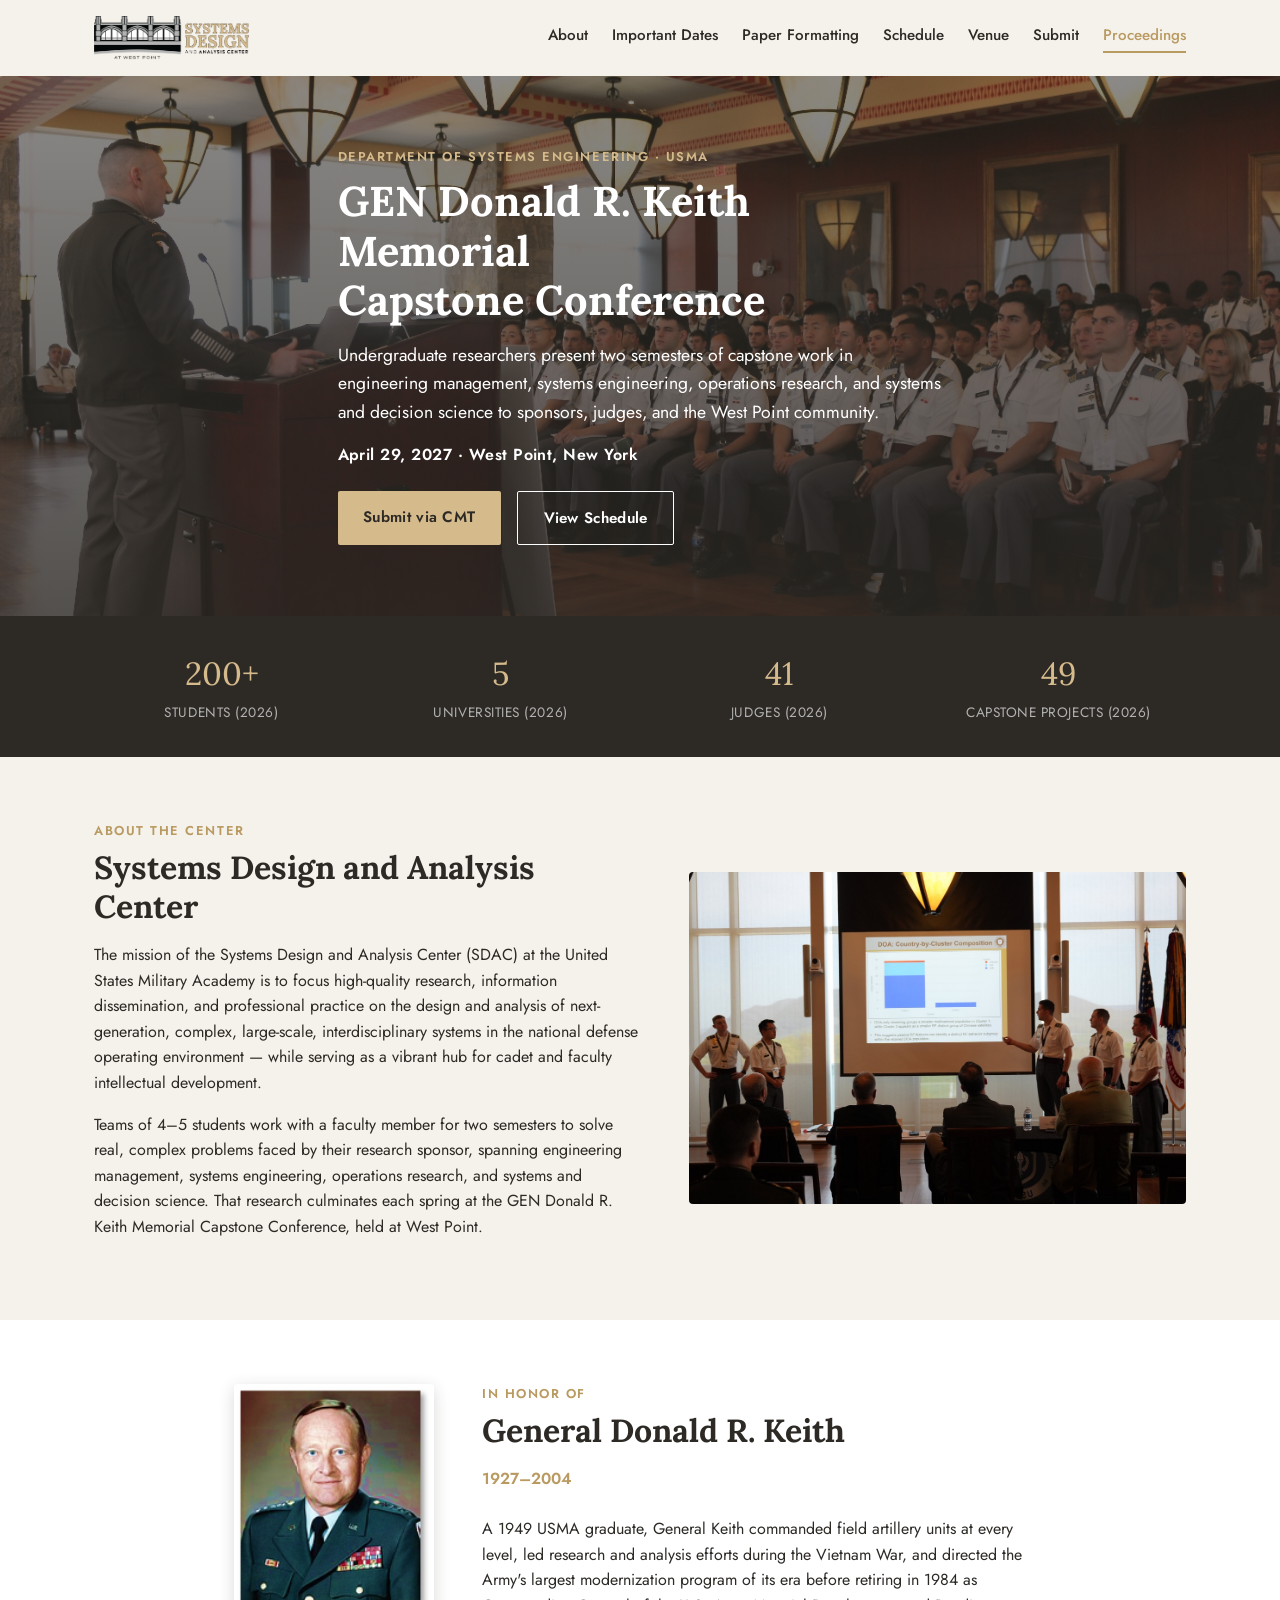
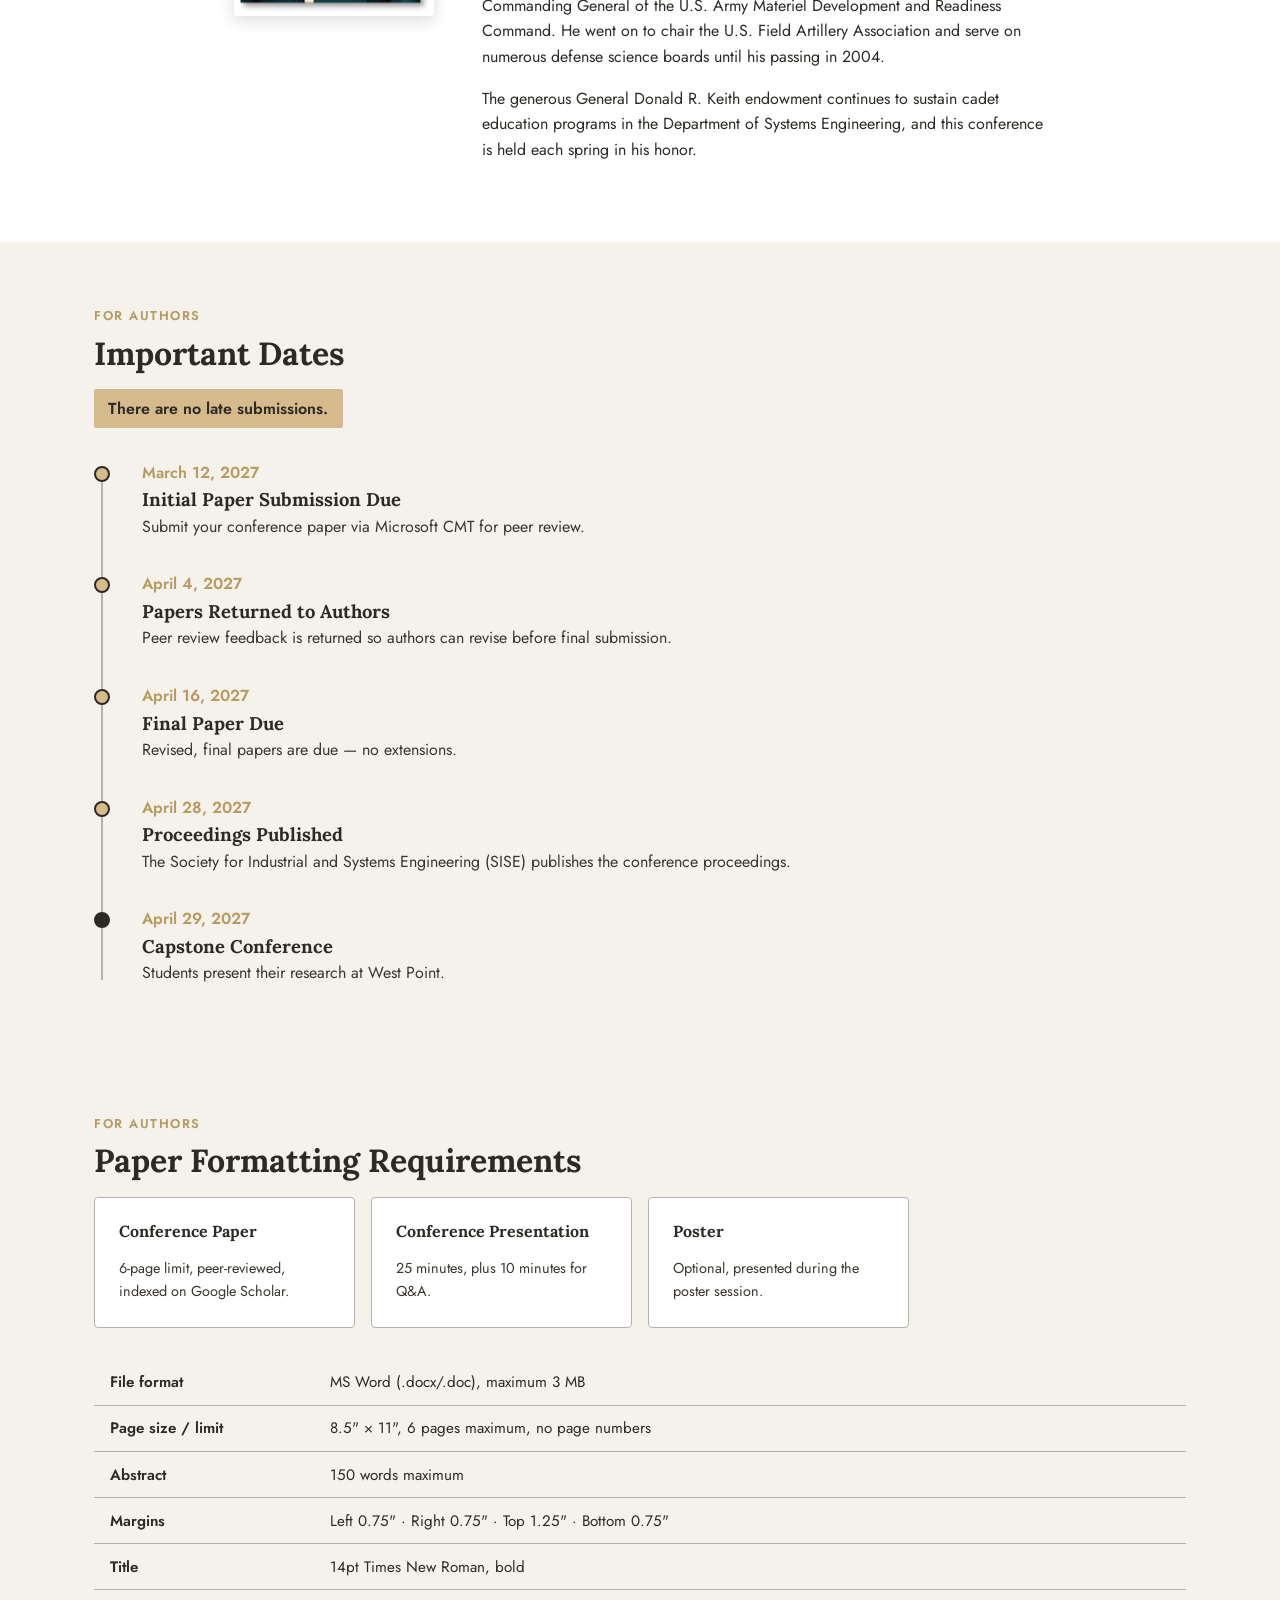
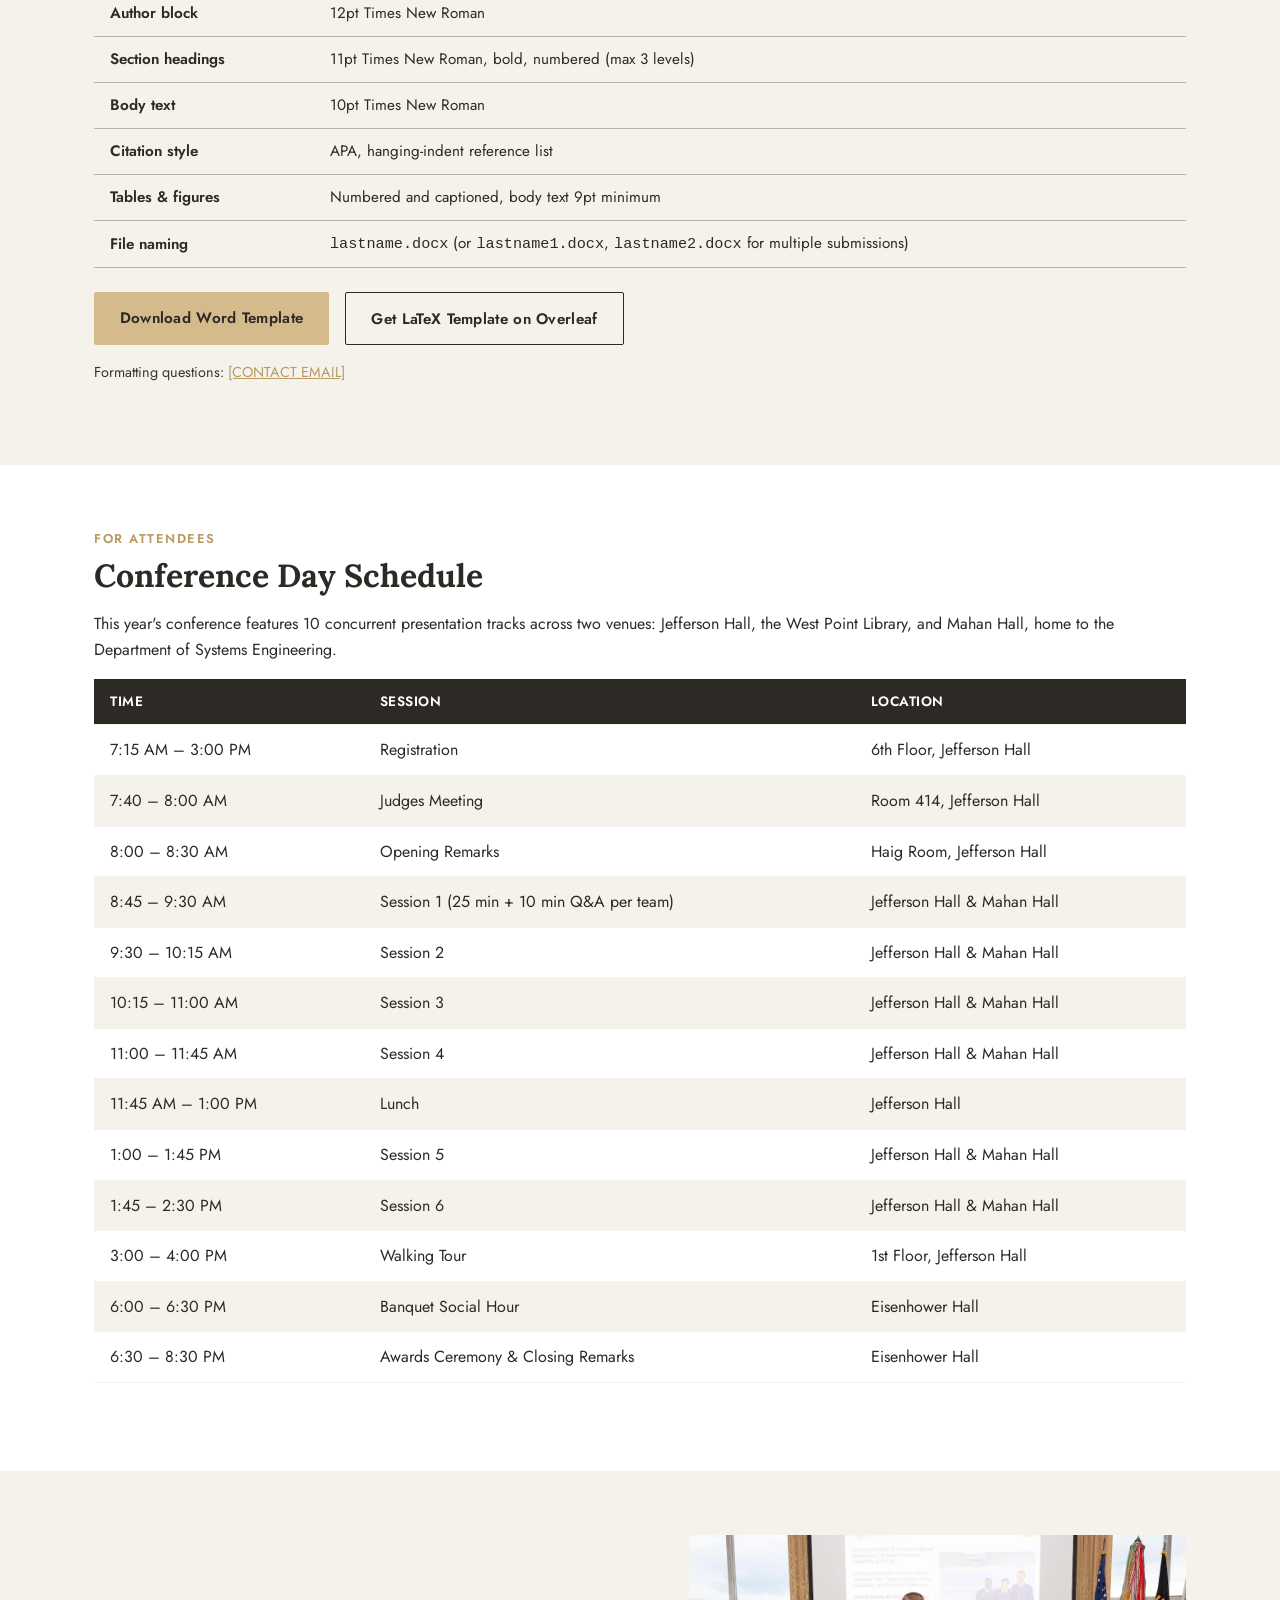
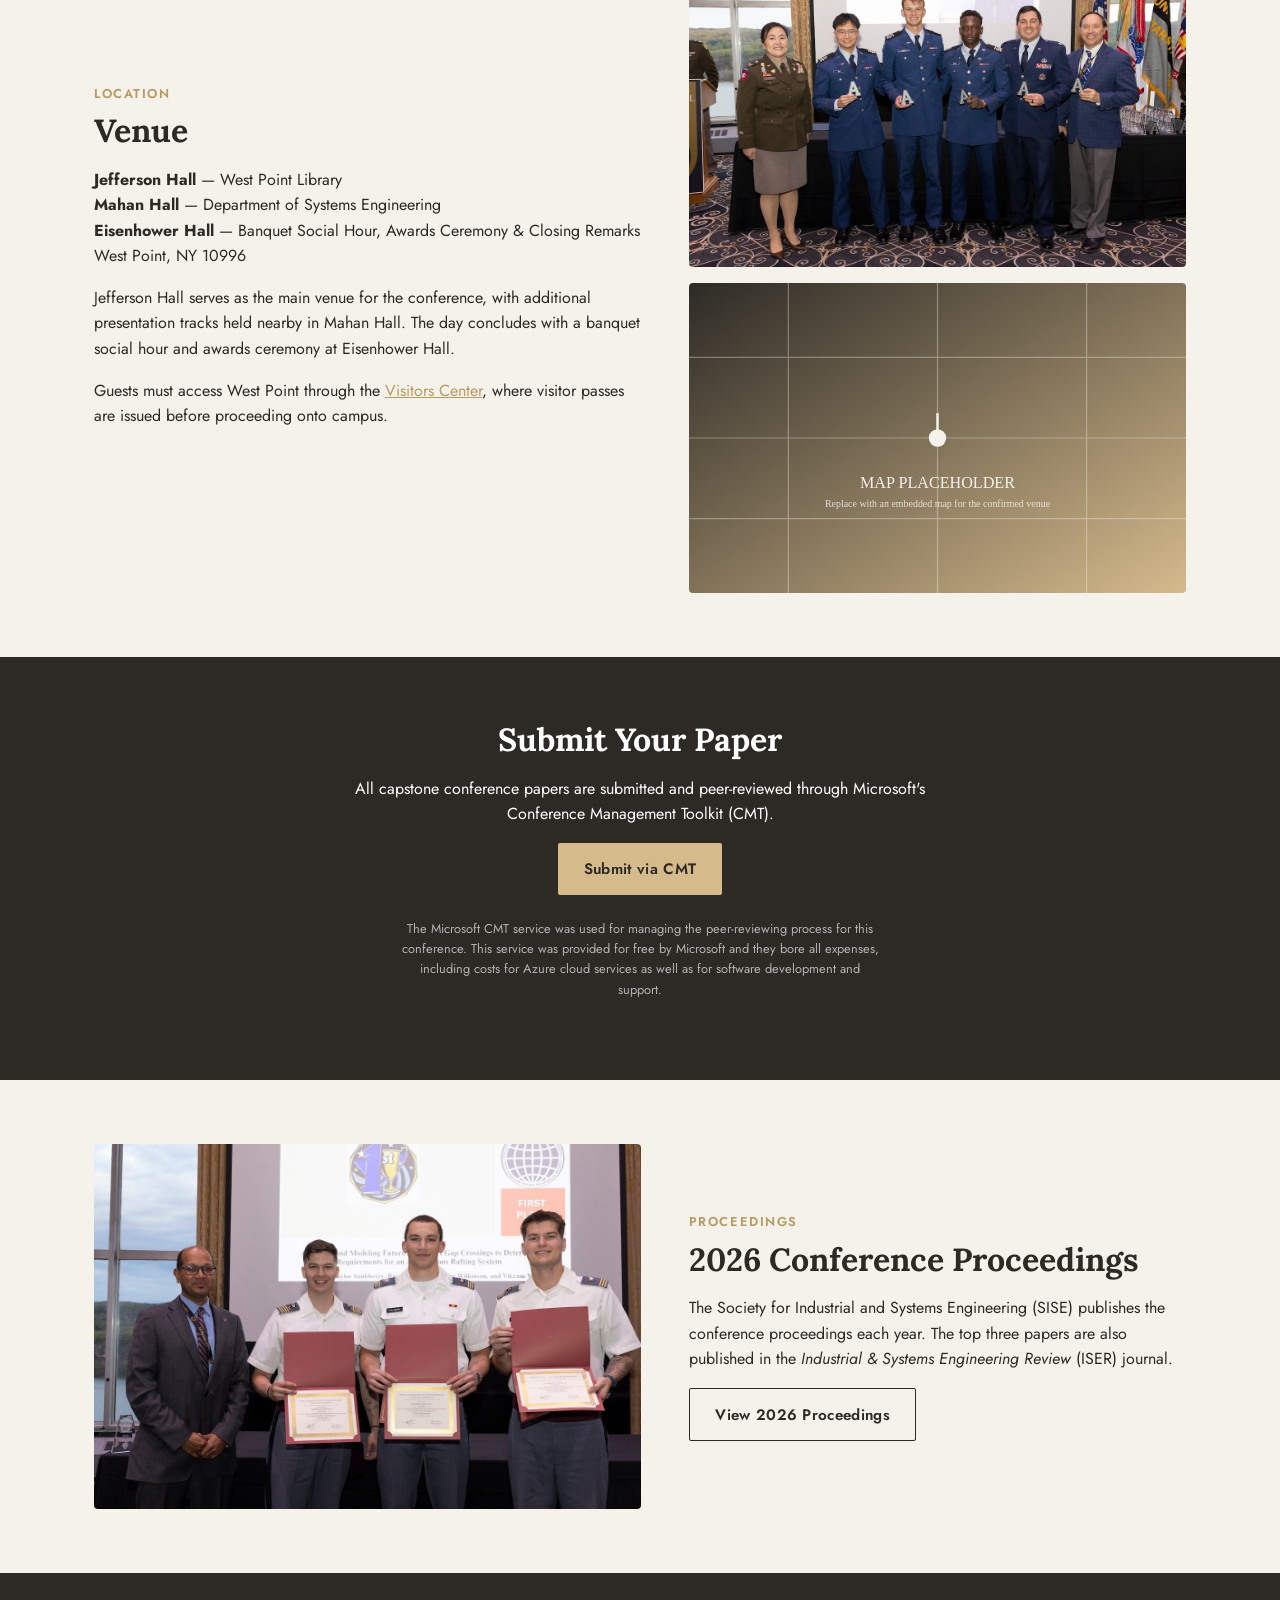
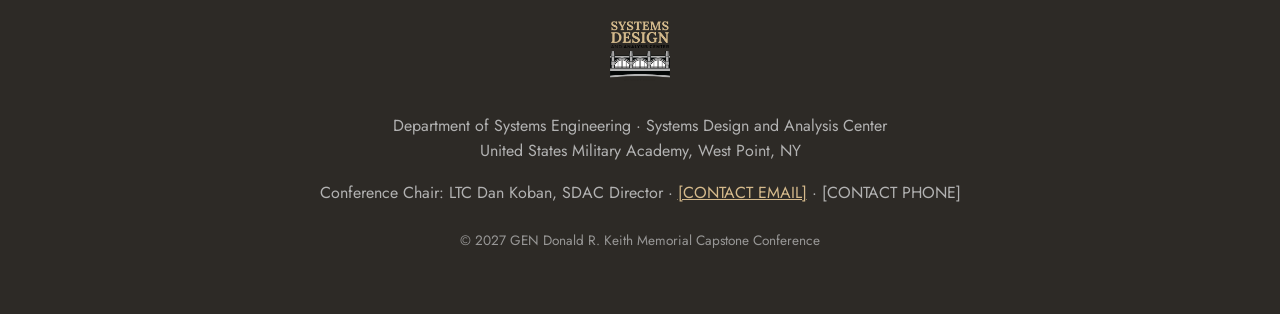
==== index.html @ 6fcf1edf "Add GEN Keith portrait, fix stats, drop technical report, add real Overleaf link and visitor info - " ====
<!DOCTYPE html>
<html lang="en">
<head>
<meta charset="UTF-8">
<meta name="viewport" content="width=device-width, initial-scale=1.0">
<title>GEN Donald R. Keith Memorial Capstone Conference</title>
<meta name="description" content="GEN Donald R. Keith Memorial Capstone Conference — Department of Systems Engineering, United States Military Academy, West Point.">
<link rel="icon" type="image/png" href="images/logo/sdac-icon.png">
<link rel="preconnect" href="https://fonts.googleapis.com">
<link rel="preconnect" href="https://fonts.gstatic.com" crossorigin>
<link href="https://fonts.googleapis.com/css2?family=Lora:wght@500;600;700&family=Jost:wght@400;500;600&display=swap" rel="stylesheet">
<link rel="stylesheet" href="css/styles.css">
</head>
<body>

<header class="site-header" id="top">
  <div class="container header-inner">
    <a class="brand" href="#top">
      <img src="images/logo/sdac-logo-horizontal.png" alt="Systems Design and Analysis Center at West Point">
    </a>
    <button class="nav-toggle" id="navToggle" aria-label="Toggle navigation" aria-expanded="false">
      <span></span><span></span><span></span>
    </button>
    <nav class="site-nav" id="siteNav">
      <a href="#about">About</a>
      <a href="#dates">Important Dates</a>
      <a href="#formatting">Paper Formatting</a>
      <a href="#schedule">Schedule</a>
      <a href="#venue">Venue</a>
      <a href="#submit">Submit</a>
      <a href="#proceedings">Proceedings</a>
    </nav>
  </div>
</header>

<main>

  <section class="hero" id="hero" style="background-image: linear-gradient(180deg, rgba(45,42,38,0.55), rgba(45,42,38,0.82)), url('images/photos/hero.jpg');">
    <!-- PLACEHOLDER-FREE: hero image is a real conference photo (keynote address), no stock/placeholder photo needed -->
    <div class="container hero-inner">
      <p class="eyebrow">Department of Systems Engineering &middot; USMA</p>
      <h1>GEN Donald R. Keith Memorial<br>Capstone Conference</h1>
      <p class="hero-tagline">Undergraduate researchers present two semesters of capstone work in engineering management, systems engineering, operations research, and systems and decision science to sponsors, judges, and the West Point community.</p>
      <p class="hero-date">April 29, 2027 &middot; West Point, New York</p>
      <div class="hero-ctas">
        <!-- Using last year's (AY26) CMT track link for now; update once the AY27 CMT track is created -->
        <a class="btn btn-primary" href="https://cmt3.research.microsoft.com/GDRKMCC2026/Submission/Manage" target="_blank" rel="noopener">Submit via CMT</a>
        <a class="btn btn-secondary" href="#schedule">View Schedule</a>
      </div>
    </div>
  </section>

  <section class="stats-strip">
    <div class="container stats-grid">
      <div class="stat"><span class="stat-num">200+</span><span class="stat-label">Students (2026)</span></div>
      <div class="stat"><span class="stat-num">5</span><span class="stat-label">Universities (2026)</span></div>
      <div class="stat"><span class="stat-num">41</span><span class="stat-label">Judges (2026)</span></div>
      <div class="stat"><span class="stat-num">49</span><span class="stat-label">Capstone Projects (2026)</span></div>
    </div>
  </section>

  <section class="section" id="about">
    <div class="container about-grid">
      <div class="about-text">
        <p class="eyebrow">About the Center</p>
        <h2>Systems Design and Analysis Center</h2>
        <p>The mission of the Systems Design and Analysis Center (SDAC) at the United States Military Academy is to focus high-quality research, information dissemination, and professional practice on the design and analysis of next-generation, complex, large-scale, interdisciplinary systems in the national defense operating environment &mdash; while serving as a vibrant hub for cadet and faculty intellectual development.</p>
        <p>Teams of 4&ndash;5 students work with a faculty member for two semesters to solve real, complex problems faced by their research sponsor, spanning engineering management, systems engineering, operations research, and systems and decision science. That research culminates each spring at the GEN Donald R. Keith Memorial Capstone Conference, held at West Point.</p>
      </div>
      <div class="about-image">
        <img src="images/photos/team-presentation.jpg" alt="Students presenting their capstone research to a panel of sponsors and judges">
      </div>
    </div>
  </section>

  <section class="section section-alt" id="namesake">
    <div class="container namesake-grid">
      <img class="namesake-portrait" src="images/photos/gen-keith-portrait.png" alt="Official portrait of General Donald R. Keith">
      <div class="namesake-text">
        <p class="eyebrow">In Honor Of</p>
        <h2>General Donald R. Keith</h2>
        <p class="namesake-dates">1927&ndash;2004</p>
        <p>A 1949 USMA graduate, General Keith commanded field artillery units at every level, led research and analysis efforts during the Vietnam War, and directed the Army's largest modernization program of its era before retiring in 1984 as Commanding General of the U.S. Army Materiel Development and Readiness Command. He went on to chair the U.S. Field Artillery Association and serve on numerous defense science boards until his passing in 2004.</p>
        <p>The generous General Donald R. Keith endowment continues to sustain cadet education programs in the Department of Systems Engineering, and this conference is held each spring in his honor.</p>
      </div>
    </div>
  </section>

  <section class="section" id="dates">
    <div class="container">
      <p class="eyebrow">For Authors</p>
      <h2>Important Dates</h2>
      <p class="no-late">There are no late submissions.</p>
      <ol class="timeline">
        <li class="timeline-item">
          <span class="timeline-dot"></span>
          <span class="timeline-date">March 12, 2027</span>
          <div class="timeline-content">
            <h3>Initial Paper Submission Due</h3>
            <p>Submit your conference paper via Microsoft CMT for peer review.</p>
          </div>
        </li>
        <li class="timeline-item">
          <span class="timeline-dot"></span>
          <span class="timeline-date">April 4, 2027</span>
          <div class="timeline-content">
            <h3>Papers Returned to Authors</h3>
            <p>Peer review feedback is returned so authors can revise before final submission.</p>
          </div>
        </li>
        <li class="timeline-item">
          <span class="timeline-dot"></span>
          <span class="timeline-date">April 16, 2027</span>
          <div class="timeline-content">
            <h3>Final Paper Due</h3>
            <p>Revised, final papers are due &mdash; no extensions.</p>
          </div>
        </li>
        <li class="timeline-item">
          <span class="timeline-dot"></span>
          <span class="timeline-date">April 28, 2027</span>
          <div class="timeline-content">
            <h3>Proceedings Published</h3>
            <p>The Society for Industrial and Systems Engineering (SISE) publishes the conference proceedings.</p>
          </div>
        </li>
        <li class="timeline-item timeline-item-final">
          <span class="timeline-dot"></span>
          <span class="timeline-date">April 29, 2027</span>
          <div class="timeline-content">
            <h3>Capstone Conference</h3>
            <p>Students present their research at West Point.</p>
          </div>
        </li>
      </ol>
    </div>
  </section>

  <section class="section" id="formatting">
    <div class="container">
      <p class="eyebrow">For Authors</p>
      <h2>Paper Formatting Requirements</h2>

      <div class="submit-cards">
        <div class="submit-card">
          <h3>Conference Paper</h3>
          <p>6-page limit, peer-reviewed, indexed on Google Scholar.</p>
        </div>
        <div class="submit-card">
          <h3>Conference Presentation</h3>
          <p>25 minutes, plus 10 minutes for Q&amp;A.</p>
        </div>
        <div class="submit-card">
          <h3>Poster</h3>
          <p>Optional, presented during the poster session.</p>
        </div>
      </div>

      <div class="spec-table-wrap">
        <table class="spec-table">
          <tbody>
            <tr><th>File format</th><td>MS Word (.docx/.doc), maximum 3 MB</td></tr>
            <tr><th>Page size / limit</th><td>8.5" &times; 11", 6 pages maximum, no page numbers</td></tr>
            <tr><th>Abstract</th><td>150 words maximum</td></tr>
            <tr><th>Margins</th><td>Left 0.75" &middot; Right 0.75" &middot; Top 1.25" &middot; Bottom 0.75"</td></tr>
            <tr><th>Title</th><td>14pt Times New Roman, bold</td></tr>
            <tr><th>Author block</th><td>12pt Times New Roman</td></tr>
            <tr><th>Section headings</th><td>11pt Times New Roman, bold, numbered (max 3 levels)</td></tr>
            <tr><th>Body text</th><td>10pt Times New Roman</td></tr>
            <tr><th>Citation style</th><td>APA, hanging-indent reference list</td></tr>
            <tr><th>Tables &amp; figures</th><td>Numbered and captioned, body text 9pt minimum</td></tr>
            <tr><th>File naming</th><td><code>lastname.docx</code> (or <code>lastname1.docx</code>, <code>lastname2.docx</code> for multiple submissions)</td></tr>
          </tbody>
        </table>
      </div>

      <div class="template-ctas">
        <a class="btn btn-primary" href="files/GDRKMCC-27_Paper_Template.docx" download>Download Word Template</a>
        <a class="btn btn-secondary" href="https://www.overleaf.com/latex/templates/dse-capstone-conference-template/jgtvyxjjdskb" target="_blank" rel="noopener">Get LaTeX Template on Overleaf</a>
      </div>
      <!-- TODO: confirm current point of contact for formatting questions -->
      <p class="template-hint">Formatting questions: <a href="mailto:[CONTACT EMAIL]">[CONTACT EMAIL]</a></p>
    </div>
  </section>

  <section class="section section-alt" id="schedule">
    <div class="container">
      <p class="eyebrow">For Attendees</p>
      <h2>Conference Day Schedule</h2>
      <p>This year's conference features 10 concurrent presentation tracks across two venues: Jefferson Hall, the West Point Library, and Mahan Hall, home to the Department of Systems Engineering.</p>
      <div class="table-wrap">
        <table class="agenda-table">
          <thead>
            <tr><th>Time</th><th>Session</th><th>Location</th></tr>
          </thead>
          <tbody>
            <tr>
              <td data-label="Time">7:15 AM &ndash; 3:00 PM</td><td data-label="Session">Registration</td><td data-label="Location">6th Floor, Jefferson Hall</td>
            </tr>
            <tr>
              <td data-label="Time">7:40 &ndash; 8:00 AM</td><td data-label="Session">Judges Meeting</td><td data-label="Location">Room 414, Jefferson Hall</td>
            </tr>
            <tr>
              <td data-label="Time">8:00 &ndash; 8:30 AM</td><td data-label="Session">Opening Remarks</td><td data-label="Location">Haig Room, Jefferson Hall</td>
            </tr>
            <tr>
              <td data-label="Time">8:45 &ndash; 9:30 AM</td><td data-label="Session">Session 1 (25 min + 10 min Q&amp;A per team)</td><td data-label="Location">Jefferson Hall &amp; Mahan Hall</td>
            </tr>
            <tr>
              <td data-label="Time">9:30 &ndash; 10:15 AM</td><td data-label="Session">Session 2</td><td data-label="Location">Jefferson Hall &amp; Mahan Hall</td>
            </tr>
            <tr>
              <td data-label="Time">10:15 &ndash; 11:00 AM</td><td data-label="Session">Session 3</td><td data-label="Location">Jefferson Hall &amp; Mahan Hall</td>
            </tr>
            <tr>
              <td data-label="Time">11:00 &ndash; 11:45 AM</td><td data-label="Session">Session 4</td><td data-label="Location">Jefferson Hall &amp; Mahan Hall</td>
            </tr>
            <tr>
              <td data-label="Time">11:45 AM &ndash; 1:00 PM</td><td data-label="Session">Lunch</td><td data-label="Location">Jefferson Hall</td>
            </tr>
            <tr>
              <td data-label="Time">1:00 &ndash; 1:45 PM</td><td data-label="Session">Session 5</td><td data-label="Location">Jefferson Hall &amp; Mahan Hall</td>
            </tr>
            <tr>
              <td data-label="Time">1:45 &ndash; 2:30 PM</td><td data-label="Session">Session 6</td><td data-label="Location">Jefferson Hall &amp; Mahan Hall</td>
            </tr>
            <tr>
              <td data-label="Time">3:00 &ndash; 4:00 PM</td><td data-label="Session">Walking Tour</td><td data-label="Location">1st Floor, Jefferson Hall</td>
            </tr>
            <tr>
              <td data-label="Time">6:00 &ndash; 6:30 PM</td><td data-label="Session">Banquet Social Hour</td><td data-label="Location">Eisenhower Hall</td>
            </tr>
            <tr>
              <td data-label="Time">6:30 &ndash; 8:30 PM</td><td data-label="Session">Awards Ceremony &amp; Closing Remarks</td><td data-label="Location">Eisenhower Hall</td>
            </tr>
          </tbody>
        </table>
      </div>
    </div>
  </section>

  <section class="section" id="venue">
    <div class="container venue-grid">
      <div class="venue-text">
        <p class="eyebrow">Location</p>
        <h2>Venue</h2>
        <p><strong>Jefferson Hall</strong> &mdash; West Point Library<br>
        <strong>Mahan Hall</strong> &mdash; Department of Systems Engineering<br>
        <strong>Eisenhower Hall</strong> &mdash; Banquet Social Hour, Awards Ceremony &amp; Closing Remarks<br>
        West Point, NY 10996</p>
        <p>Jefferson Hall serves as the main venue for the conference, with additional presentation tracks held nearby in Mahan Hall. The day concludes with a banquet social hour and awards ceremony at Eisenhower Hall.</p>
        <p>Guests must access West Point through the <a href="https://www.westpoint.edu/gateway-for-visitors/visitors-center" target="_blank" rel="noopener">Visitors Center</a>, where visitor passes are issued before proceeding onto campus.</p>
      </div>
      <div class="venue-media">
        <img src="images/photos/venue.jpg" alt="Awards ceremony at the conference venue">
        <!-- TODO: embed a real map for the confirmed venue -->
        <img class="venue-map" src="images/placeholders/map-placeholder.svg" alt="Map placeholder">
      </div>
    </div>
  </section>

  <section class="section section-alt cta-section" id="submit">
    <div class="container cta-inner">
      <h2>Submit Your Paper</h2>
      <p>All capstone conference papers are submitted and peer-reviewed through Microsoft's Conference Management Toolkit (CMT).</p>
      <!-- Using last year's (AY26) CMT track link for now; update once the AY27 CMT track is created -->
      <a class="btn btn-primary" href="https://cmt3.research.microsoft.com/GDRKMCC2026/Submission/Manage" target="_blank" rel="noopener">Submit via CMT</a>
      <p class="cmt-attribution">The Microsoft CMT service was used for managing the peer-reviewing process for this conference. This service was provided for free by Microsoft and they bore all expenses, including costs for Azure cloud services as well as for software development and support.</p>
    </div>
  </section>

  <section class="section" id="proceedings">
    <div class="container proceedings-grid">
      <div class="proceedings-media">
        <img src="images/photos/awards.jpg" alt="Cadets receiving a first-place award at the capstone conference">
      </div>
      <div class="proceedings-text">
        <p class="eyebrow">Proceedings</p>
        <h2>2026 Conference Proceedings</h2>
        <p>The Society for Industrial and Systems Engineering (SISE) publishes the conference proceedings each year. The top three papers are also published in the <em>Industrial &amp; Systems Engineering Review</em> (ISER) journal.</p>
        <a class="btn btn-secondary" href="https://www.ieworldconference.org/content/WP2026/index.html" target="_blank" rel="noopener">View 2026 Proceedings</a>
      </div>
    </div>
  </section>

</main>

<footer class="site-footer">
  <div class="container footer-inner">
    <img class="footer-logo" src="images/logo/sdac-logo-nobox.png" alt="Systems Design and Analysis Center at West Point">
    <p>Department of Systems Engineering &middot; Systems Design and Analysis Center<br>United States Military Academy, West Point, NY</p>
    <!-- TODO: confirm public contact email/phone for LTC Koban -->
    <p>Conference Chair: LTC Dan Koban, SDAC Director &middot; <a href="mailto:[CONTACT EMAIL]">[CONTACT EMAIL]</a> &middot; [CONTACT PHONE]</p>
    <p class="footer-year">&copy; 2027 GEN Donald R. Keith Memorial Capstone Conference</p>
  </div>
</footer>

<script src="js/main.js"></script>
</body>
</html>
---- css/styles.css ----
/* GEN Donald R. Keith Memorial Capstone Conference
   Palette and type sourced from the SDAC branding guide.
   Body/accent typeface (Jost) substitutes for the guide's licensed
   Termina/Brandon Grotesque, which aren't freely embeddable on the web. */

:root {
  --gold: #D5BA8C;
  --gold-dark: #B99A61;
  --gray: #B2B2B2;
  --black: #2D2A26;
  --charcoal: #3A362F;
  --bg: #F5F2EC;
  --white: #FFFFFF;

  --font-heading: 'Lora', Georgia, serif;
  --font-body: 'Jost', 'Segoe UI', system-ui, sans-serif;

  --space-1: 0.5rem;
  --space-2: 1rem;
  --space-3: 1.5rem;
  --space-4: 2rem;
  --space-6: 3rem;
  --space-8: 4rem;

  --max-width: 1140px;
}

* { box-sizing: border-box; }

html { scroll-behavior: smooth; }

body {
  margin: 0;
  font-family: var(--font-body);
  color: var(--black);
  background: var(--bg);
  line-height: 1.6;
}

h1, h2, h3 {
  font-family: var(--font-heading);
  color: var(--black);
  line-height: 1.2;
  margin: 0 0 var(--space-2);
}

h2 { font-size: 2rem; }
h3 { font-size: 1.15rem; }

p { margin: 0 0 var(--space-2); }

a { color: var(--gold-dark); }

.container {
  max-width: var(--max-width);
  margin: 0 auto;
  padding: 0 var(--space-3);
}

.eyebrow {
  font-family: var(--font-body);
  font-weight: 600;
  letter-spacing: 0.12em;
  text-transform: uppercase;
  font-size: 0.8rem;
  color: var(--gold-dark);
  margin-bottom: var(--space-1);
}

/* ---- Header / Nav ---- */

.site-header {
  position: sticky;
  top: 0;
  z-index: 100;
  background: rgba(245, 242, 236, 0.9);
  backdrop-filter: blur(6px);
  transition: box-shadow 0.2s ease, background 0.2s ease;
}

.site-header.scrolled {
  background: var(--bg);
  box-shadow: 0 2px 12px rgba(45, 42, 38, 0.12);
}

.header-inner {
  display: flex;
  align-items: center;
  justify-content: space-between;
  padding-top: var(--space-2);
  padding-bottom: var(--space-2);
}

.brand img {
  height: 44px;
  display: block;
}

.site-nav {
  display: flex;
  gap: var(--space-3);
}

.site-nav a {
  color: var(--black);
  text-decoration: none;
  font-weight: 500;
  font-size: 0.95rem;
  padding-bottom: 4px;
  border-bottom: 2px solid transparent;
}

.site-nav a:hover,
.site-nav a.active {
  border-bottom-color: var(--gold-dark);
  color: var(--gold-dark);
}

.nav-toggle {
  display: none;
  flex-direction: column;
  gap: 5px;
  background: none;
  border: none;
  cursor: pointer;
  padding: var(--space-1);
}

.nav-toggle span {
  width: 24px;
  height: 2px;
  background: var(--black);
  display: block;
}

/* ---- Hero ---- */

.hero {
  background-size: cover;
  background-position: center;
  color: var(--white);
  padding: var(--space-8) 0;
  min-height: 60vh;
  display: flex;
  align-items: center;
}

.hero h1 {
  color: var(--white);
  font-size: 2.6rem;
  max-width: 20ch;
}

.hero .eyebrow { color: var(--gold); }

.hero-tagline {
  font-size: 1.1rem;
  max-width: 55ch;
}

.hero-date {
  font-weight: 600;
  letter-spacing: 0.03em;
}

.hero-ctas {
  display: flex;
  gap: var(--space-2);
  margin-top: var(--space-3);
  flex-wrap: wrap;
}

/* ---- Buttons ---- */

.btn {
  display: inline-block;
  padding: 0.85rem 1.6rem;
  border-radius: 2px;
  font-weight: 600;
  text-decoration: none;
  font-size: 0.95rem;
  letter-spacing: 0.02em;
  transition: transform 0.15s ease, background 0.15s ease;
}

.btn-primary {
  background: var(--gold);
  color: var(--black);
}

.btn-primary:hover { background: var(--gold-dark); }

.btn-secondary {
  background: transparent;
  color: var(--white);
  border: 1px solid var(--white);
}

.btn-secondary:hover {
  background: rgba(255, 255, 255, 0.12);
}

.section .btn-secondary {
  color: var(--black);
  border-color: var(--black);
}

.section .btn-secondary:hover {
  background: rgba(45, 42, 38, 0.06);
}

/* ---- Stats strip ---- */

.stats-strip {
  background: var(--black);
  color: var(--white);
  padding: var(--space-4) 0;
}

.stats-grid {
  display: grid;
  grid-template-columns: repeat(4, 1fr);
  gap: var(--space-3);
  text-align: center;
}

.stat-num {
  display: block;
  font-family: var(--font-heading);
  font-size: 2rem;
  color: var(--gold);
}

.stat-label {
  font-size: 0.85rem;
  color: var(--gray);
  letter-spacing: 0.04em;
  text-transform: uppercase;
}

/* ---- Sections ---- */

.section {
  padding: var(--space-8) 0;
}

.section-alt {
  background: var(--white);
}

.about-grid,
.venue-grid,
.proceedings-grid {
  display: grid;
  grid-template-columns: 1.1fr 1fr;
  gap: var(--space-6);
  align-items: center;
}

.about-image img,
.venue-media img,
.proceedings-media img {
  width: 100%;
  border-radius: 4px;
  display: block;
}

.venue-media {
  display: grid;
  gap: var(--space-2);
}

/* ---- Namesake ---- */

.namesake-grid {
  display: grid;
  grid-template-columns: 200px 1fr;
  gap: var(--space-6);
  align-items: start;
  max-width: 860px;
}

.namesake-portrait {
  width: 100%;
  border-radius: 4px;
  border: 3px solid var(--white);
  box-shadow: 0 4px 16px rgba(45, 42, 38, 0.18);
}

.namesake-dates {
  font-weight: 600;
  color: var(--gold-dark);
  margin-bottom: var(--space-3);
}

/* ---- Timeline ---- */

.no-late {
  display: inline-block;
  font-weight: 600;
  background: var(--gold);
  color: var(--black);
  padding: 0.4rem 0.9rem;
  border-radius: 2px;
  margin-bottom: var(--space-4);
}

.timeline {
  list-style: none;
  margin: 0;
  padding: 0;
  position: relative;
}

.timeline::before {
  content: '';
  position: absolute;
  left: 7px;
  top: 6px;
  bottom: 6px;
  width: 2px;
  background: var(--gray);
}

.timeline-item {
  position: relative;
  padding-left: var(--space-6);
  padding-bottom: var(--space-4);
}

.timeline-item:last-child { padding-bottom: 0; }

.timeline-dot {
  position: absolute;
  left: 0;
  top: 6px;
  width: 16px;
  height: 16px;
  border-radius: 50%;
  background: var(--gold);
  border: 2px solid var(--black);
}

.timeline-item-final .timeline-dot {
  background: var(--black);
}

.timeline-date {
  display: block;
  font-weight: 600;
  color: var(--gold-dark);
  margin-bottom: 0.2rem;
}

.timeline-content h3 { margin-bottom: 0.2rem; }
.timeline-content p { margin-bottom: 0; color: var(--charcoal); }

/* ---- Submit cards ---- */

.submit-cards {
  display: grid;
  grid-template-columns: repeat(4, 1fr);
  gap: var(--space-2);
  margin-bottom: var(--space-4);
}

.submit-card {
  background: var(--white);
  border: 1px solid var(--gray);
  border-radius: 4px;
  padding: var(--space-3);
}

.submit-card h3 { font-size: 1rem; }
.submit-card p { font-size: 0.9rem; margin-bottom: 0; color: var(--charcoal); }

.section-alt .submit-card { background: var(--bg); }

/* ---- Spec table ---- */

.spec-table-wrap,
.table-wrap {
  overflow-x: auto;
  margin-bottom: var(--space-3);
}

.spec-table {
  width: 100%;
  border-collapse: collapse;
}

.spec-table th,
.spec-table td {
  text-align: left;
  padding: 0.65rem var(--space-2);
  border-bottom: 1px solid var(--gray);
  font-size: 0.95rem;
}

.spec-table th {
  width: 220px;
  font-weight: 600;
  color: var(--black);
}

.template-ctas {
  display: flex;
  gap: var(--space-2);
  flex-wrap: wrap;
  margin-bottom: var(--space-2);
}

.template-hint {
  font-size: 0.9rem;
  color: var(--charcoal);
}

/* ---- Agenda table ---- */

.agenda-table {
  width: 100%;
  border-collapse: collapse;
  background: var(--white);
}

.agenda-table th,
.agenda-table td {
  text-align: left;
  padding: 0.75rem var(--space-2);
  border-bottom: 1px solid var(--bg);
}

.agenda-table th {
  background: var(--black);
  color: var(--white);
  font-weight: 600;
  font-size: 0.85rem;
  text-transform: uppercase;
  letter-spacing: 0.04em;
}

.agenda-table tr:nth-child(even) td {
  background: var(--bg);
}

/* ---- CTA section ---- */

.cta-section { background: var(--black); color: var(--white); }
.cta-inner { max-width: 640px; text-align: center; margin: 0 auto; }
.cta-inner h2 { color: var(--white); }

.cmt-attribution {
  margin-top: var(--space-3);
  font-size: 0.8rem;
  color: var(--gray);
  max-width: 60ch;
  margin-left: auto;
  margin-right: auto;
}

/* ---- Footer ---- */

.site-footer {
  background: var(--black);
  color: var(--gray);
  padding: var(--space-6) 0;
  text-align: center;
}

.footer-logo {
  height: 60px;
  margin-bottom: var(--space-3);
}

.site-footer a { color: var(--gold); }

.footer-year {
  margin-top: var(--space-3);
  font-size: 0.85rem;
  opacity: 0.8;
}

/* ---- Responsive ---- */

@media (max-width: 1023px) {
  .about-grid,
  .venue-grid,
  .proceedings-grid {
    grid-template-columns: 1fr;
  }

  .namesake-grid {
    grid-template-columns: 1fr;
  }

  .namesake-portrait {
    width: 140px;
  }

  .submit-cards {
    grid-template-columns: repeat(2, 1fr);
  }
}

@media (max-width: 767px) {
  .nav-toggle { display: flex; }

  .site-nav {
    display: none;
    position: absolute;
    top: 100%;
    left: 0;
    right: 0;
    background: var(--bg);
    flex-direction: column;
    padding: var(--space-2) var(--space-3);
    box-shadow: 0 8px 12px rgba(45, 42, 38, 0.1);
  }

  .site-nav.open { display: flex; }

  .hero h1 { font-size: 1.9rem; }

  .stats-grid { grid-template-columns: repeat(2, 1fr); }

  .submit-cards { grid-template-columns: 1fr; }

  .spec-table th { width: 150px; }

  /* Agenda table collapses to stacked cards */
  .agenda-table thead { display: none; }

  .agenda-table tr {
    display: block;
    margin-bottom: var(--space-2);
    border: 1px solid var(--gray);
    border-radius: 4px;
  }

  .agenda-table td {
    display: flex;
    justify-content: space-between;
    gap: var(--space-2);
    border-bottom: 1px solid var(--bg);
  }

  .agenda-table td::before {
    content: attr(data-label);
    font-weight: 600;
    color: var(--charcoal);
  }
}
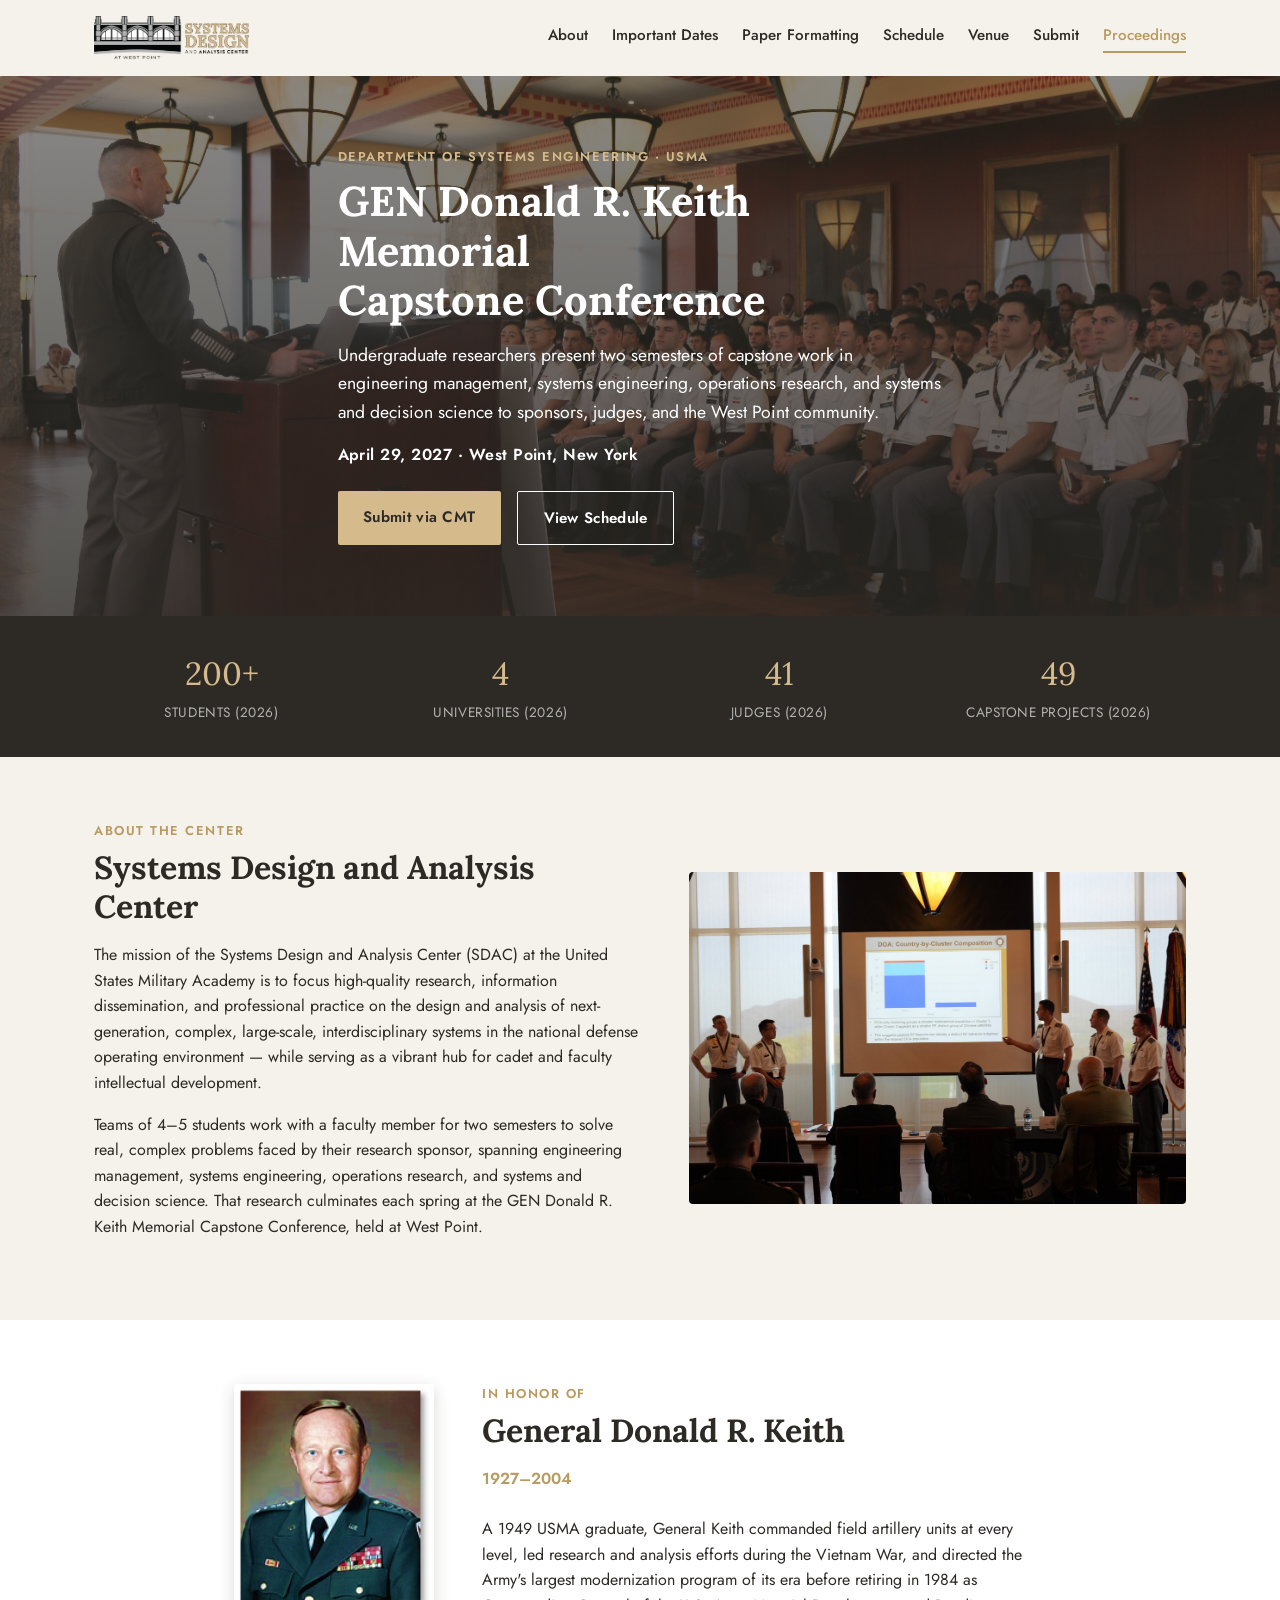
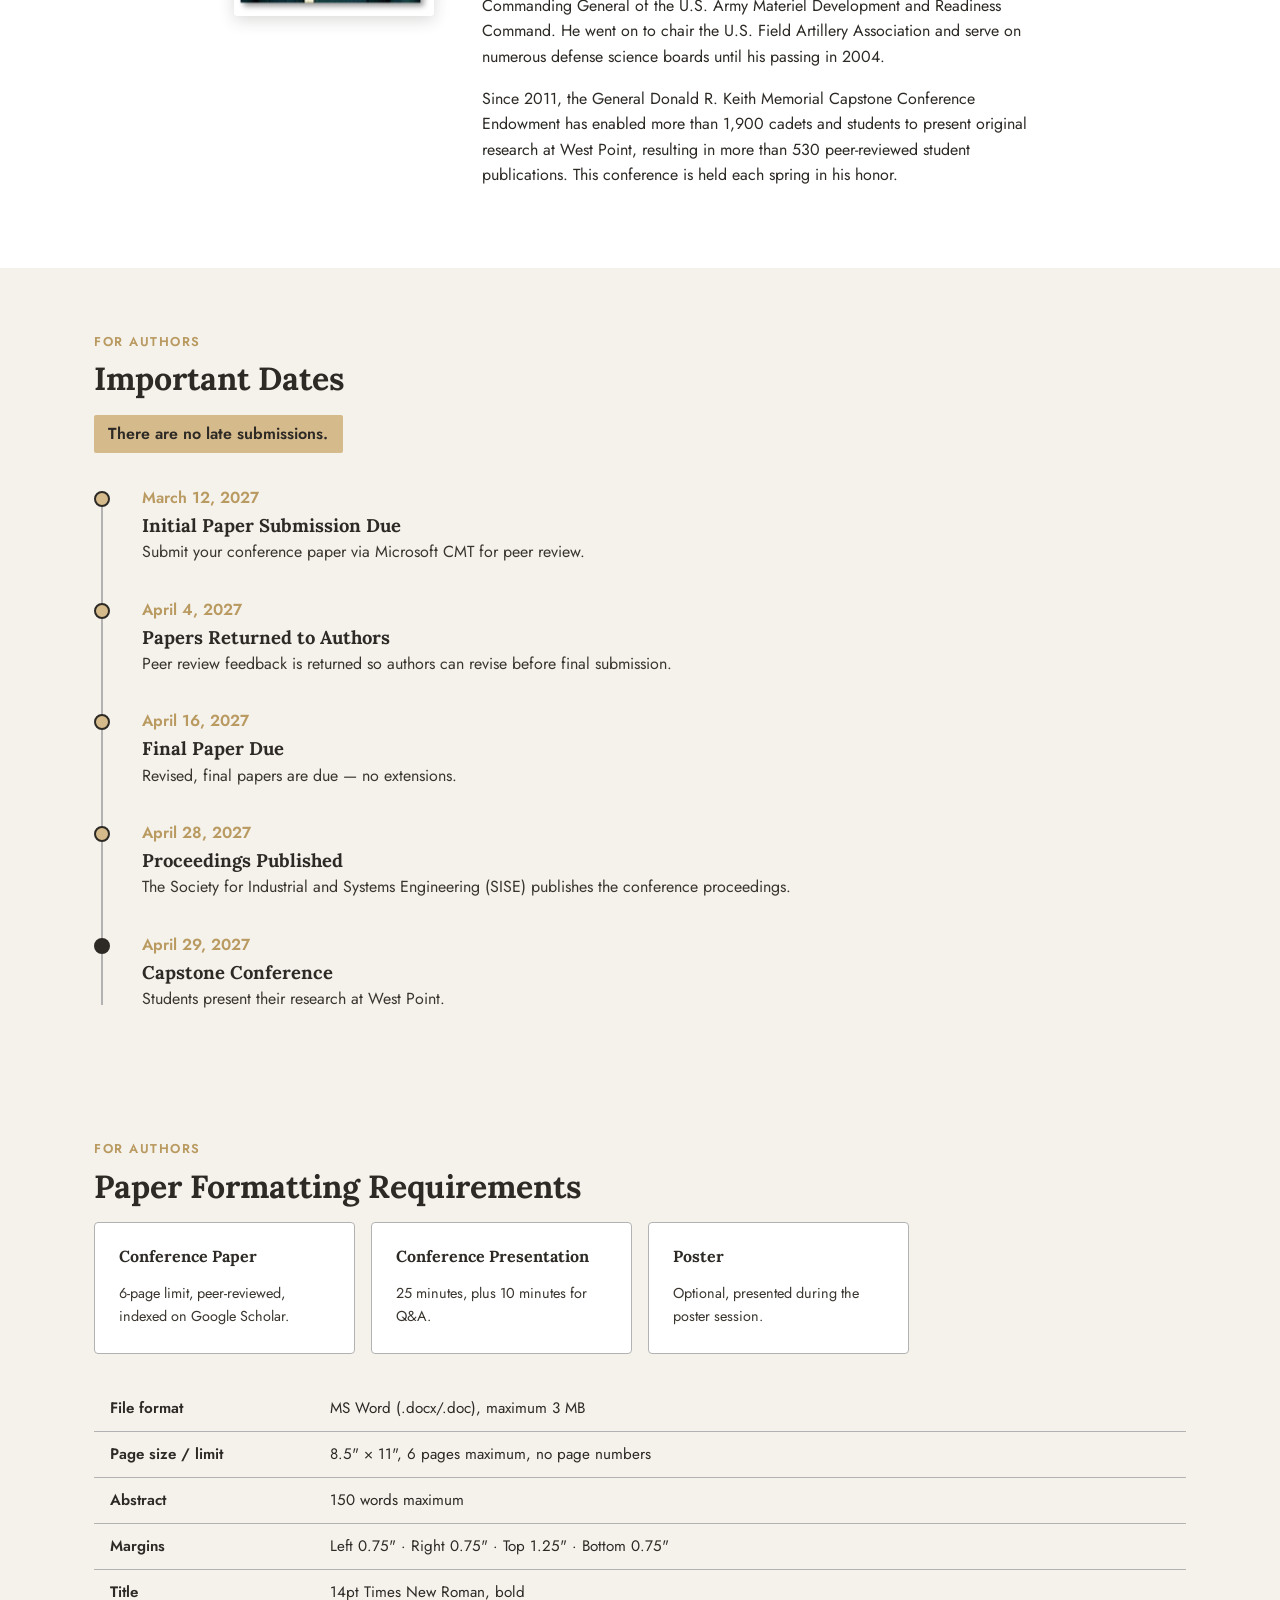
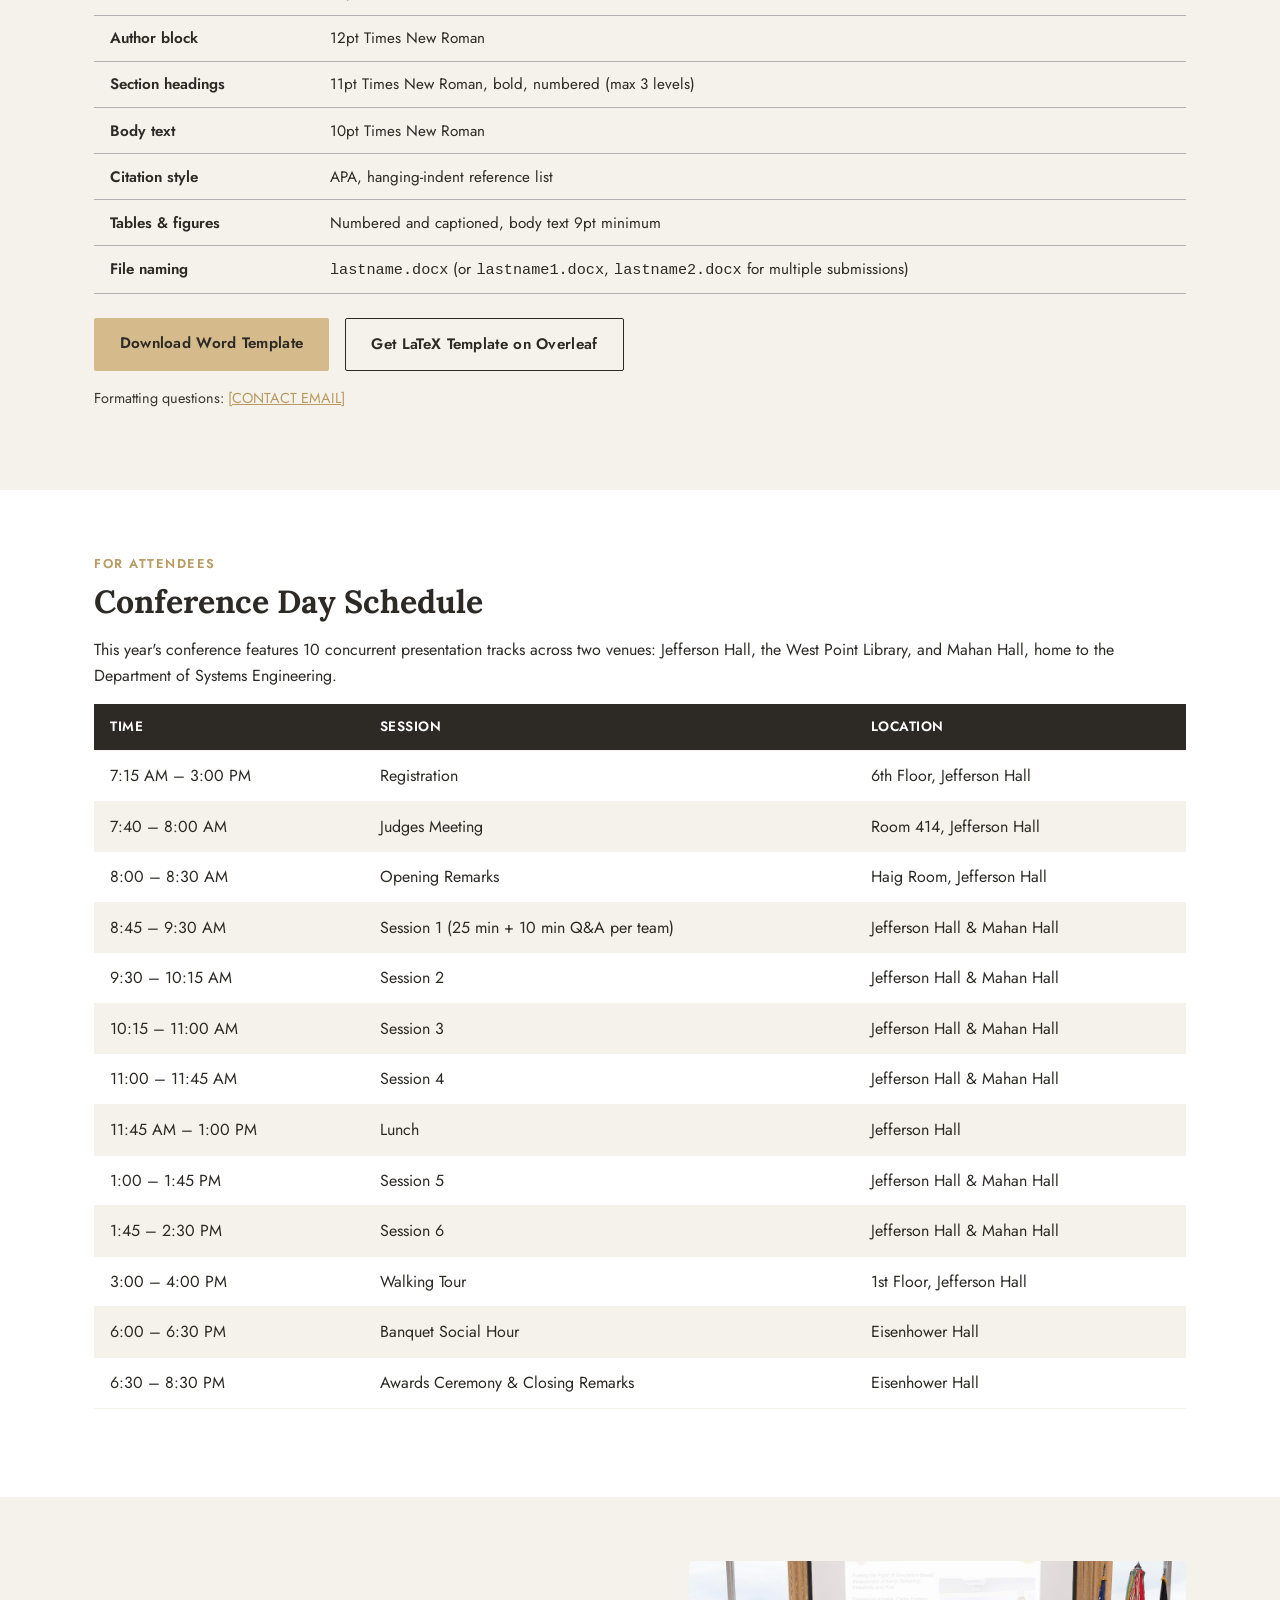
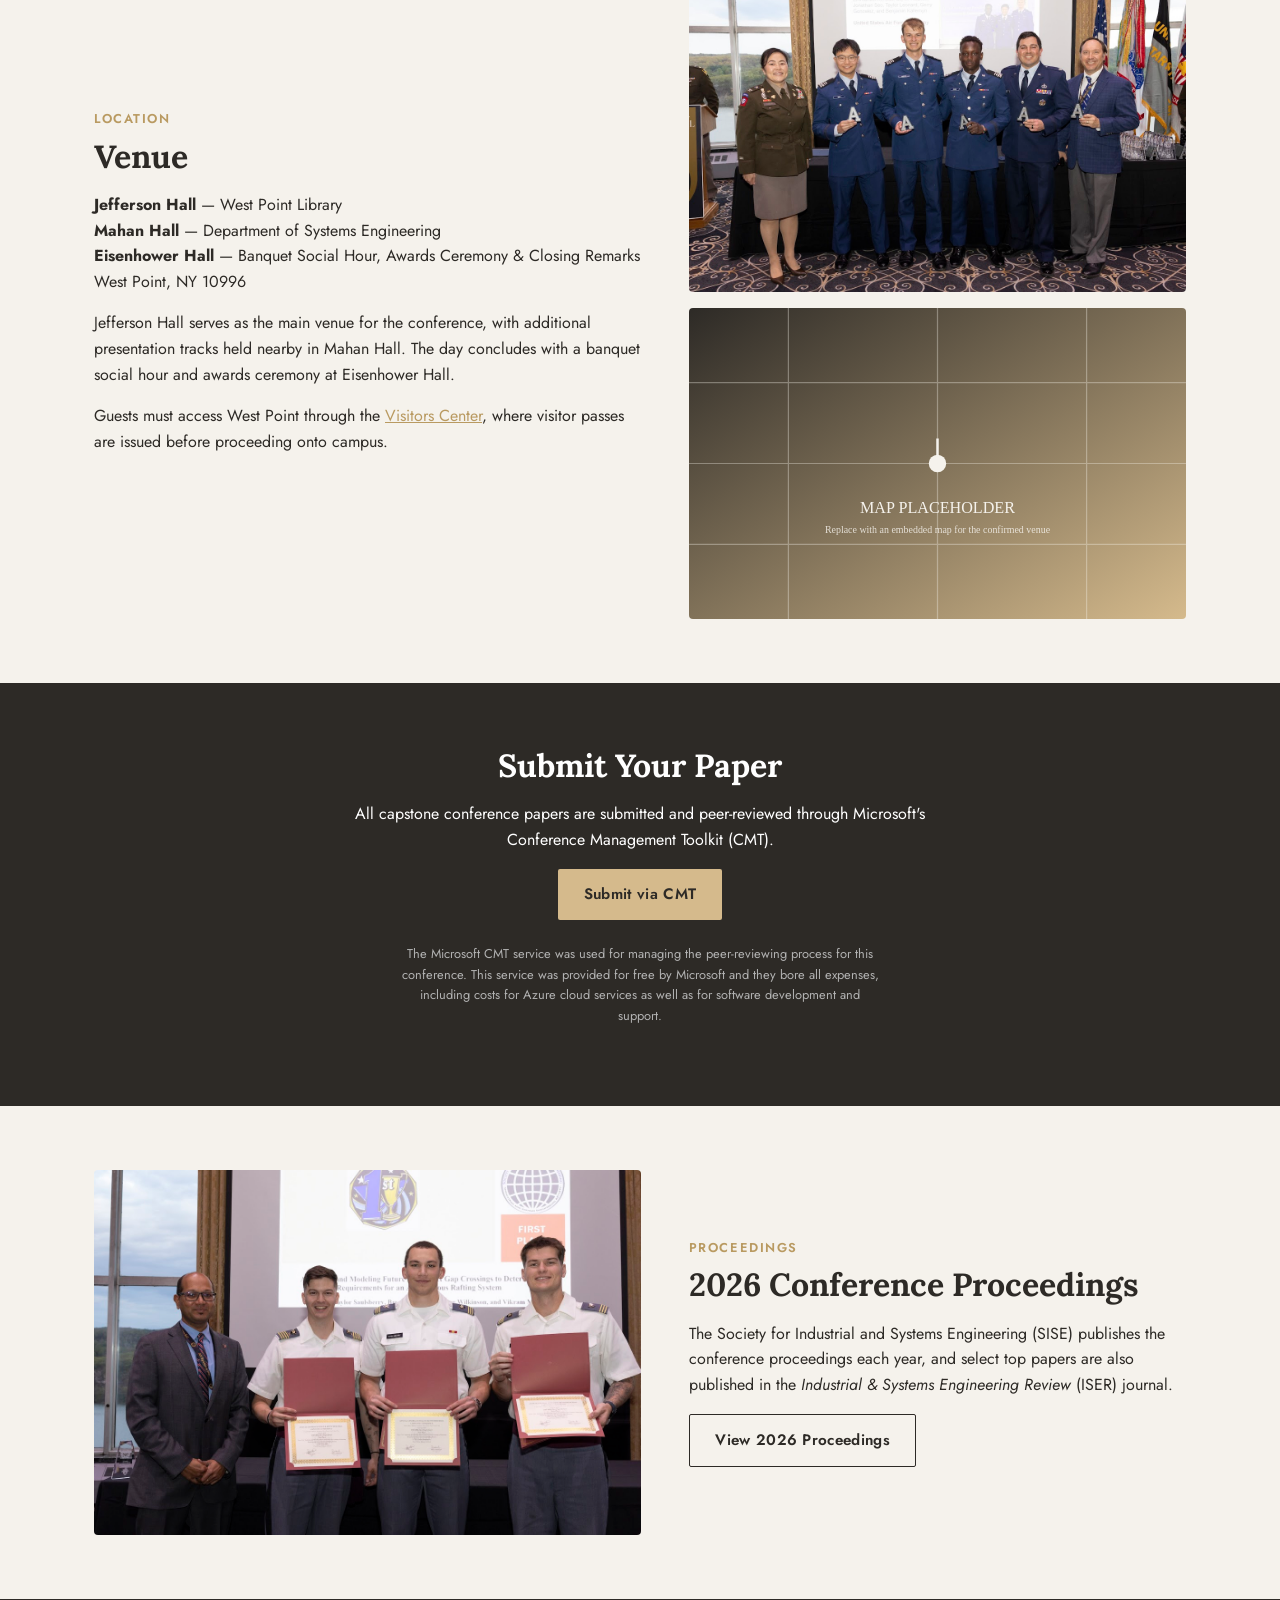
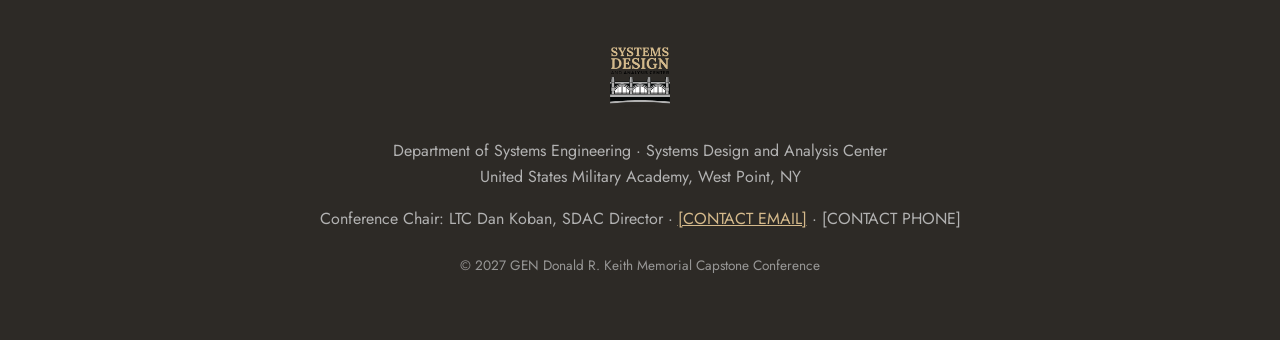
==== commit 20fbc2da: "Correct university count, soften ISER paper claim, add endowment history Fixed "5 Universities" to t" ====
--- a/index.html
+++ b/index.html
@@ -53,7 +53,7 @@
   <section class="stats-strip">
     <div class="container stats-grid">
       <div class="stat"><span class="stat-num">200+</span><span class="stat-label">Students (2026)</span></div>
-      <div class="stat"><span class="stat-num">5</span><span class="stat-label">Universities (2026)</span></div>
+      <div class="stat"><span class="stat-num">4</span><span class="stat-label">Universities (2026)</span></div>
       <div class="stat"><span class="stat-num">41</span><span class="stat-label">Judges (2026)</span></div>
       <div class="stat"><span class="stat-num">49</span><span class="stat-label">Capstone Projects (2026)</span></div>
     </div>
@@ -81,7 +81,7 @@
         <h2>General Donald R. Keith</h2>
         <p class="namesake-dates">1927&ndash;2004</p>
         <p>A 1949 USMA graduate, General Keith commanded field artillery units at every level, led research and analysis efforts during the Vietnam War, and directed the Army's largest modernization program of its era before retiring in 1984 as Commanding General of the U.S. Army Materiel Development and Readiness Command. He went on to chair the U.S. Field Artillery Association and serve on numerous defense science boards until his passing in 2004.</p>
-        <p>The generous General Donald R. Keith endowment continues to sustain cadet education programs in the Department of Systems Engineering, and this conference is held each spring in his honor.</p>
+        <p>Since 2011, the General Donald R. Keith Memorial Capstone Conference Endowment has enabled more than 1,900 cadets and students to present original research at West Point, resulting in more than 530 peer-reviewed student publications. This conference is held each spring in his honor.</p>
       </div>
     </div>
   </section>
@@ -277,7 +277,7 @@
       <div class="proceedings-text">
         <p class="eyebrow">Proceedings</p>
         <h2>2026 Conference Proceedings</h2>
-        <p>The Society for Industrial and Systems Engineering (SISE) publishes the conference proceedings each year. The top three papers are also published in the <em>Industrial &amp; Systems Engineering Review</em> (ISER) journal.</p>
+        <p>The Society for Industrial and Systems Engineering (SISE) publishes the conference proceedings each year, and select top papers are also published in the <em>Industrial &amp; Systems Engineering Review</em> (ISER) journal.</p>
         <a class="btn btn-secondary" href="https://www.ieworldconference.org/content/WP2026/index.html" target="_blank" rel="noopener">View 2026 Proceedings</a>
       </div>
     </div>
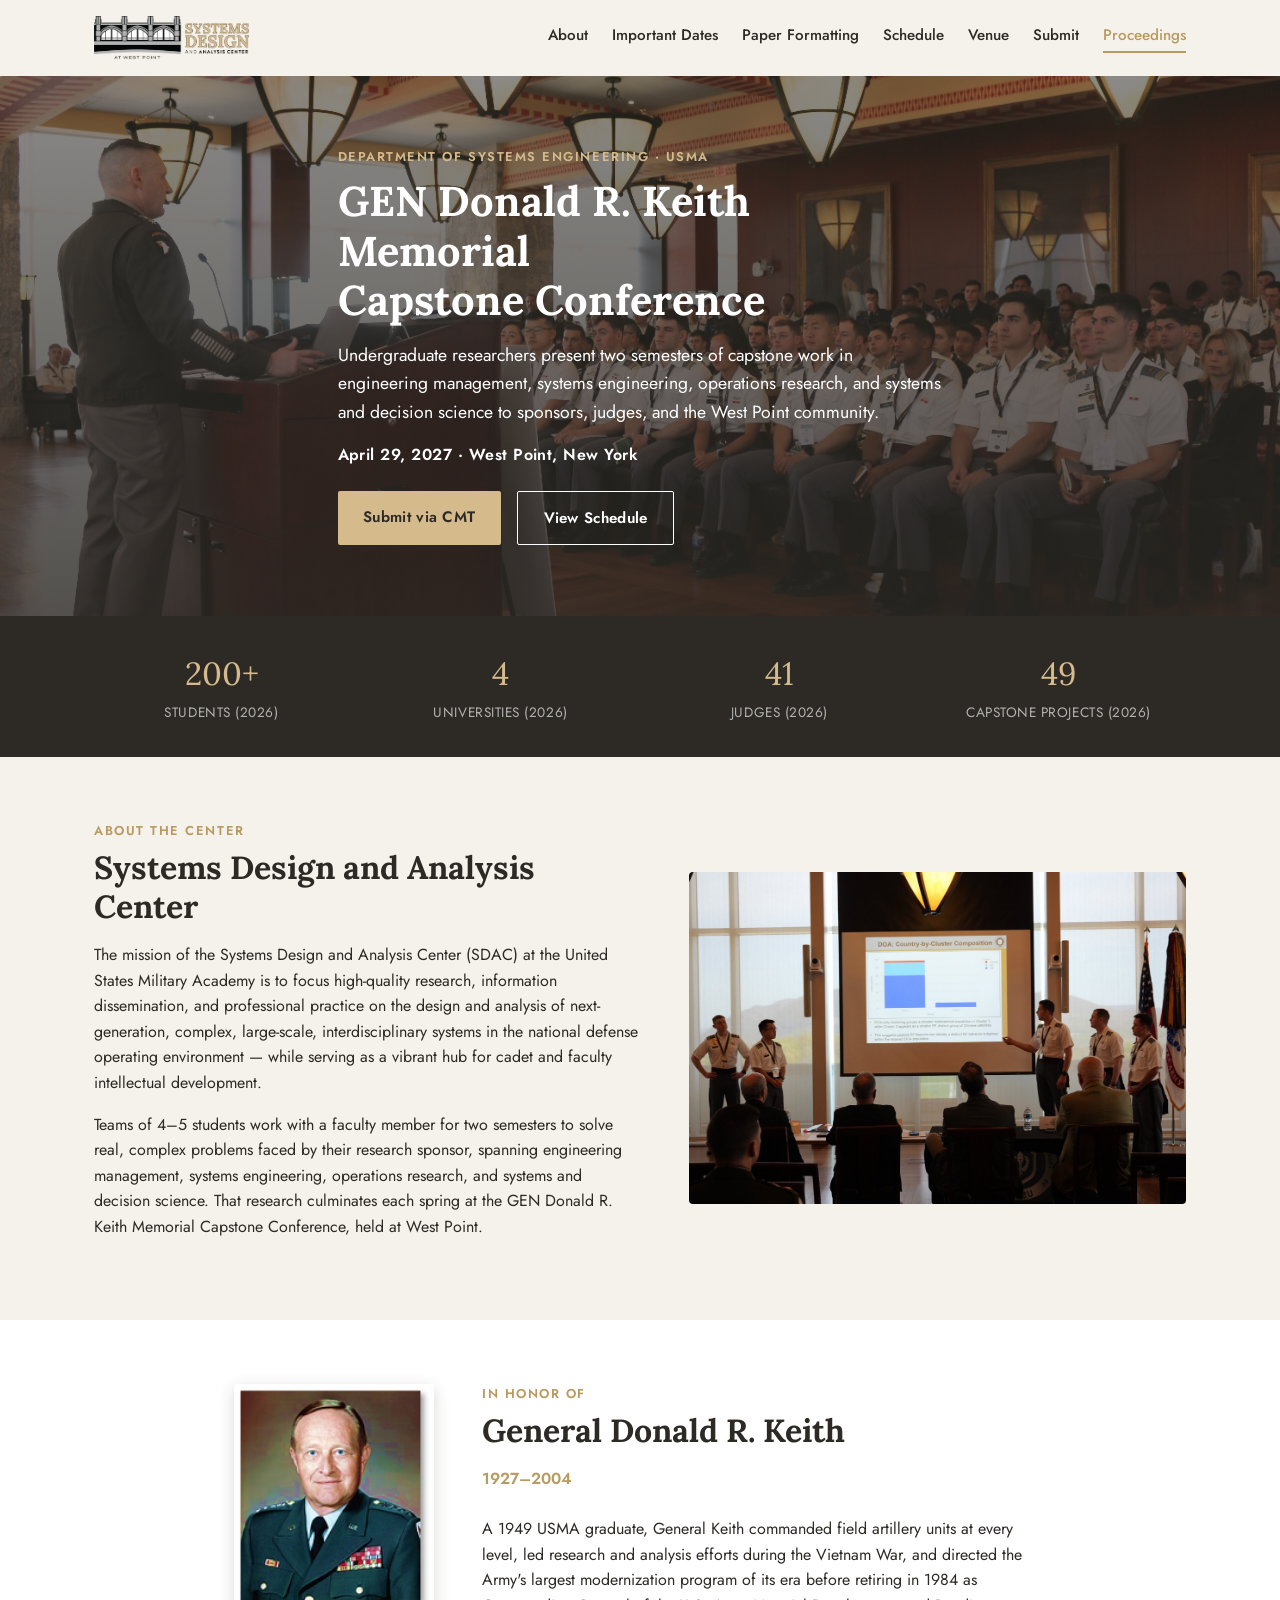
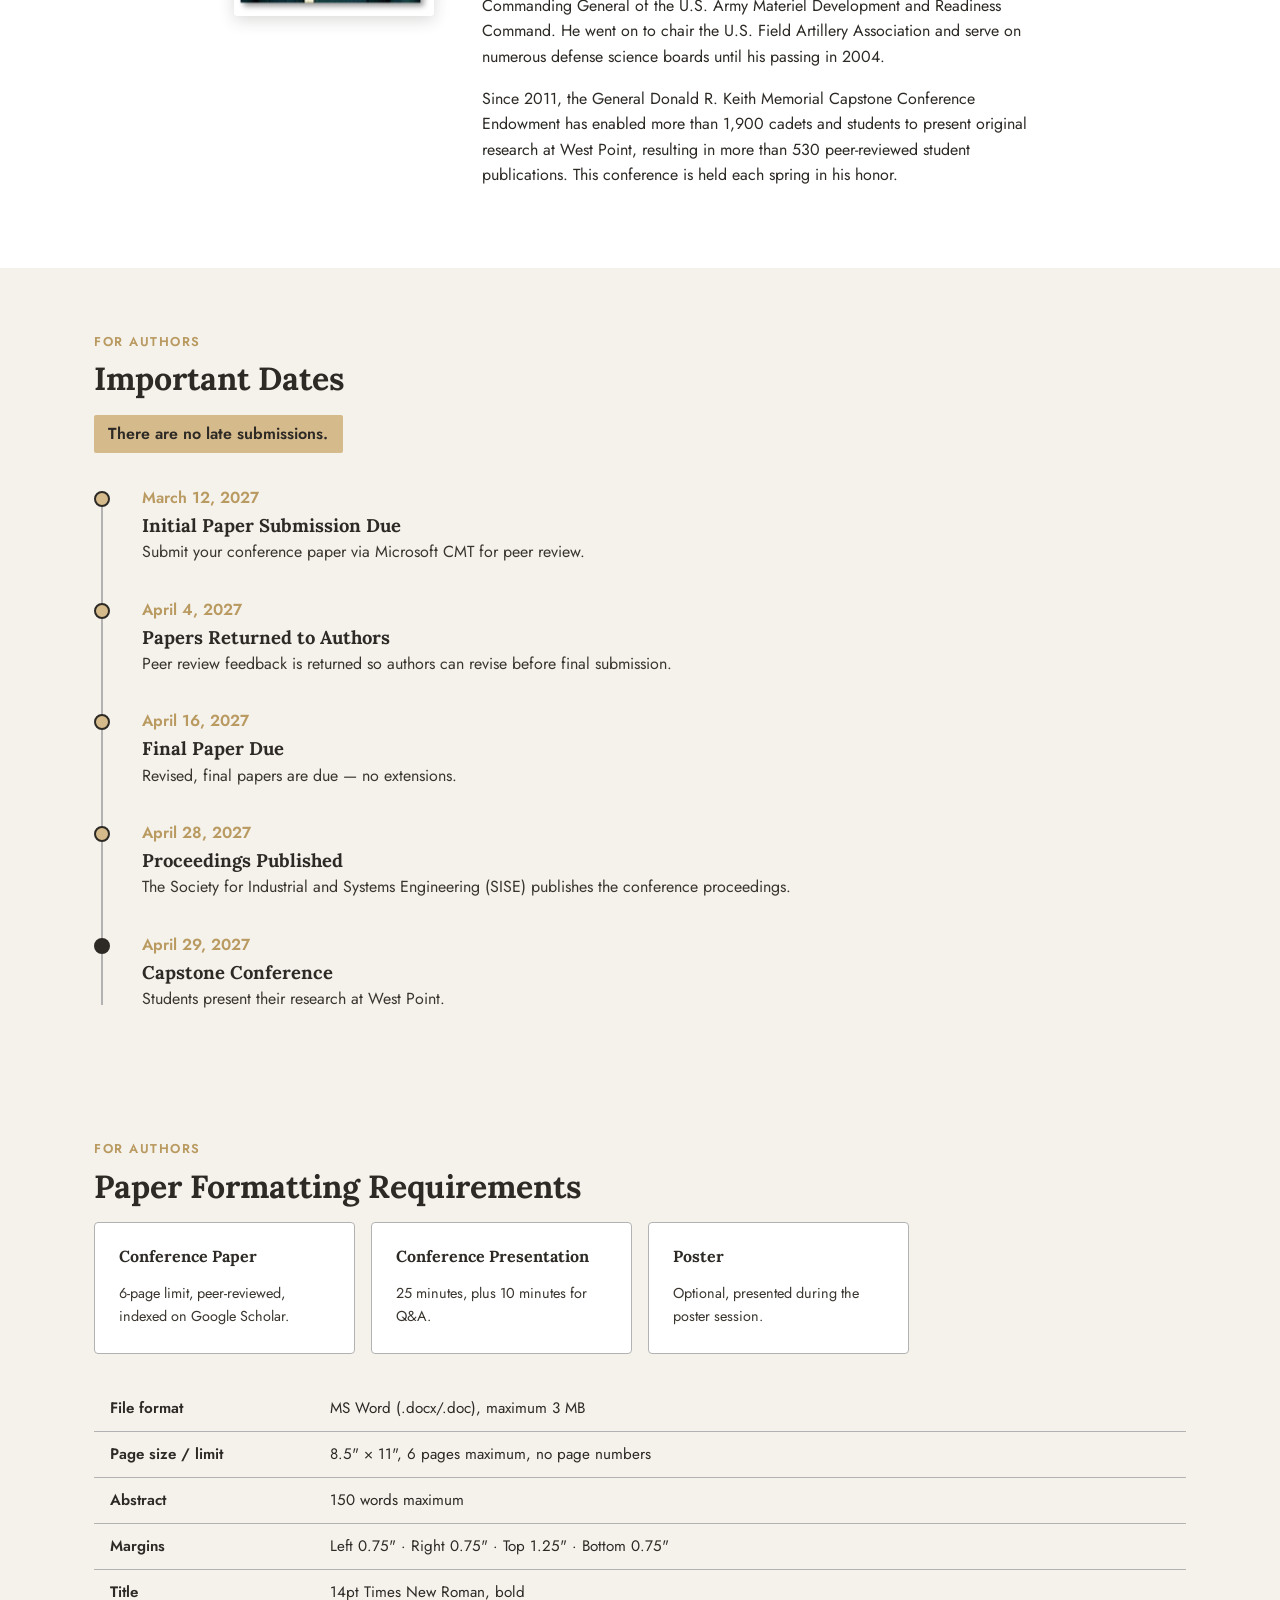
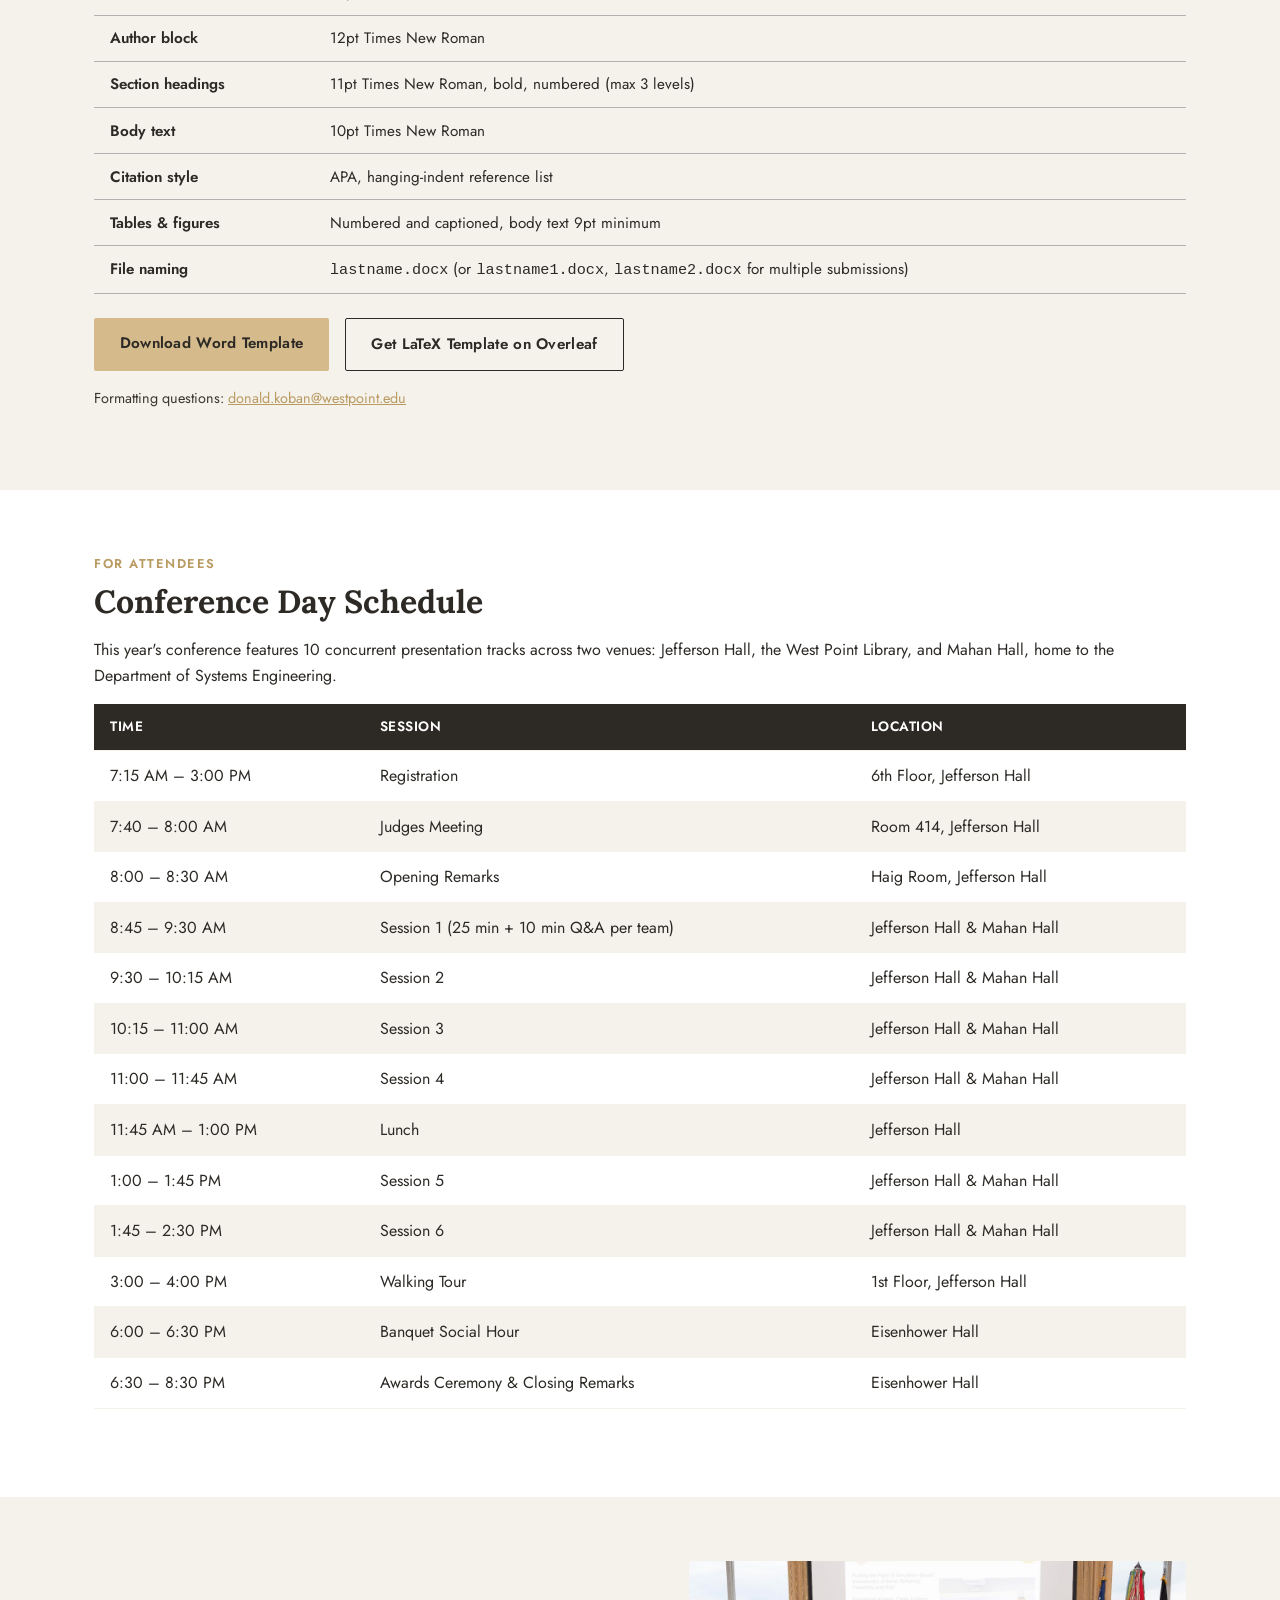
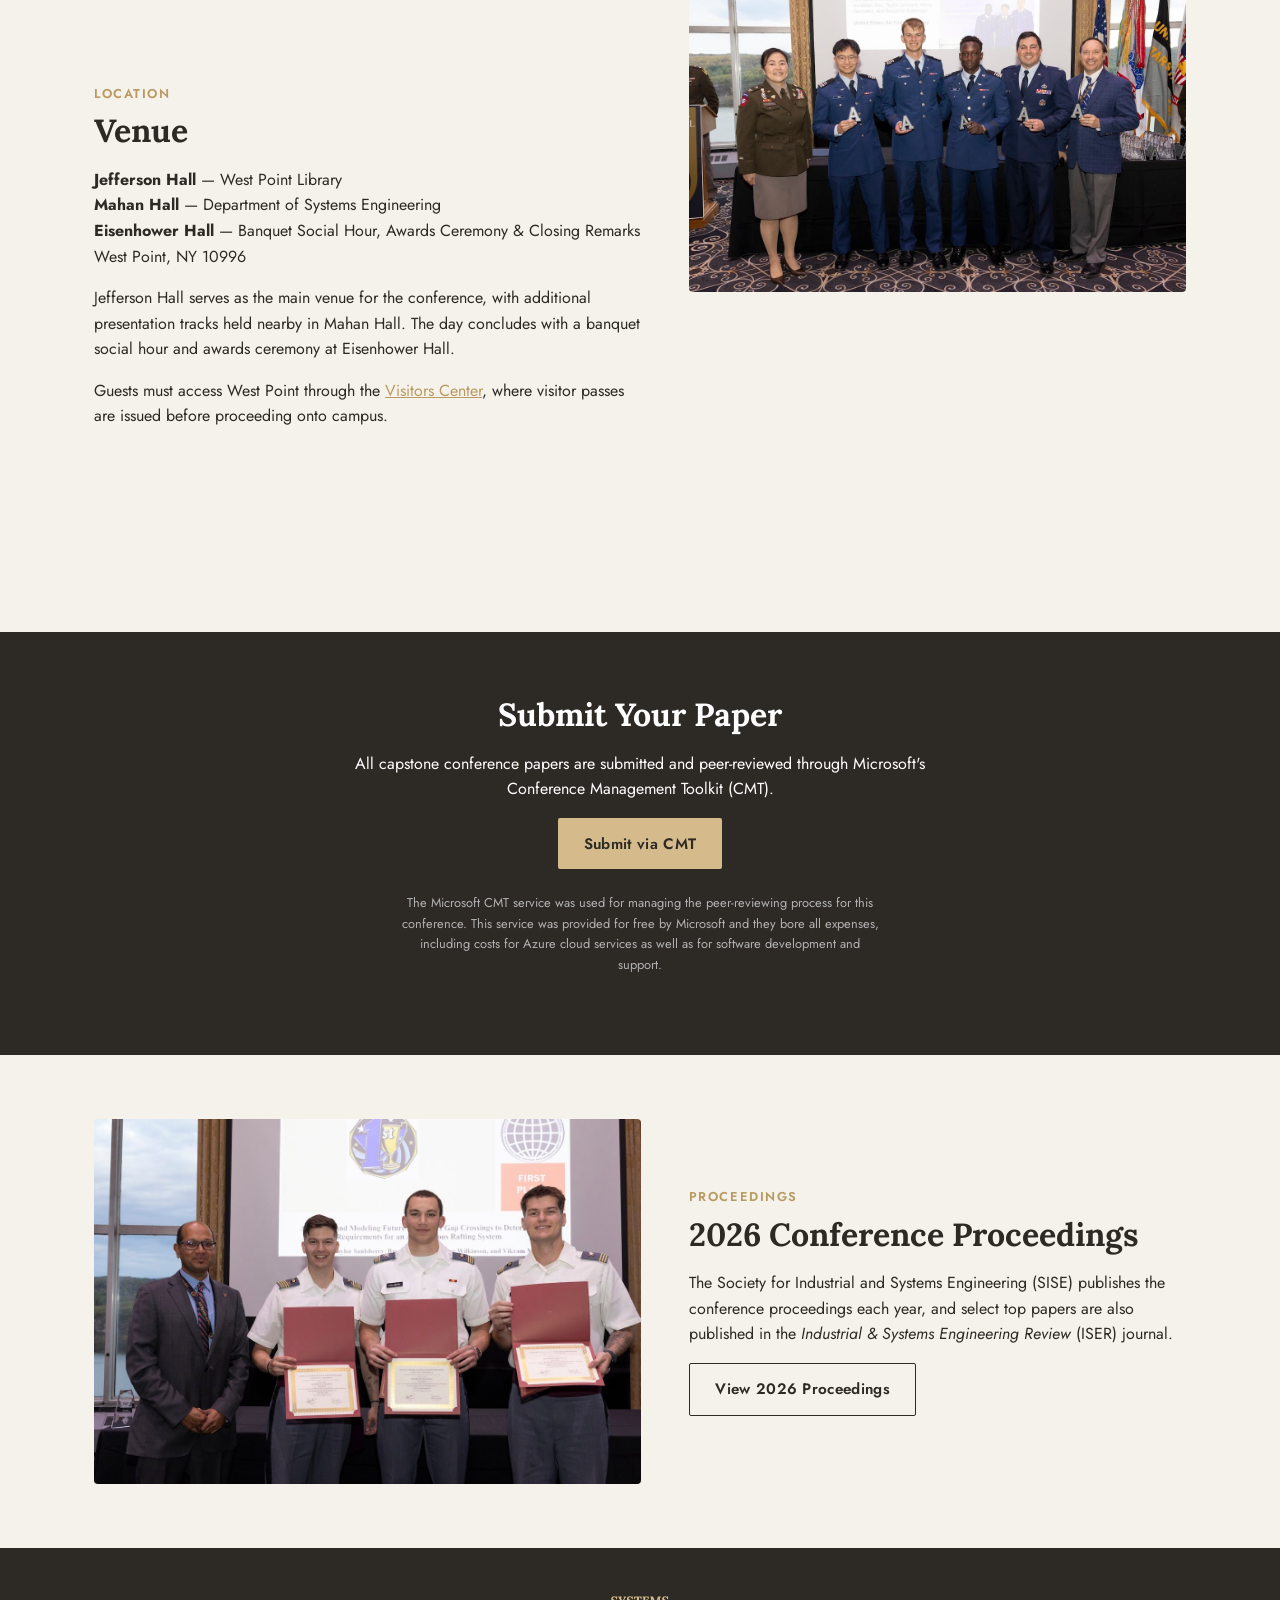
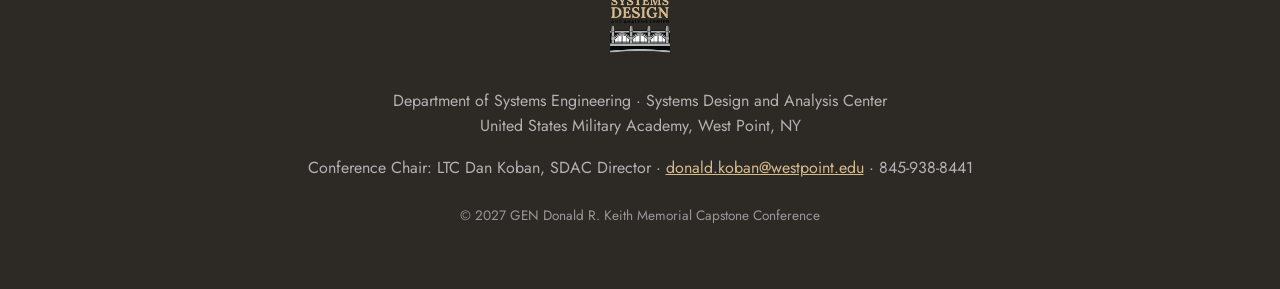
==== commit 227c4418: "Embed real venue map and fill in contact info Venue map now embeds Google Maps pointing to the West " ====
--- a/index.html
+++ b/index.html
@@ -178,8 +178,7 @@
         <a class="btn btn-primary" href="files/GDRKMCC-27_Paper_Template.docx" download>Download Word Template</a>
         <a class="btn btn-secondary" href="https://www.overleaf.com/latex/templates/dse-capstone-conference-template/jgtvyxjjdskb" target="_blank" rel="noopener">Get LaTeX Template on Overleaf</a>
       </div>
-      <!-- TODO: confirm current point of contact for formatting questions -->
-      <p class="template-hint">Formatting questions: <a href="mailto:[CONTACT EMAIL]">[CONTACT EMAIL]</a></p>
+      <p class="template-hint">Formatting questions: <a href="mailto:donald.koban@westpoint.edu">donald.koban@westpoint.edu</a></p>
     </div>
   </section>
 
@@ -253,8 +252,7 @@
       </div>
       <div class="venue-media">
         <img src="images/photos/venue.jpg" alt="Awards ceremony at the conference venue">
-        <!-- TODO: embed a real map for the confirmed venue -->
-        <img class="venue-map" src="images/placeholders/map-placeholder.svg" alt="Map placeholder">
+        <iframe class="venue-map" src="https://maps.google.com/maps?q=West+Point+Visitor+Center,41.3731703,-73.9624859&z=17&output=embed" title="Map to the West Point Visitors Center" loading="lazy" referrerpolicy="no-referrer-when-downgrade"></iframe>
       </div>
     </div>
   </section>
@@ -289,8 +287,7 @@
   <div class="container footer-inner">
     <img class="footer-logo" src="images/logo/sdac-logo-nobox.png" alt="Systems Design and Analysis Center at West Point">
     <p>Department of Systems Engineering &middot; Systems Design and Analysis Center<br>United States Military Academy, West Point, NY</p>
-    <!-- TODO: confirm public contact email/phone for LTC Koban -->
-    <p>Conference Chair: LTC Dan Koban, SDAC Director &middot; <a href="mailto:[CONTACT EMAIL]">[CONTACT EMAIL]</a> &middot; [CONTACT PHONE]</p>
+    <p>Conference Chair: LTC Dan Koban, SDAC Director &middot; <a href="mailto:donald.koban@westpoint.edu">donald.koban@westpoint.edu</a> &middot; 845-938-8441</p>
     <p class="footer-year">&copy; 2027 GEN Donald R. Keith Memorial Capstone Conference</p>
   </div>
 </footer>
--- a/css/styles.css
+++ b/css/styles.css
@@ -268,6 +268,13 @@
 .venue-media {
   display: grid;
   gap: var(--space-2);
+}
+
+.venue-map {
+  width: 100%;
+  height: 260px;
+  border: 0;
+  border-radius: 4px;
 }
 
 /* ---- Namesake ---- */
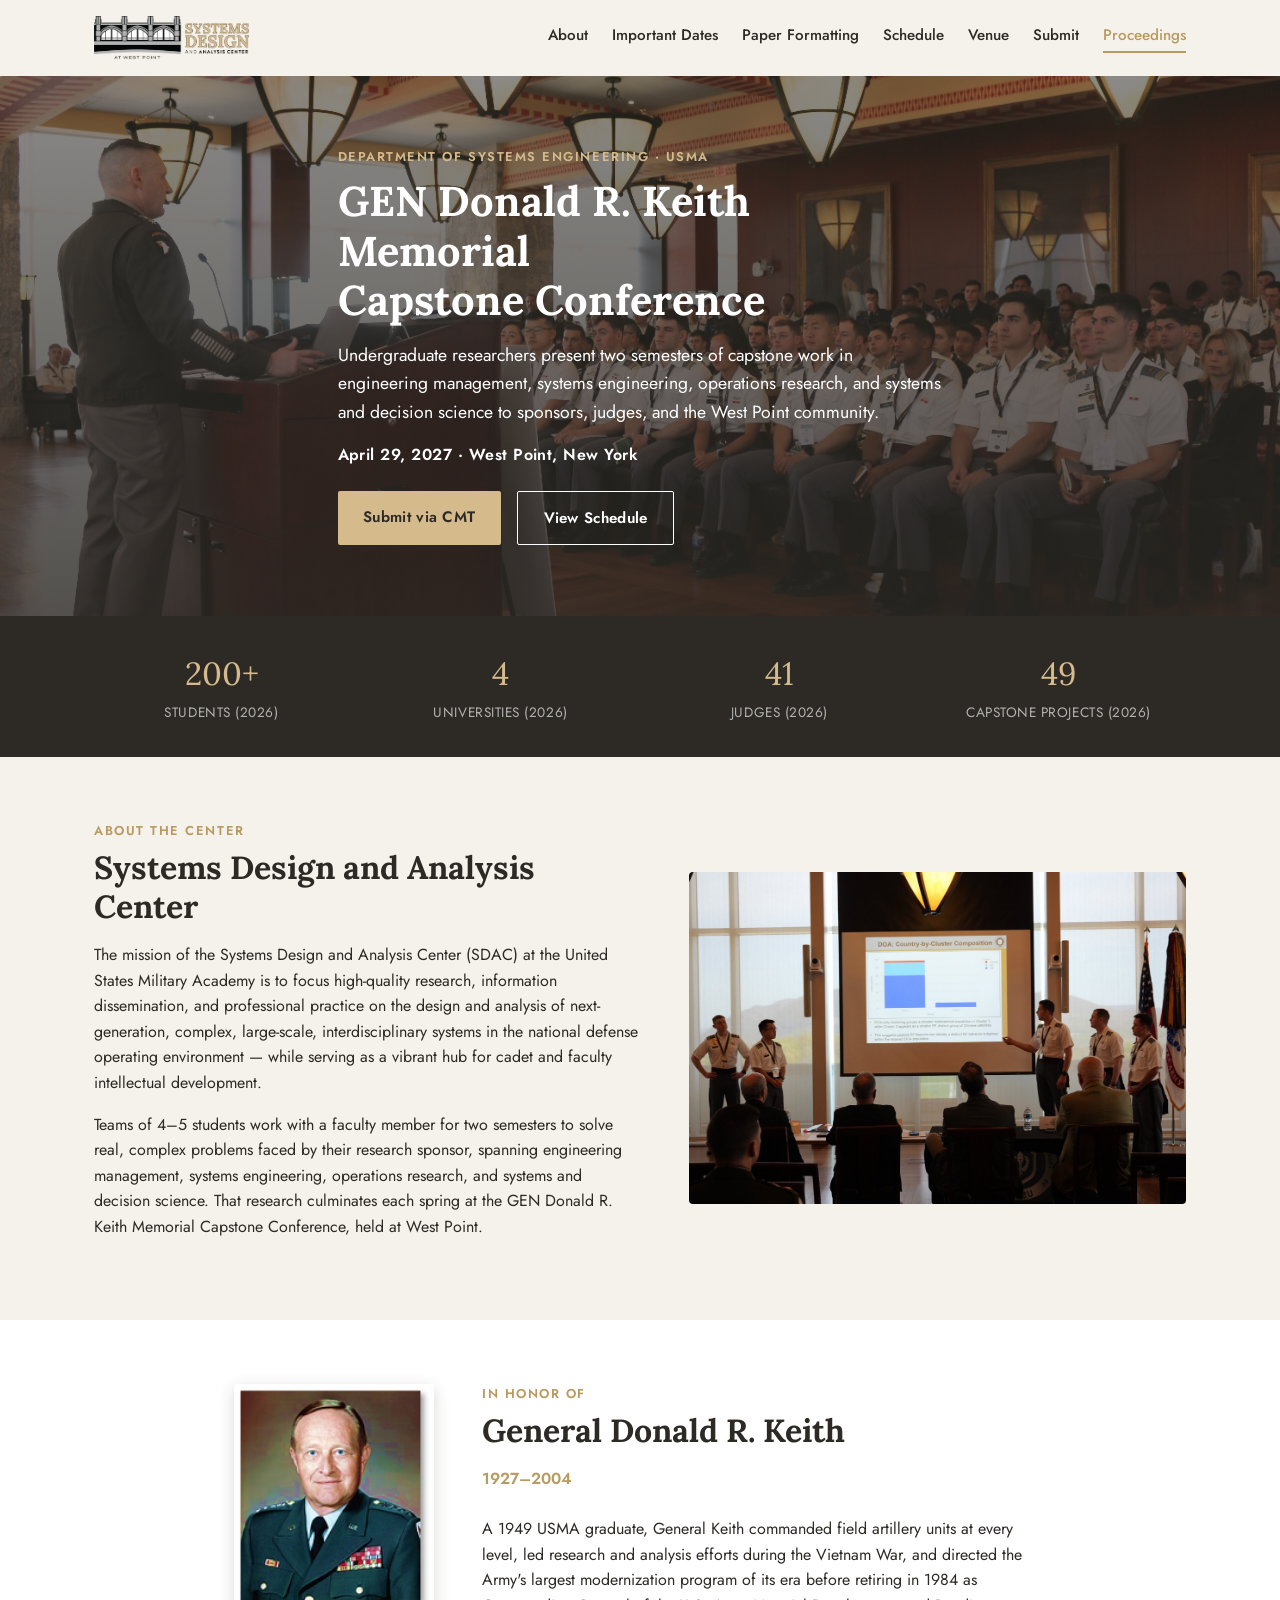
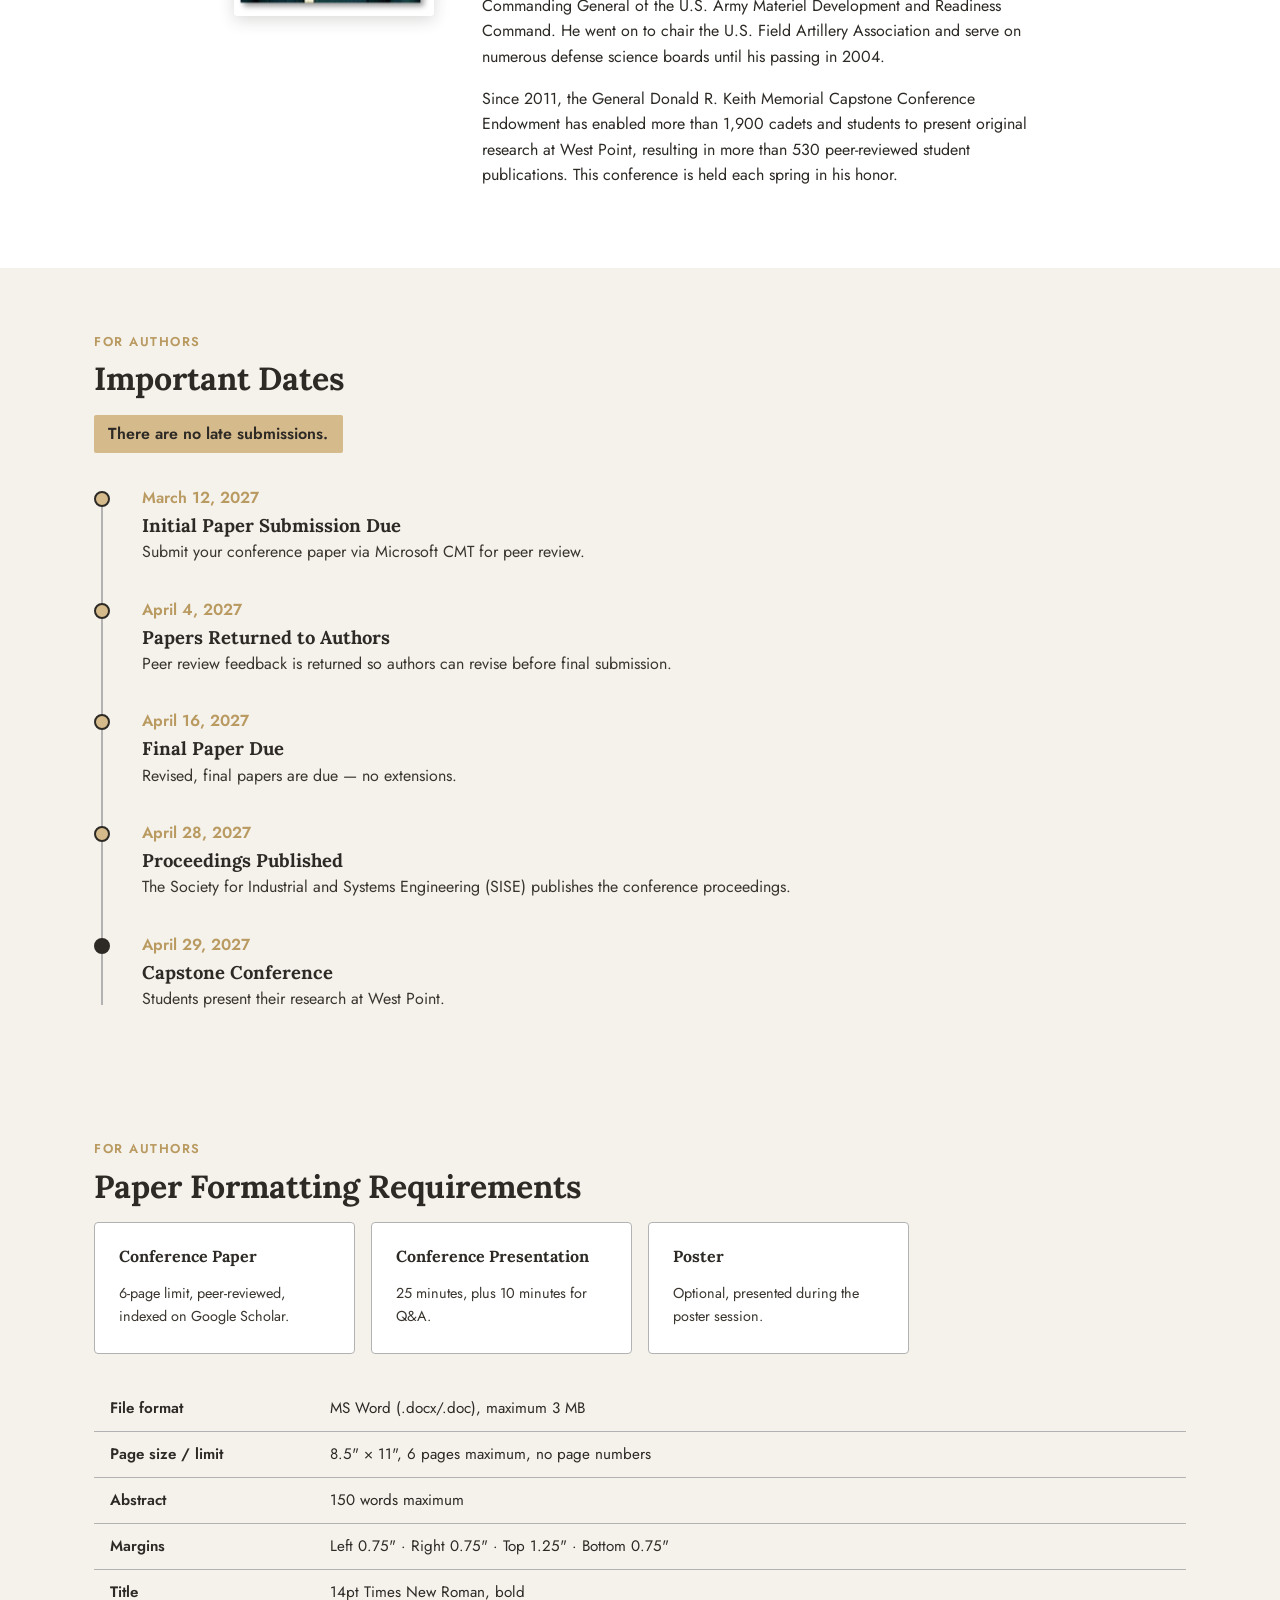
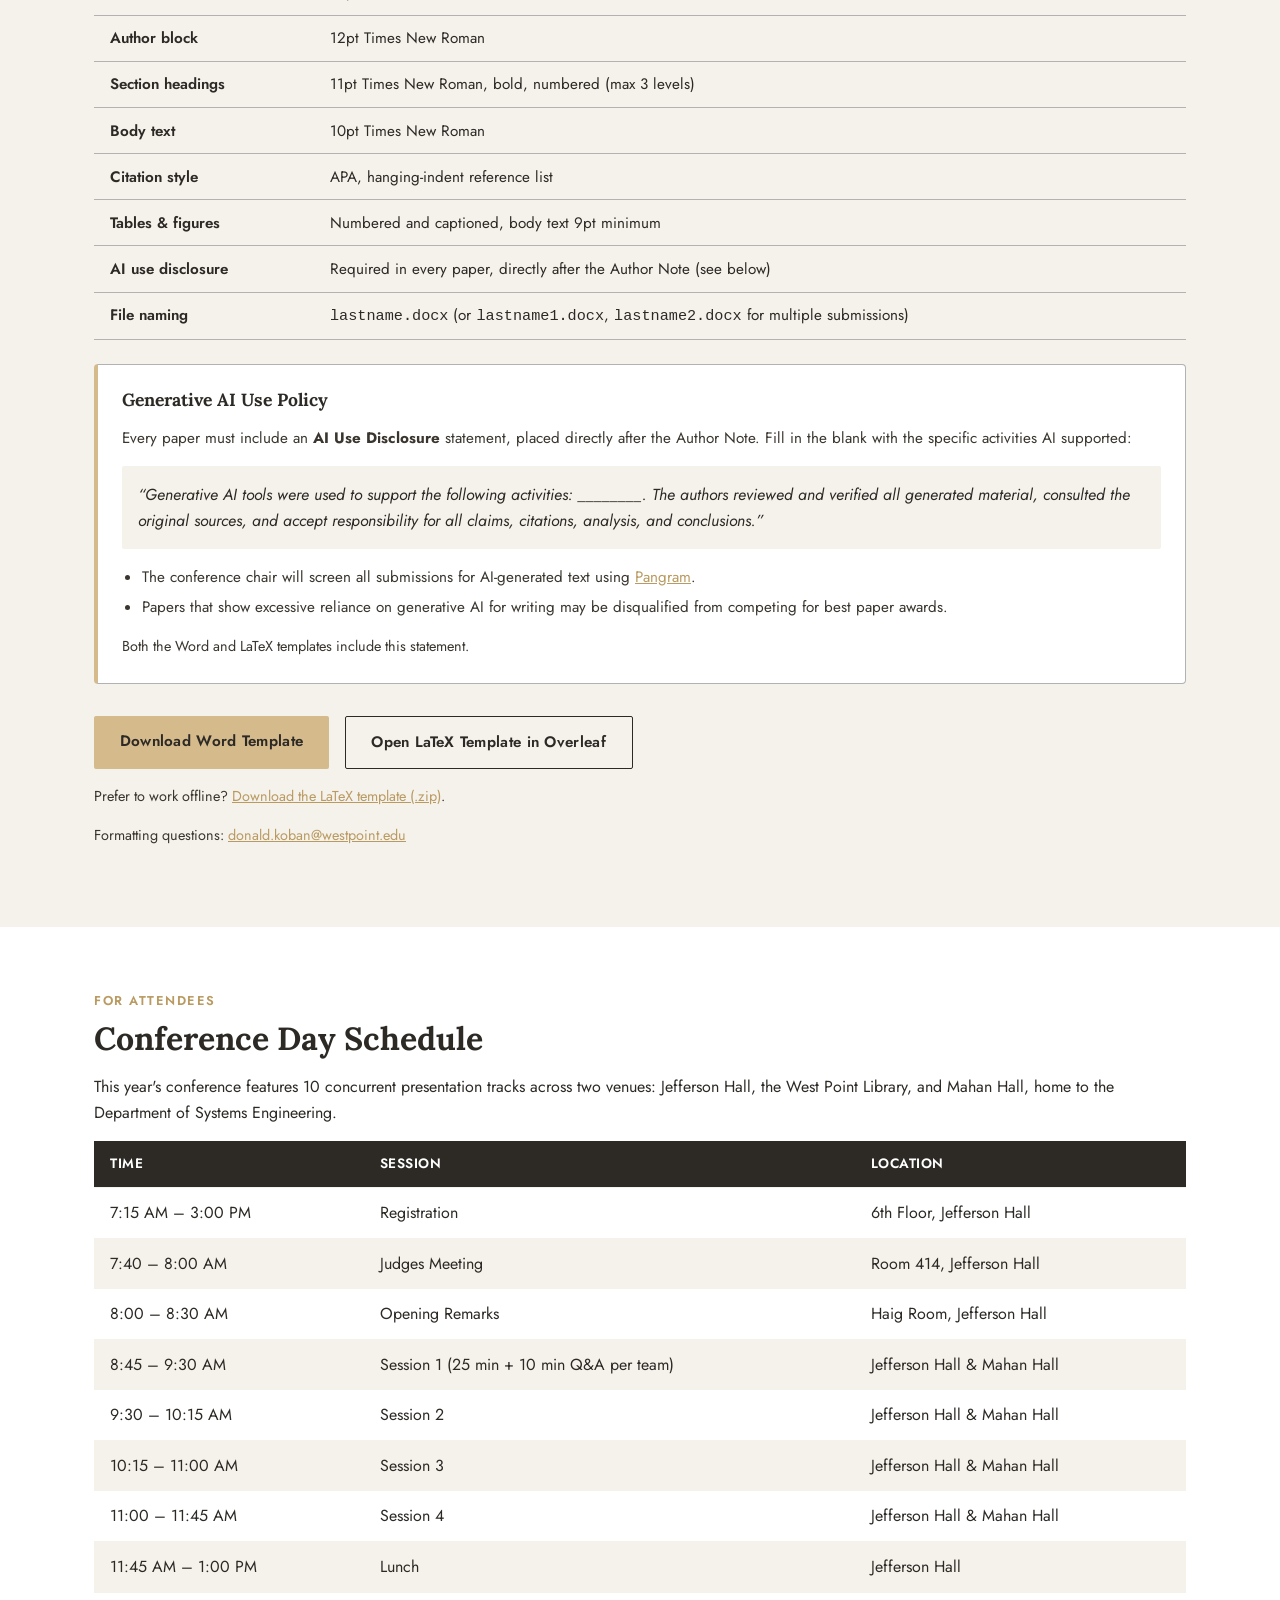
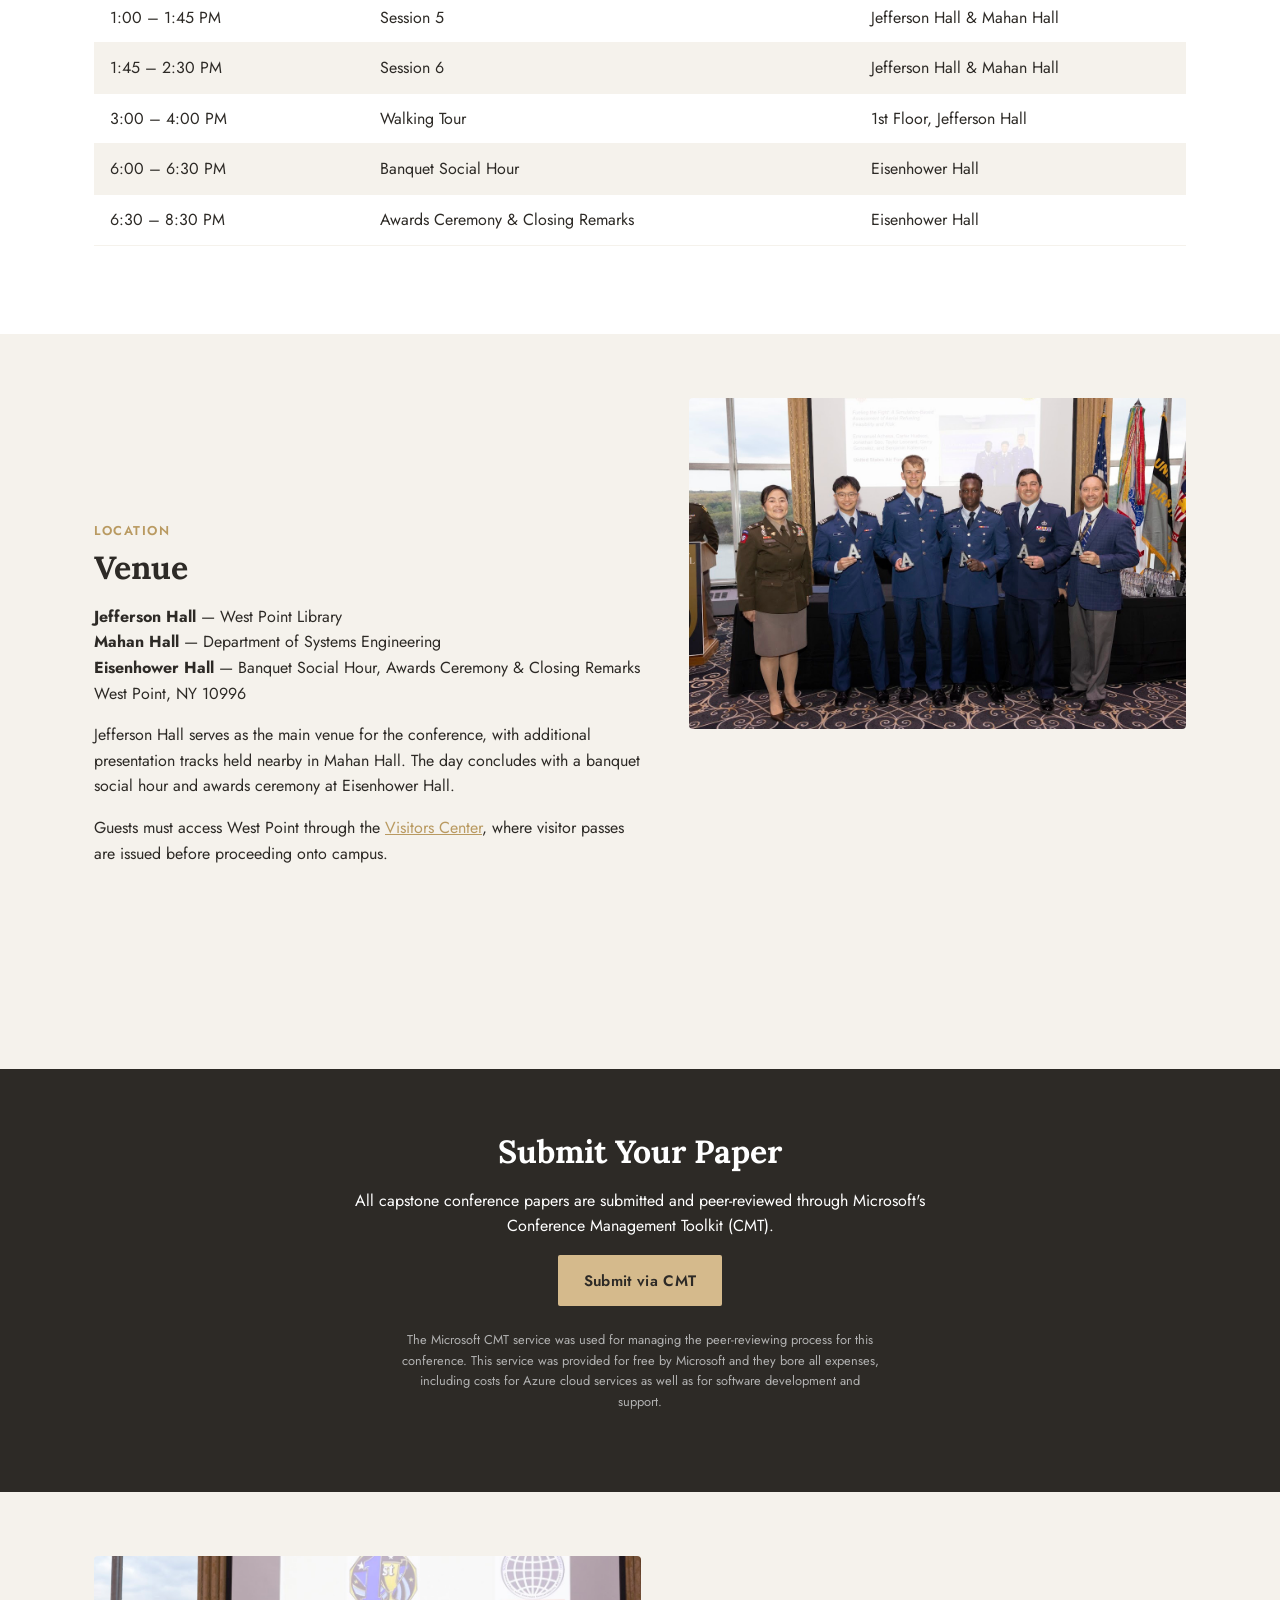
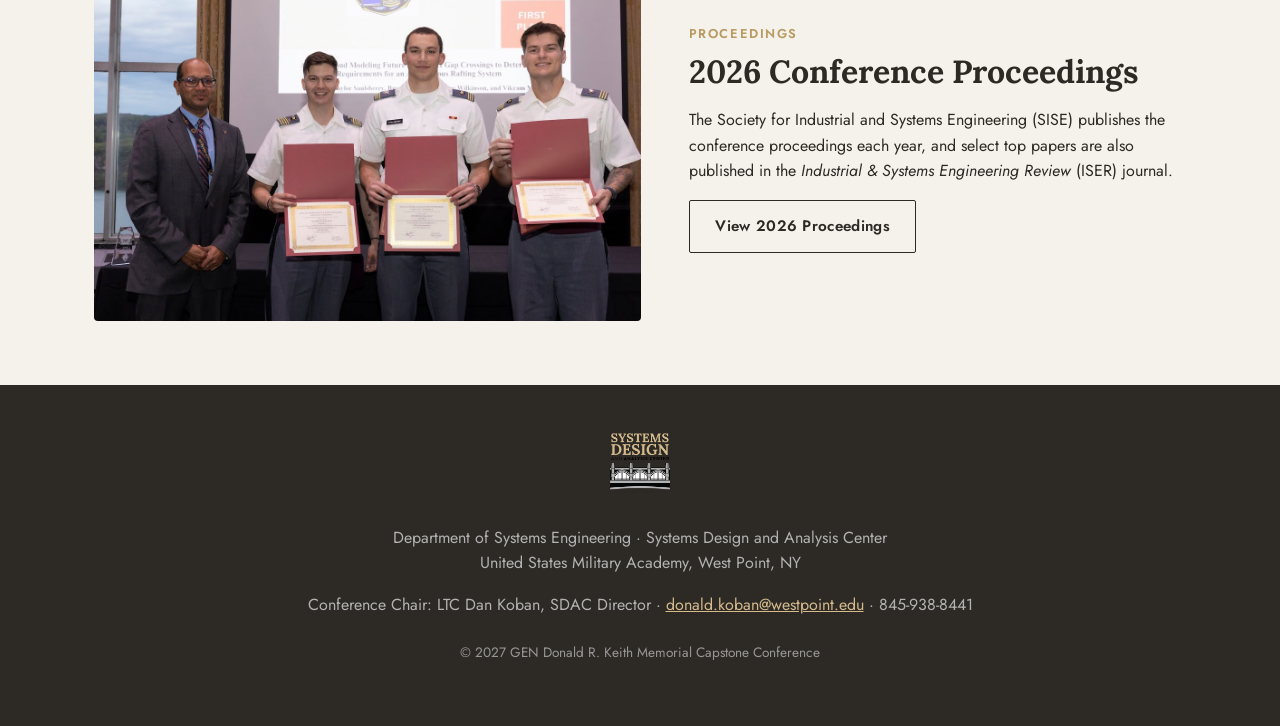
==== commit ba4d6e8b: "Add generative AI use policy, new LaTeX template, and README cleanup - Add an AI Use Disclosure requ" ====
--- a/index.html
+++ b/index.html
@@ -43,8 +43,7 @@
       <p class="hero-tagline">Undergraduate researchers present two semesters of capstone work in engineering management, systems engineering, operations research, and systems and decision science to sponsors, judges, and the West Point community.</p>
       <p class="hero-date">April 29, 2027 &middot; West Point, New York</p>
       <div class="hero-ctas">
-        <!-- Using last year's (AY26) CMT track link for now; update once the AY27 CMT track is created -->
-        <a class="btn btn-primary" href="https://cmt3.research.microsoft.com/GDRKMCC2026/Submission/Manage" target="_blank" rel="noopener">Submit via CMT</a>
+        <a class="btn btn-primary" href="https://cmt3.research.microsoft.com/GDRKMCC2027" target="_blank" rel="noopener">Submit via CMT</a>
         <a class="btn btn-secondary" href="#schedule">View Schedule</a>
       </div>
     </div>
@@ -169,15 +168,28 @@
             <tr><th>Body text</th><td>10pt Times New Roman</td></tr>
             <tr><th>Citation style</th><td>APA, hanging-indent reference list</td></tr>
             <tr><th>Tables &amp; figures</th><td>Numbered and captioned, body text 9pt minimum</td></tr>
+            <tr><th>AI use disclosure</th><td>Required in every paper, directly after the Author Note (see below)</td></tr>
             <tr><th>File naming</th><td><code>lastname.docx</code> (or <code>lastname1.docx</code>, <code>lastname2.docx</code> for multiple submissions)</td></tr>
           </tbody>
         </table>
       </div>
 
+      <div class="ai-policy">
+        <h3>Generative AI Use Policy</h3>
+        <p>Every paper must include an <strong>AI Use Disclosure</strong> statement, placed directly after the Author Note. Fill in the blank with the specific activities AI supported:</p>
+        <blockquote class="ai-statement">&ldquo;Generative AI tools were used to support the following activities: ________. The authors reviewed and verified all generated material, consulted the original sources, and accept responsibility for all claims, citations, analysis, and conclusions.&rdquo;</blockquote>
+        <ul>
+          <li>The conference chair will screen all submissions for AI-generated text using <a href="https://www.pangram.com" target="_blank" rel="noopener">Pangram</a>.</li>
+          <li>Papers that show excessive reliance on generative AI for writing may be disqualified from competing for best paper awards.</li>
+        </ul>
+        <p class="ai-policy-note">Both the Word and LaTeX templates include this statement.</p>
+      </div>
+
       <div class="template-ctas">
         <a class="btn btn-primary" href="files/GDRKMCC-27_Paper_Template.docx" download>Download Word Template</a>
-        <a class="btn btn-secondary" href="https://www.overleaf.com/latex/templates/dse-capstone-conference-template/jgtvyxjjdskb" target="_blank" rel="noopener">Get LaTeX Template on Overleaf</a>
-      </div>
+        <a class="btn btn-secondary" href="https://www.overleaf.com/docs?snip_uri=https://dkoban.github.io/files/GDRKMCC-27_LaTeX_Template.zip" target="_blank" rel="noopener">Open LaTeX Template in Overleaf</a>
+      </div>
+      <p class="template-hint">Prefer to work offline? <a href="files/GDRKMCC-27_LaTeX_Template.zip" download>Download the LaTeX template (.zip)</a>.</p>
       <p class="template-hint">Formatting questions: <a href="mailto:donald.koban@westpoint.edu">donald.koban@westpoint.edu</a></p>
     </div>
   </section>
@@ -261,8 +273,7 @@
     <div class="container cta-inner">
       <h2>Submit Your Paper</h2>
       <p>All capstone conference papers are submitted and peer-reviewed through Microsoft's Conference Management Toolkit (CMT).</p>
-      <!-- Using last year's (AY26) CMT track link for now; update once the AY27 CMT track is created -->
-      <a class="btn btn-primary" href="https://cmt3.research.microsoft.com/GDRKMCC2026/Submission/Manage" target="_blank" rel="noopener">Submit via CMT</a>
+      <a class="btn btn-primary" href="https://cmt3.research.microsoft.com/GDRKMCC2027" target="_blank" rel="noopener">Submit via CMT</a>
       <p class="cmt-attribution">The Microsoft CMT service was used for managing the peer-reviewing process for this conference. This service was provided for free by Microsoft and they bore all expenses, including costs for Azure cloud services as well as for software development and support.</p>
     </div>
   </section>
--- a/css/styles.css
+++ b/css/styles.css
@@ -409,6 +409,34 @@
   font-weight: 600;
   color: var(--black);
 }
+
+/* ---- Generative AI policy ---- */
+
+.ai-policy {
+  background: var(--white);
+  border: 1px solid var(--gray);
+  border-left: 4px solid var(--gold);
+  border-radius: 4px;
+  padding: var(--space-3);
+  margin-bottom: var(--space-4);
+}
+
+.ai-policy h3 { font-size: 1.1rem; }
+.ai-policy p,
+.ai-policy li { font-size: 0.95rem; color: var(--charcoal); }
+.ai-policy ul { margin: 0 0 var(--space-2); padding-left: 1.25rem; }
+.ai-policy li { margin-bottom: 0.35rem; }
+
+.ai-statement {
+  margin: 0 0 var(--space-2);
+  padding: var(--space-2);
+  background: var(--bg);
+  border-radius: 2px;
+  font-style: italic;
+  color: var(--black);
+}
+
+.ai-policy .ai-policy-note { margin-bottom: 0; font-size: 0.9rem; }
 
 .template-ctas {
   display: flex;
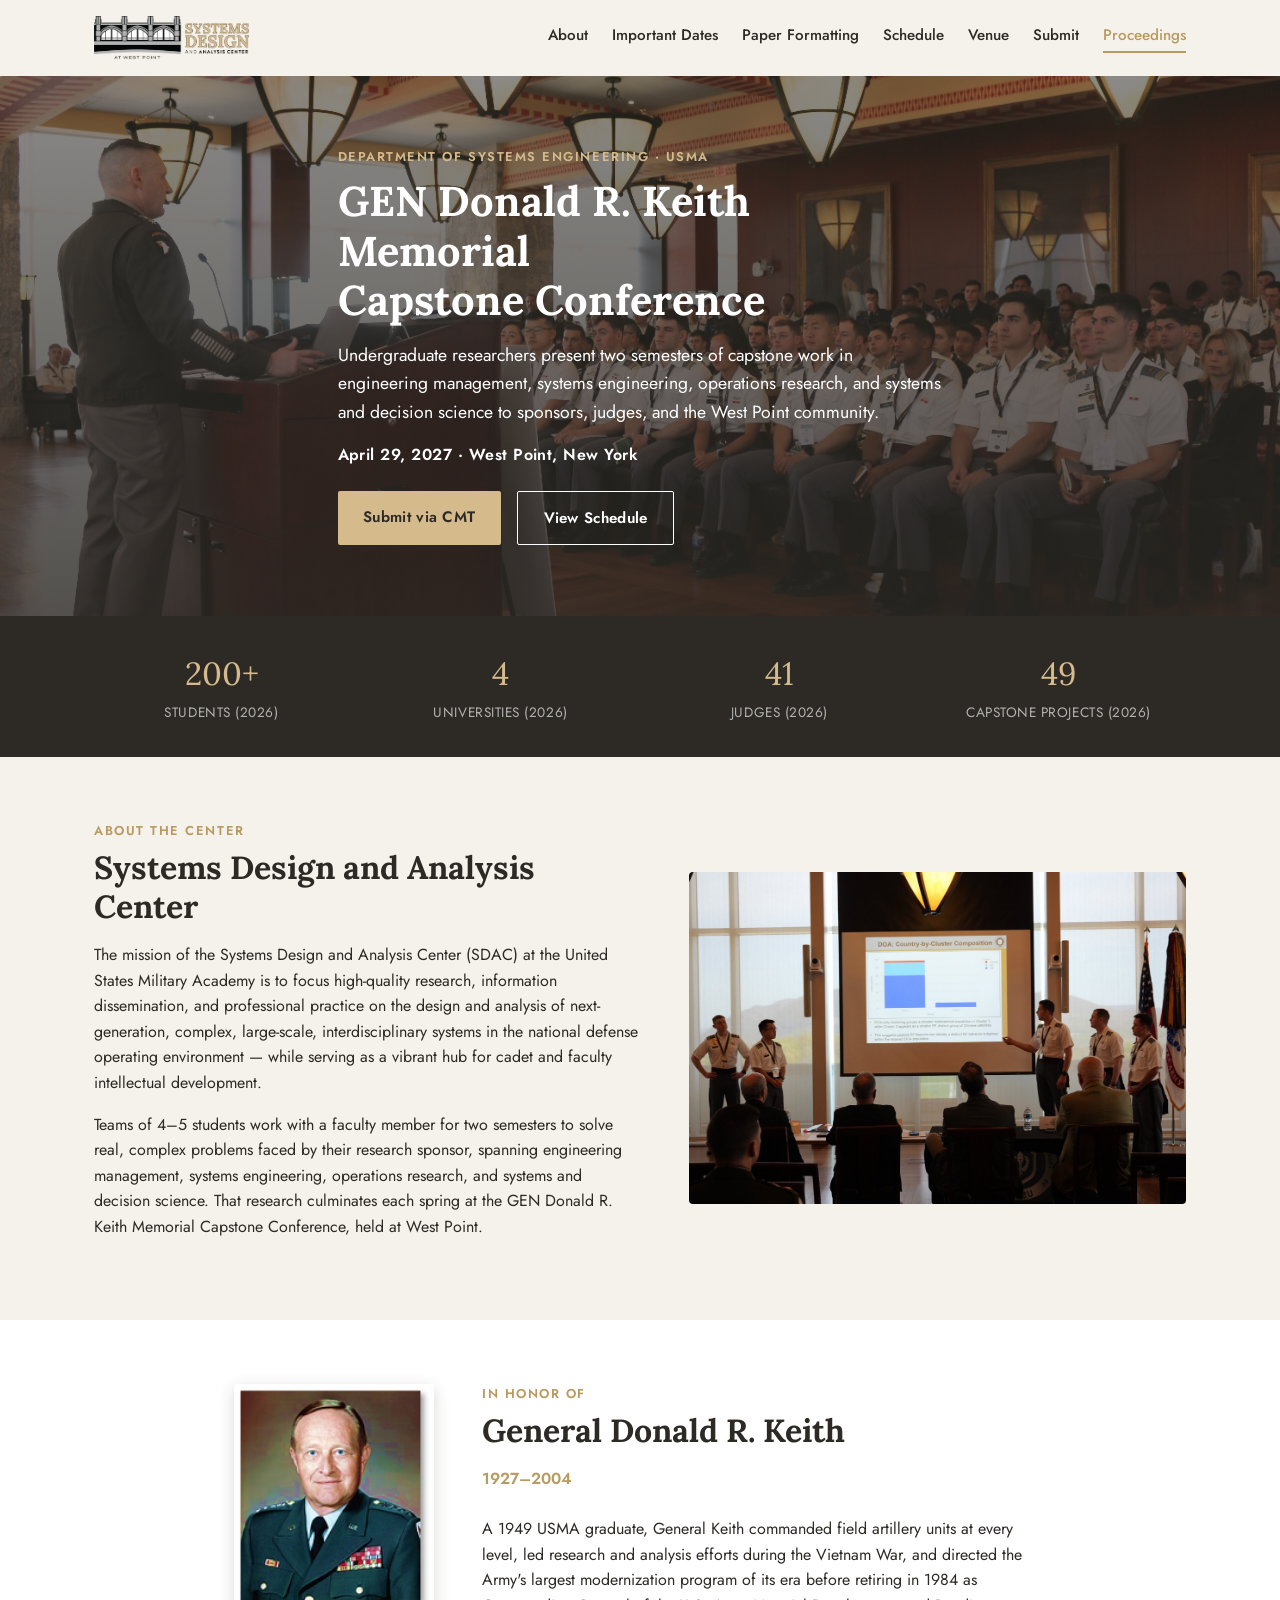
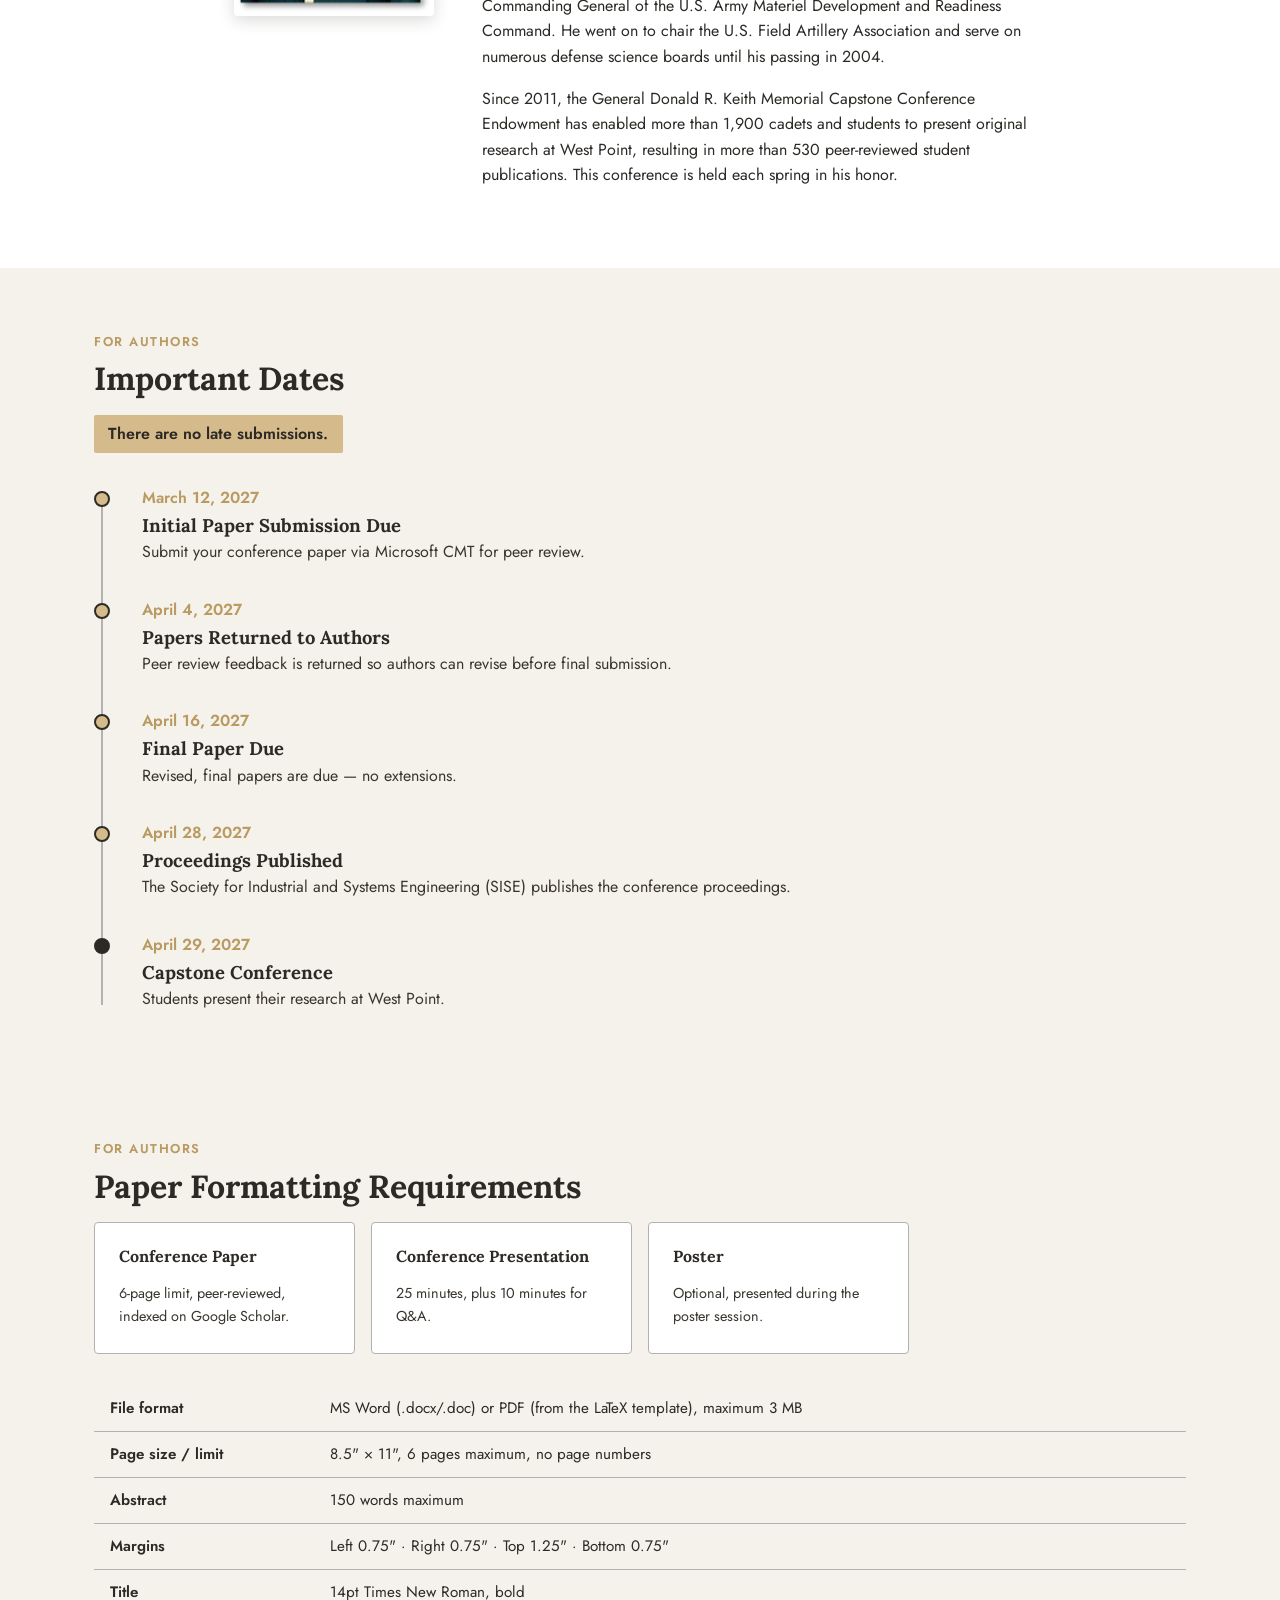
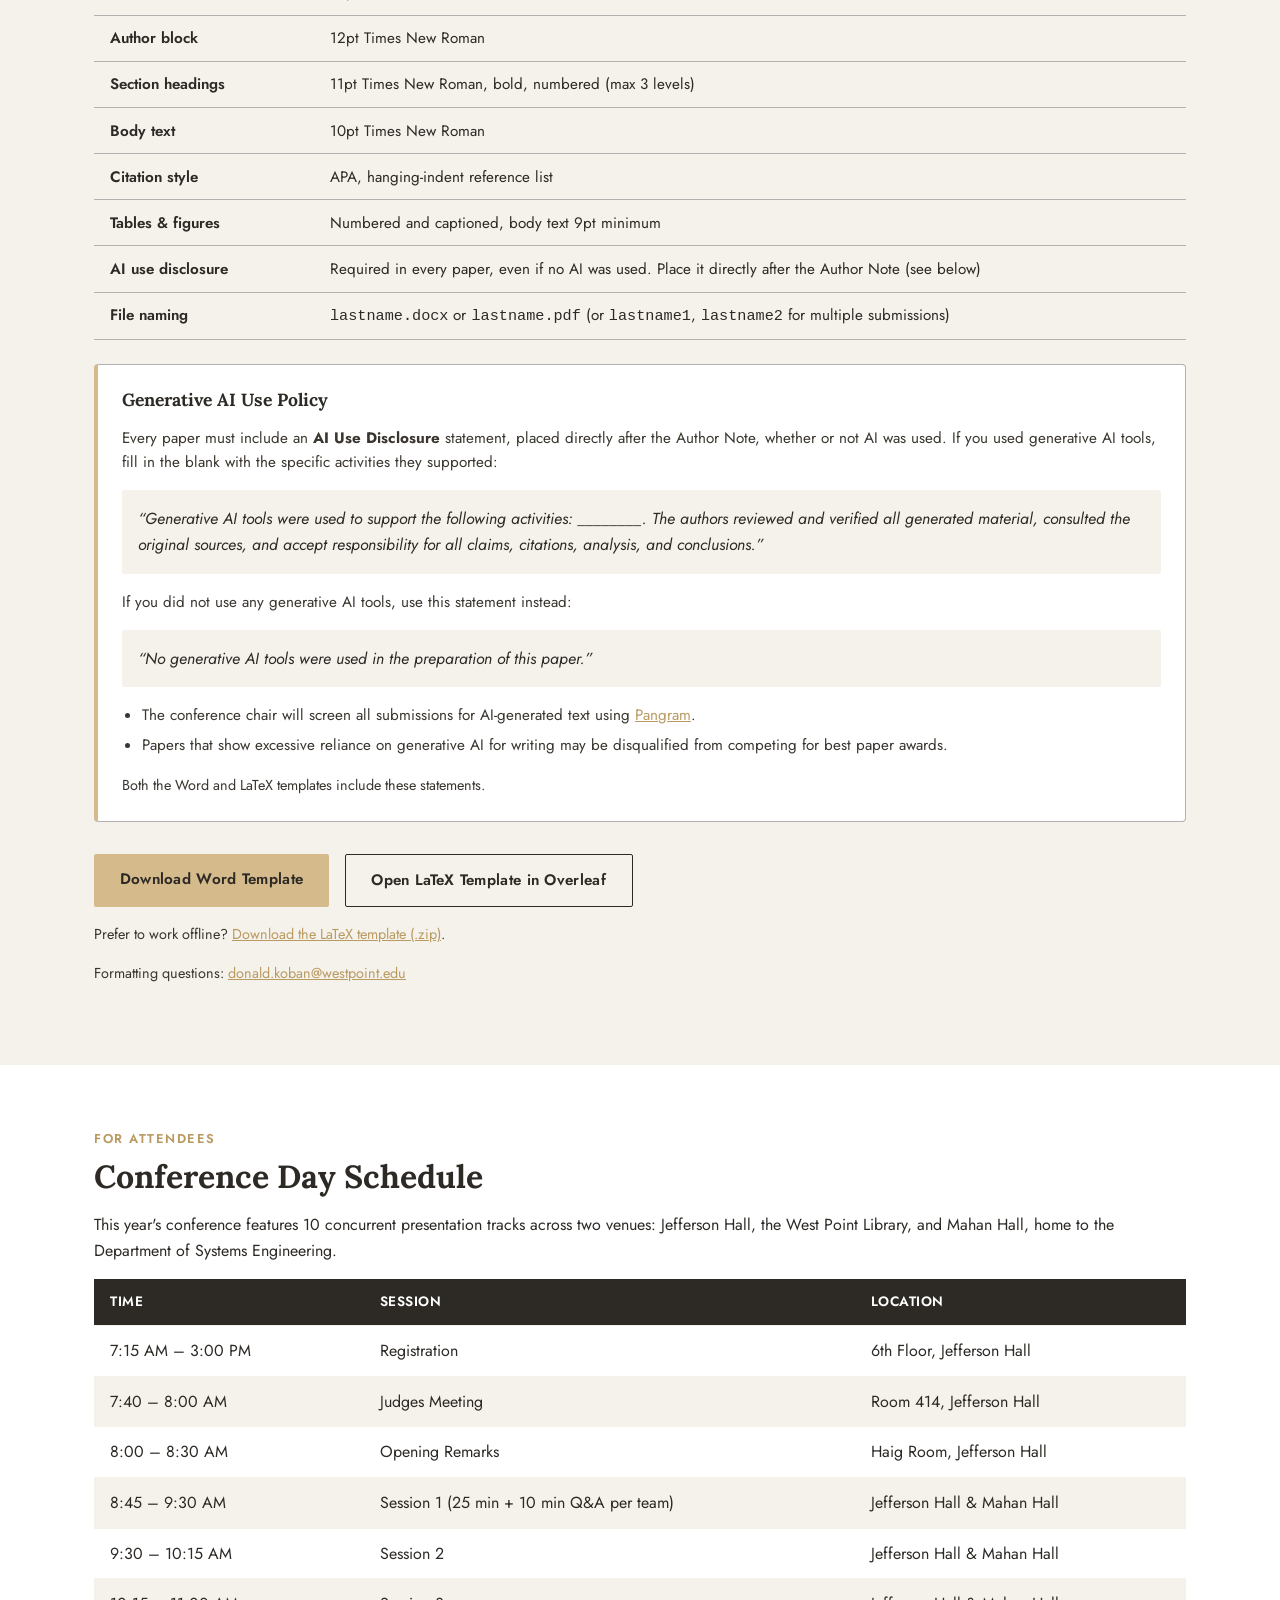
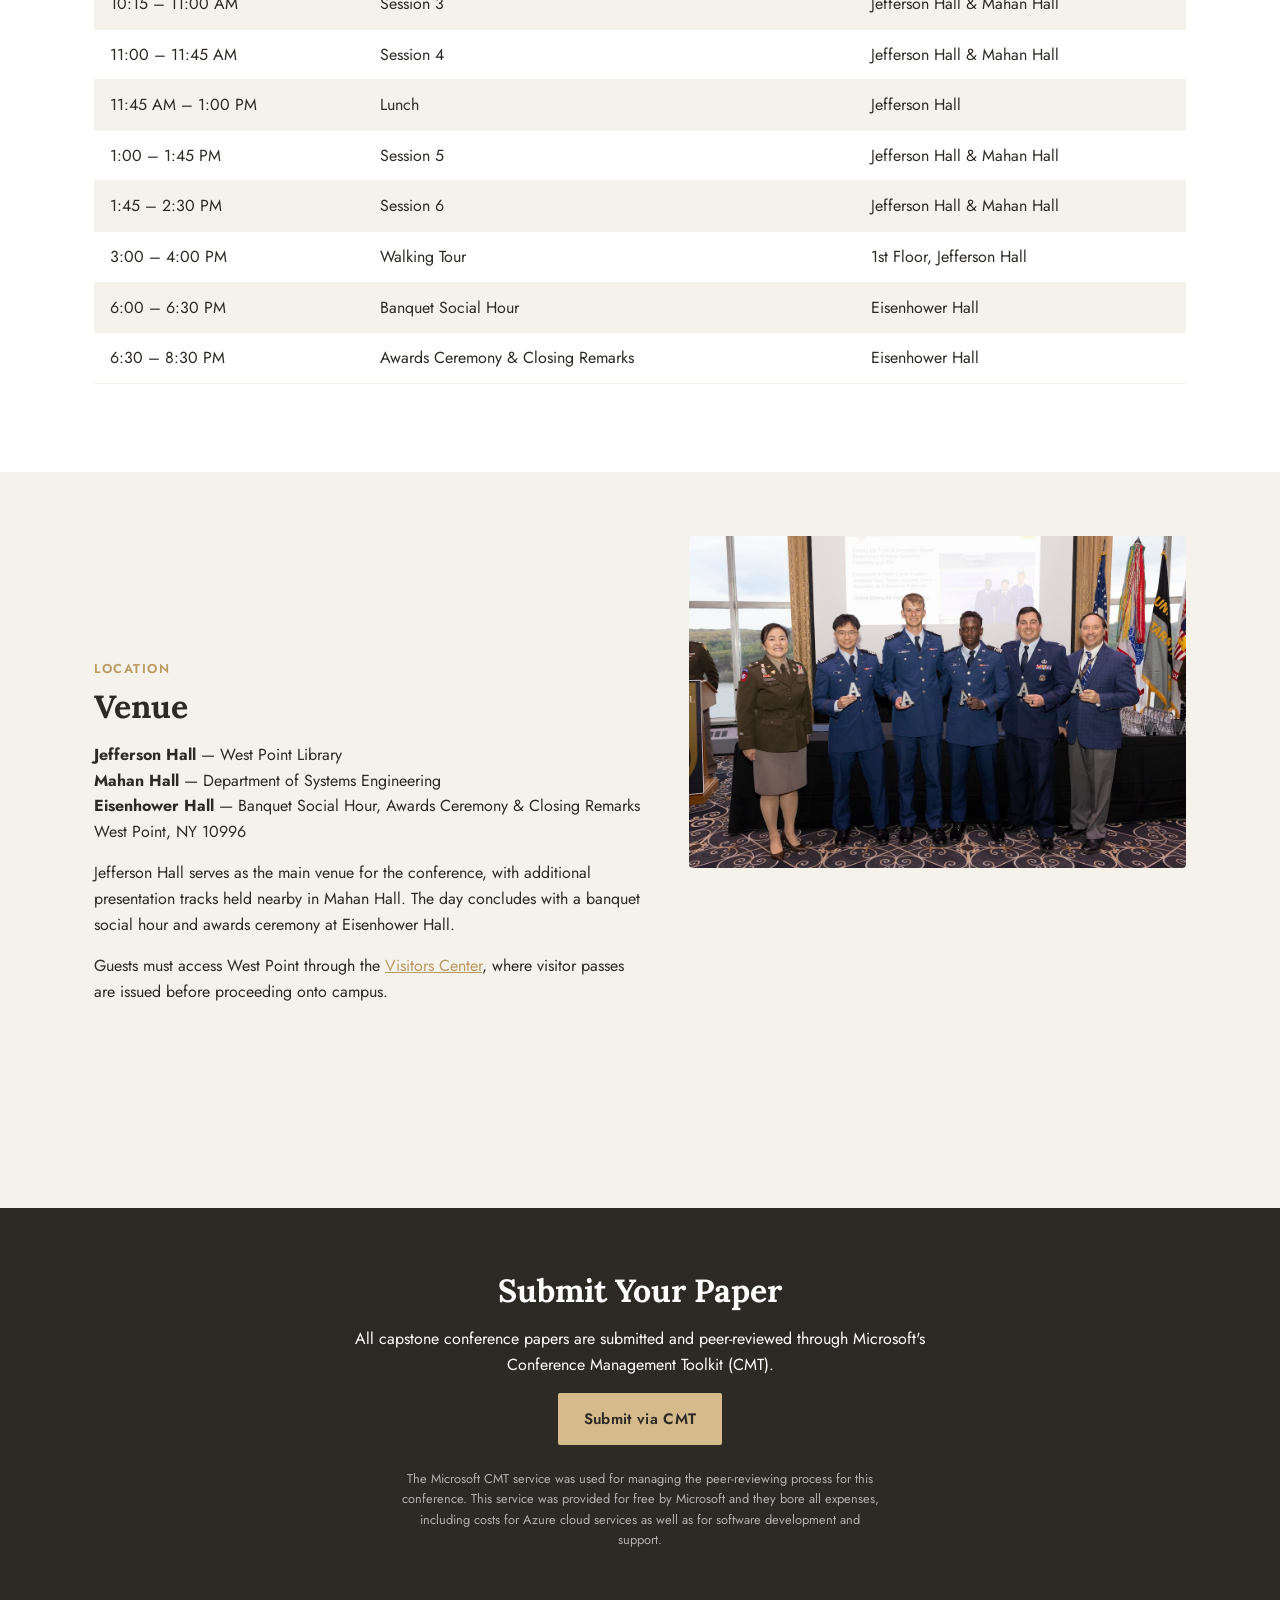
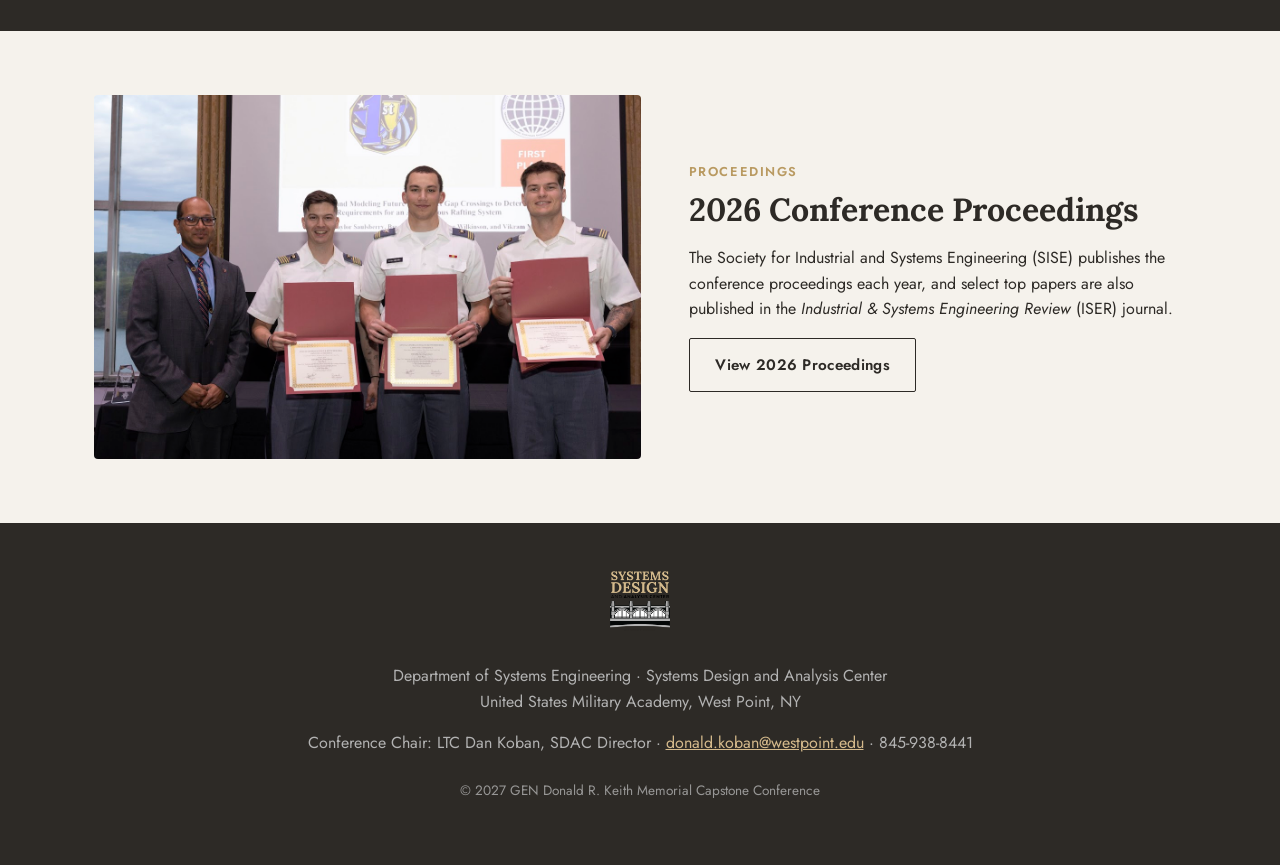
==== commit 7ef87ffb: "Require AI disclosure on all papers and accept PDF submissions - Add a "no generative AI tools were " ====
--- a/index.html
+++ b/index.html
@@ -158,7 +158,7 @@
       <div class="spec-table-wrap">
         <table class="spec-table">
           <tbody>
-            <tr><th>File format</th><td>MS Word (.docx/.doc), maximum 3 MB</td></tr>
+            <tr><th>File format</th><td>MS Word (.docx/.doc) or PDF (from the LaTeX template), maximum 3 MB</td></tr>
             <tr><th>Page size / limit</th><td>8.5" &times; 11", 6 pages maximum, no page numbers</td></tr>
             <tr><th>Abstract</th><td>150 words maximum</td></tr>
             <tr><th>Margins</th><td>Left 0.75" &middot; Right 0.75" &middot; Top 1.25" &middot; Bottom 0.75"</td></tr>
@@ -168,21 +168,23 @@
             <tr><th>Body text</th><td>10pt Times New Roman</td></tr>
             <tr><th>Citation style</th><td>APA, hanging-indent reference list</td></tr>
             <tr><th>Tables &amp; figures</th><td>Numbered and captioned, body text 9pt minimum</td></tr>
-            <tr><th>AI use disclosure</th><td>Required in every paper, directly after the Author Note (see below)</td></tr>
-            <tr><th>File naming</th><td><code>lastname.docx</code> (or <code>lastname1.docx</code>, <code>lastname2.docx</code> for multiple submissions)</td></tr>
+            <tr><th>AI use disclosure</th><td>Required in every paper, even if no AI was used. Place it directly after the Author Note (see below)</td></tr>
+            <tr><th>File naming</th><td><code>lastname.docx</code> or <code>lastname.pdf</code> (or <code>lastname1</code>, <code>lastname2</code> for multiple submissions)</td></tr>
           </tbody>
         </table>
       </div>
 
       <div class="ai-policy">
         <h3>Generative AI Use Policy</h3>
-        <p>Every paper must include an <strong>AI Use Disclosure</strong> statement, placed directly after the Author Note. Fill in the blank with the specific activities AI supported:</p>
+        <p>Every paper must include an <strong>AI Use Disclosure</strong> statement, placed directly after the Author Note, whether or not AI was used. If you used generative AI tools, fill in the blank with the specific activities they supported:</p>
         <blockquote class="ai-statement">&ldquo;Generative AI tools were used to support the following activities: ________. The authors reviewed and verified all generated material, consulted the original sources, and accept responsibility for all claims, citations, analysis, and conclusions.&rdquo;</blockquote>
+        <p>If you did not use any generative AI tools, use this statement instead:</p>
+        <blockquote class="ai-statement">&ldquo;No generative AI tools were used in the preparation of this paper.&rdquo;</blockquote>
         <ul>
           <li>The conference chair will screen all submissions for AI-generated text using <a href="https://www.pangram.com" target="_blank" rel="noopener">Pangram</a>.</li>
           <li>Papers that show excessive reliance on generative AI for writing may be disqualified from competing for best paper awards.</li>
         </ul>
-        <p class="ai-policy-note">Both the Word and LaTeX templates include this statement.</p>
+        <p class="ai-policy-note">Both the Word and LaTeX templates include these statements.</p>
       </div>
 
       <div class="template-ctas">
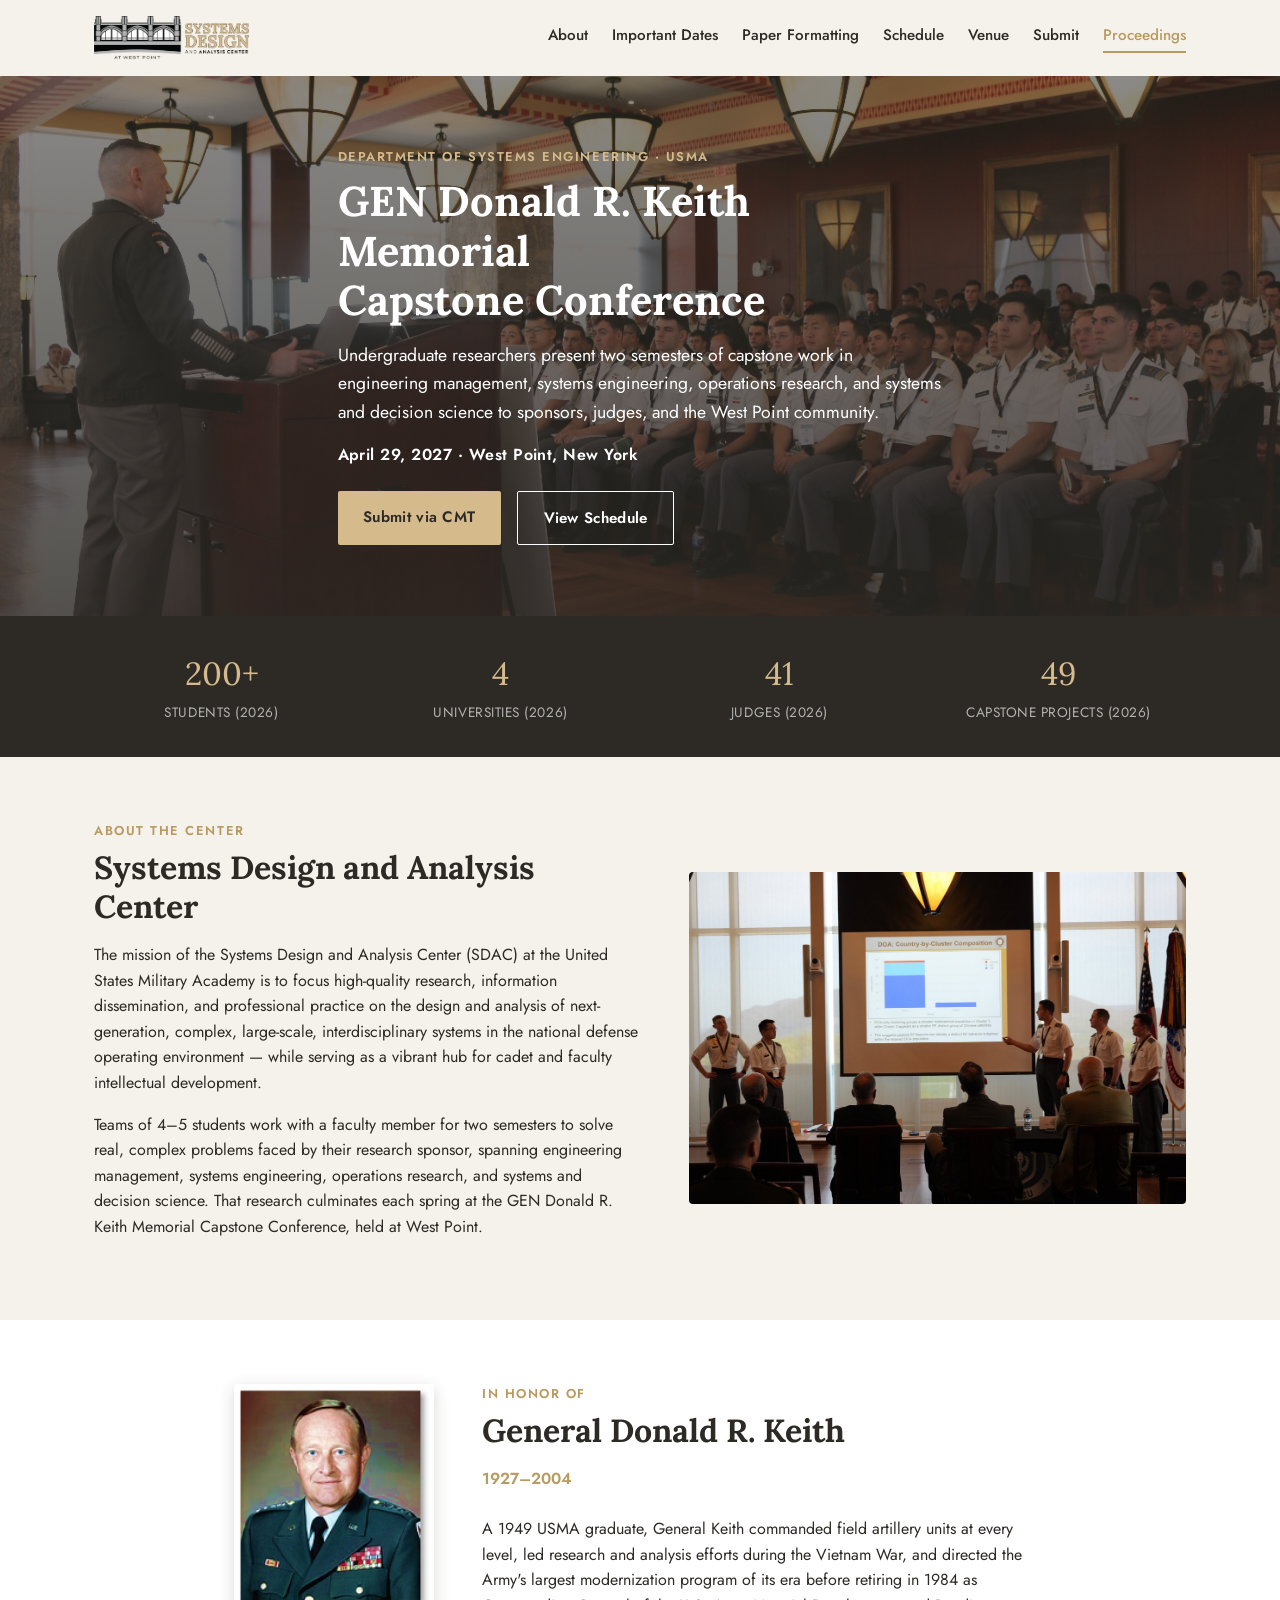
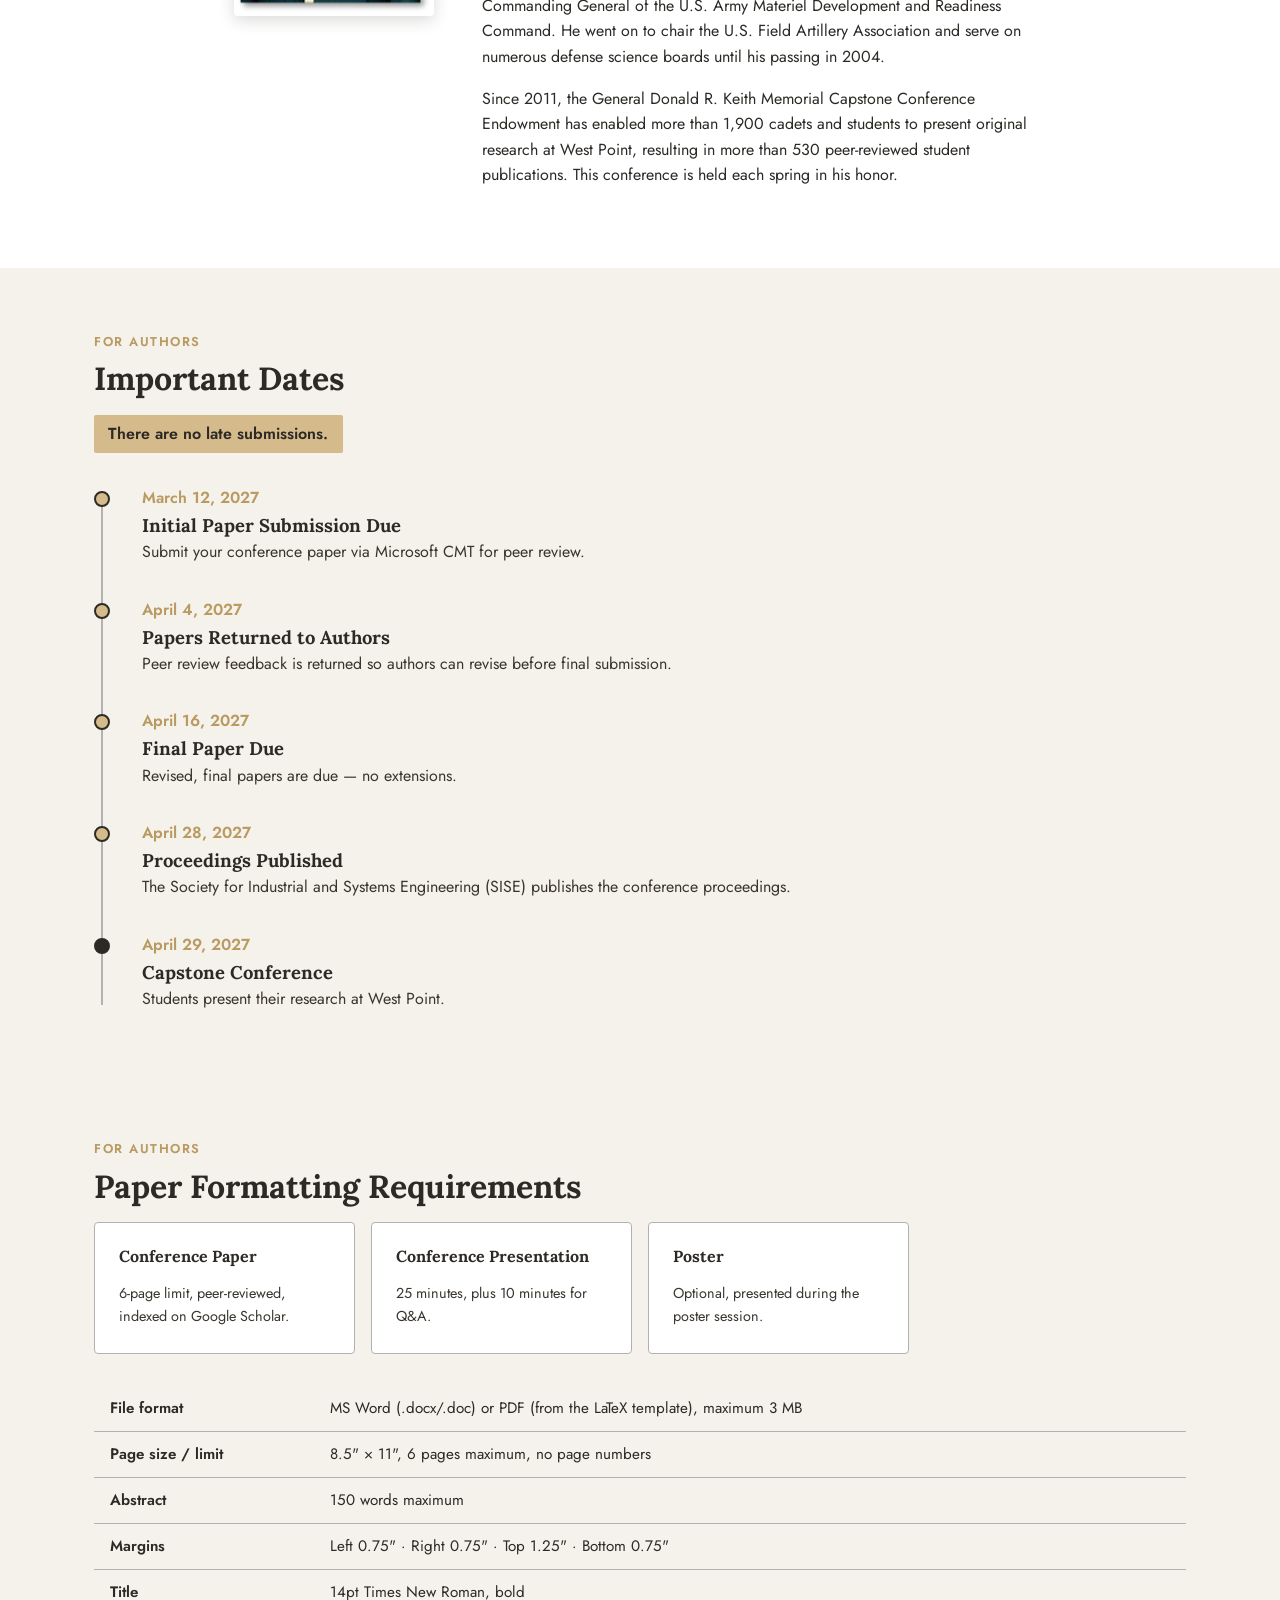
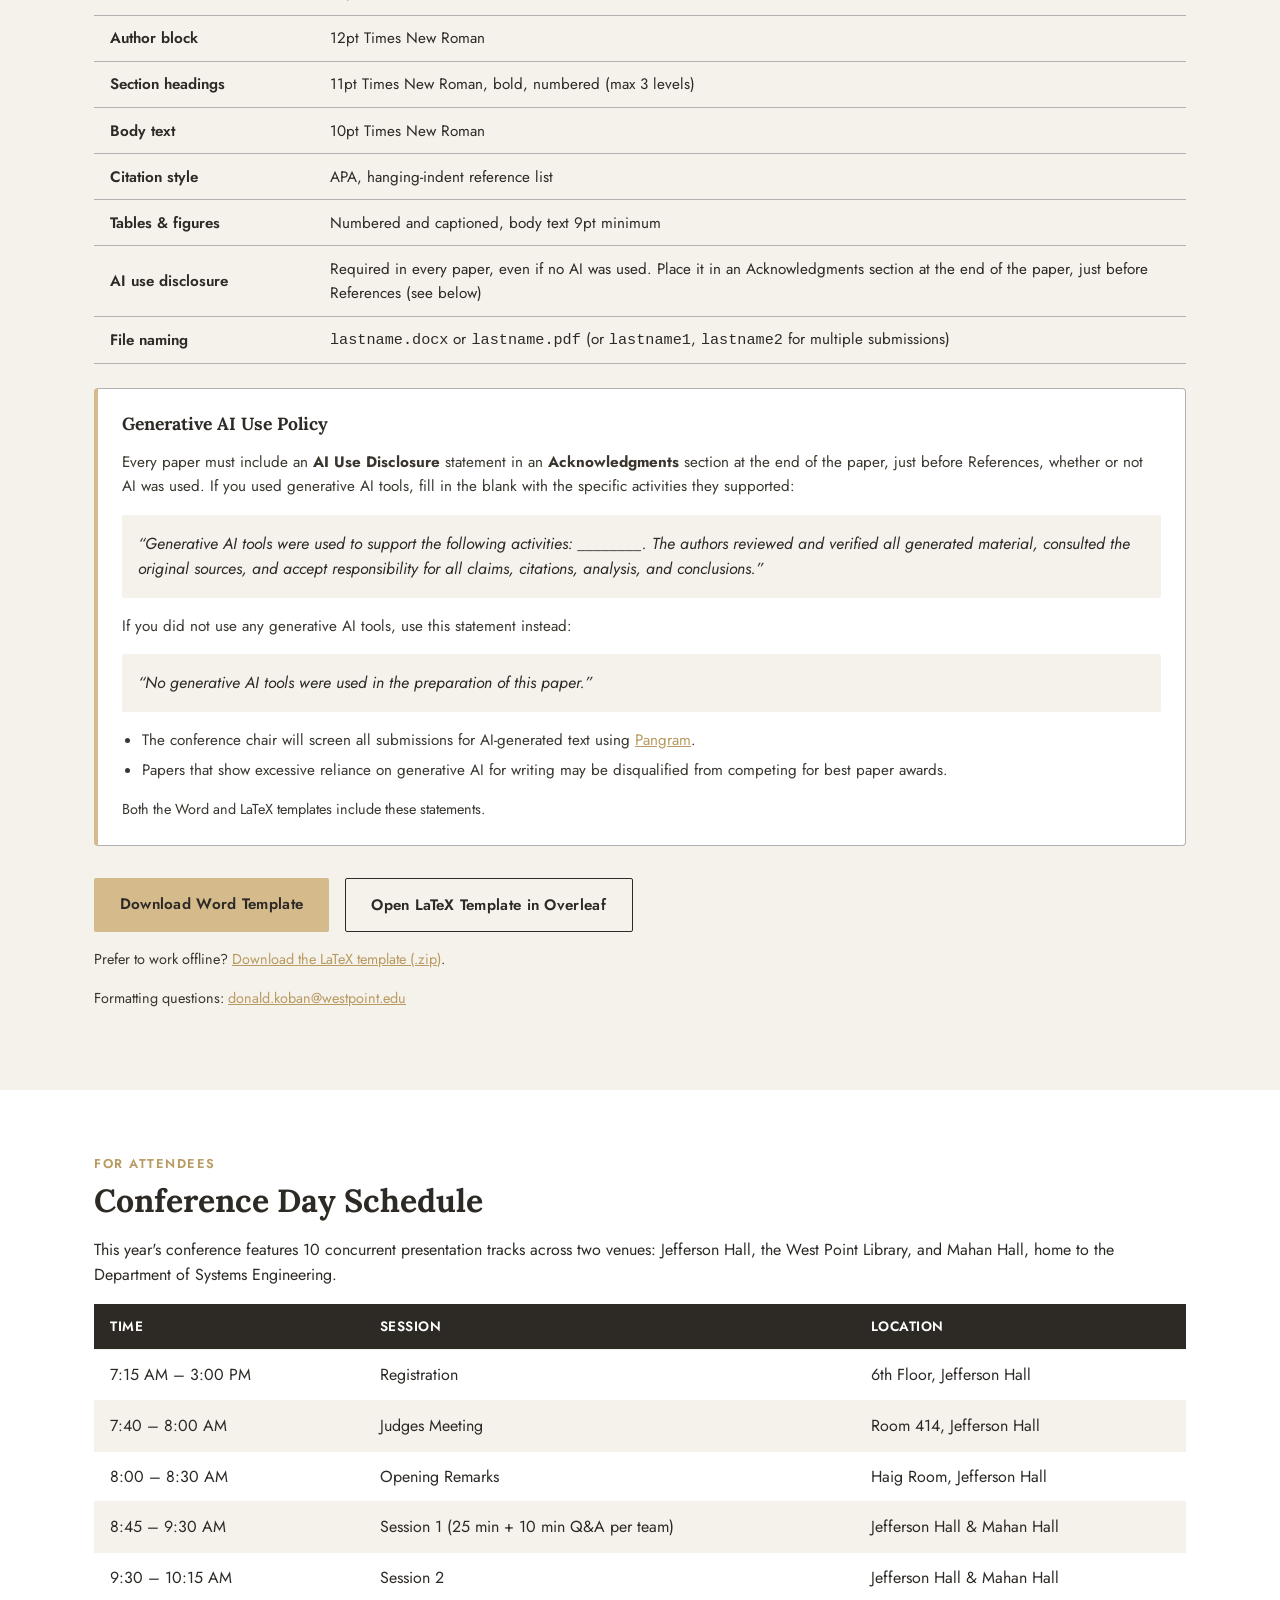
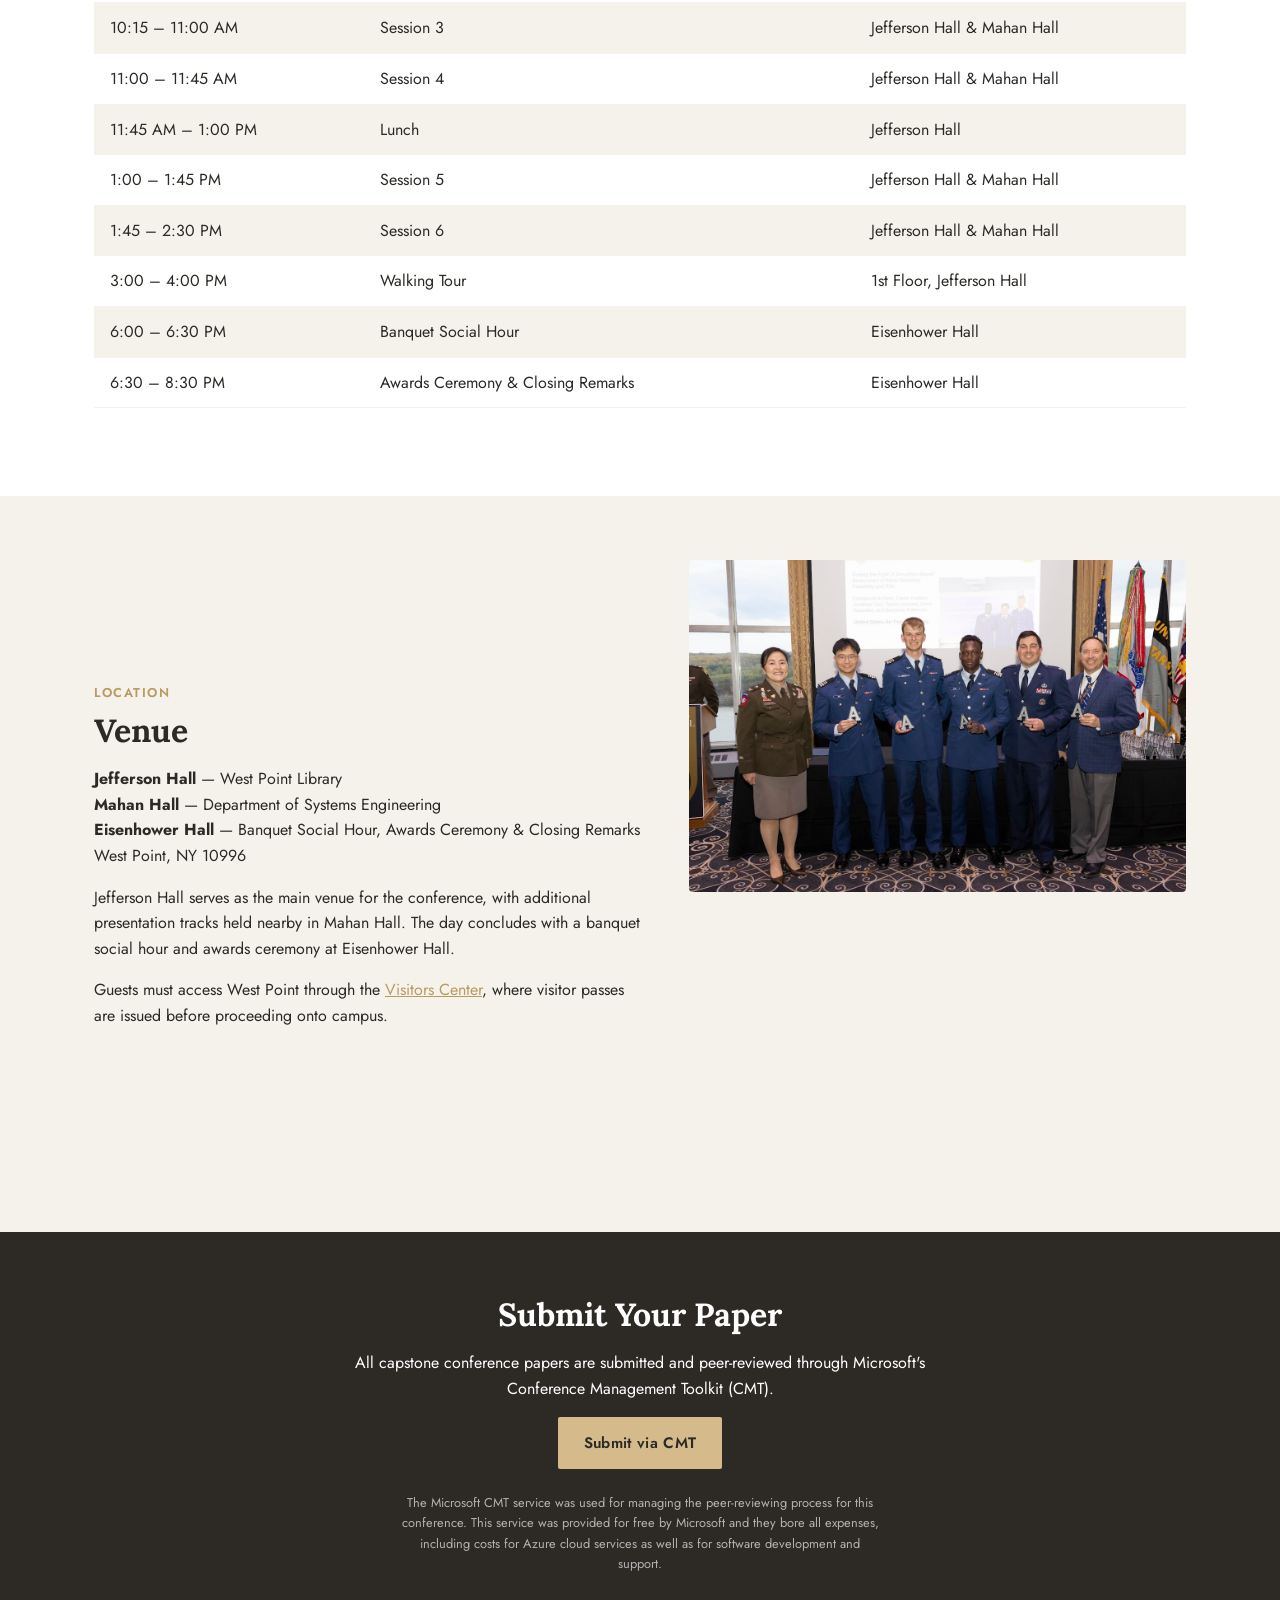
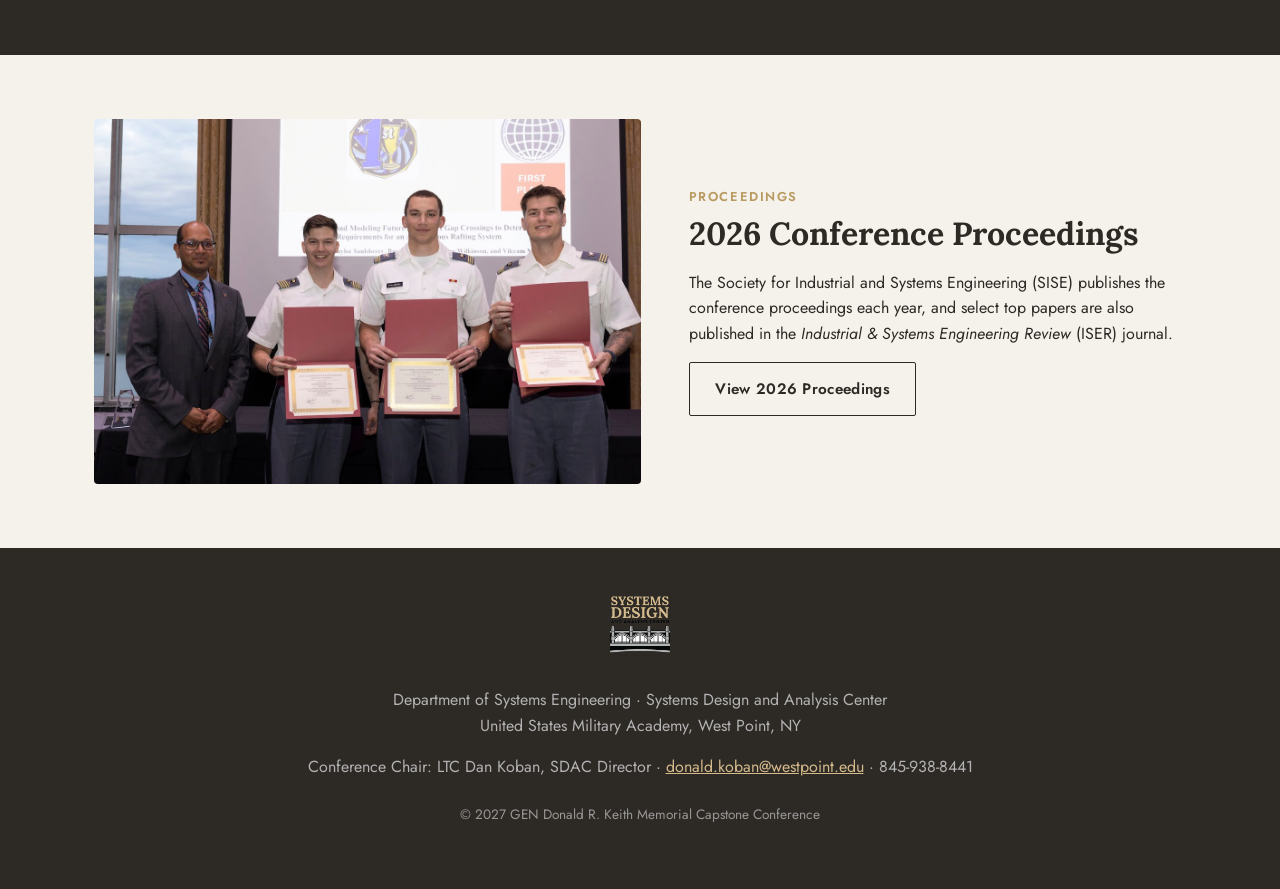
==== commit 5d674867: "Move AI use disclosure to an Acknowledgments section at the end Match the 2026 proceedings layout: t" ====
--- a/index.html
+++ b/index.html
@@ -168,7 +168,7 @@
             <tr><th>Body text</th><td>10pt Times New Roman</td></tr>
             <tr><th>Citation style</th><td>APA, hanging-indent reference list</td></tr>
             <tr><th>Tables &amp; figures</th><td>Numbered and captioned, body text 9pt minimum</td></tr>
-            <tr><th>AI use disclosure</th><td>Required in every paper, even if no AI was used. Place it directly after the Author Note (see below)</td></tr>
+            <tr><th>AI use disclosure</th><td>Required in every paper, even if no AI was used. Place it in an Acknowledgments section at the end of the paper, just before References (see below)</td></tr>
             <tr><th>File naming</th><td><code>lastname.docx</code> or <code>lastname.pdf</code> (or <code>lastname1</code>, <code>lastname2</code> for multiple submissions)</td></tr>
           </tbody>
         </table>
@@ -176,7 +176,7 @@
 
       <div class="ai-policy">
         <h3>Generative AI Use Policy</h3>
-        <p>Every paper must include an <strong>AI Use Disclosure</strong> statement, placed directly after the Author Note, whether or not AI was used. If you used generative AI tools, fill in the blank with the specific activities they supported:</p>
+        <p>Every paper must include an <strong>AI Use Disclosure</strong> statement in an <strong>Acknowledgments</strong> section at the end of the paper, just before References, whether or not AI was used. If you used generative AI tools, fill in the blank with the specific activities they supported:</p>
         <blockquote class="ai-statement">&ldquo;Generative AI tools were used to support the following activities: ________. The authors reviewed and verified all generated material, consulted the original sources, and accept responsibility for all claims, citations, analysis, and conclusions.&rdquo;</blockquote>
         <p>If you did not use any generative AI tools, use this statement instead:</p>
         <blockquote class="ai-statement">&ldquo;No generative AI tools were used in the preparation of this paper.&rdquo;</blockquote>
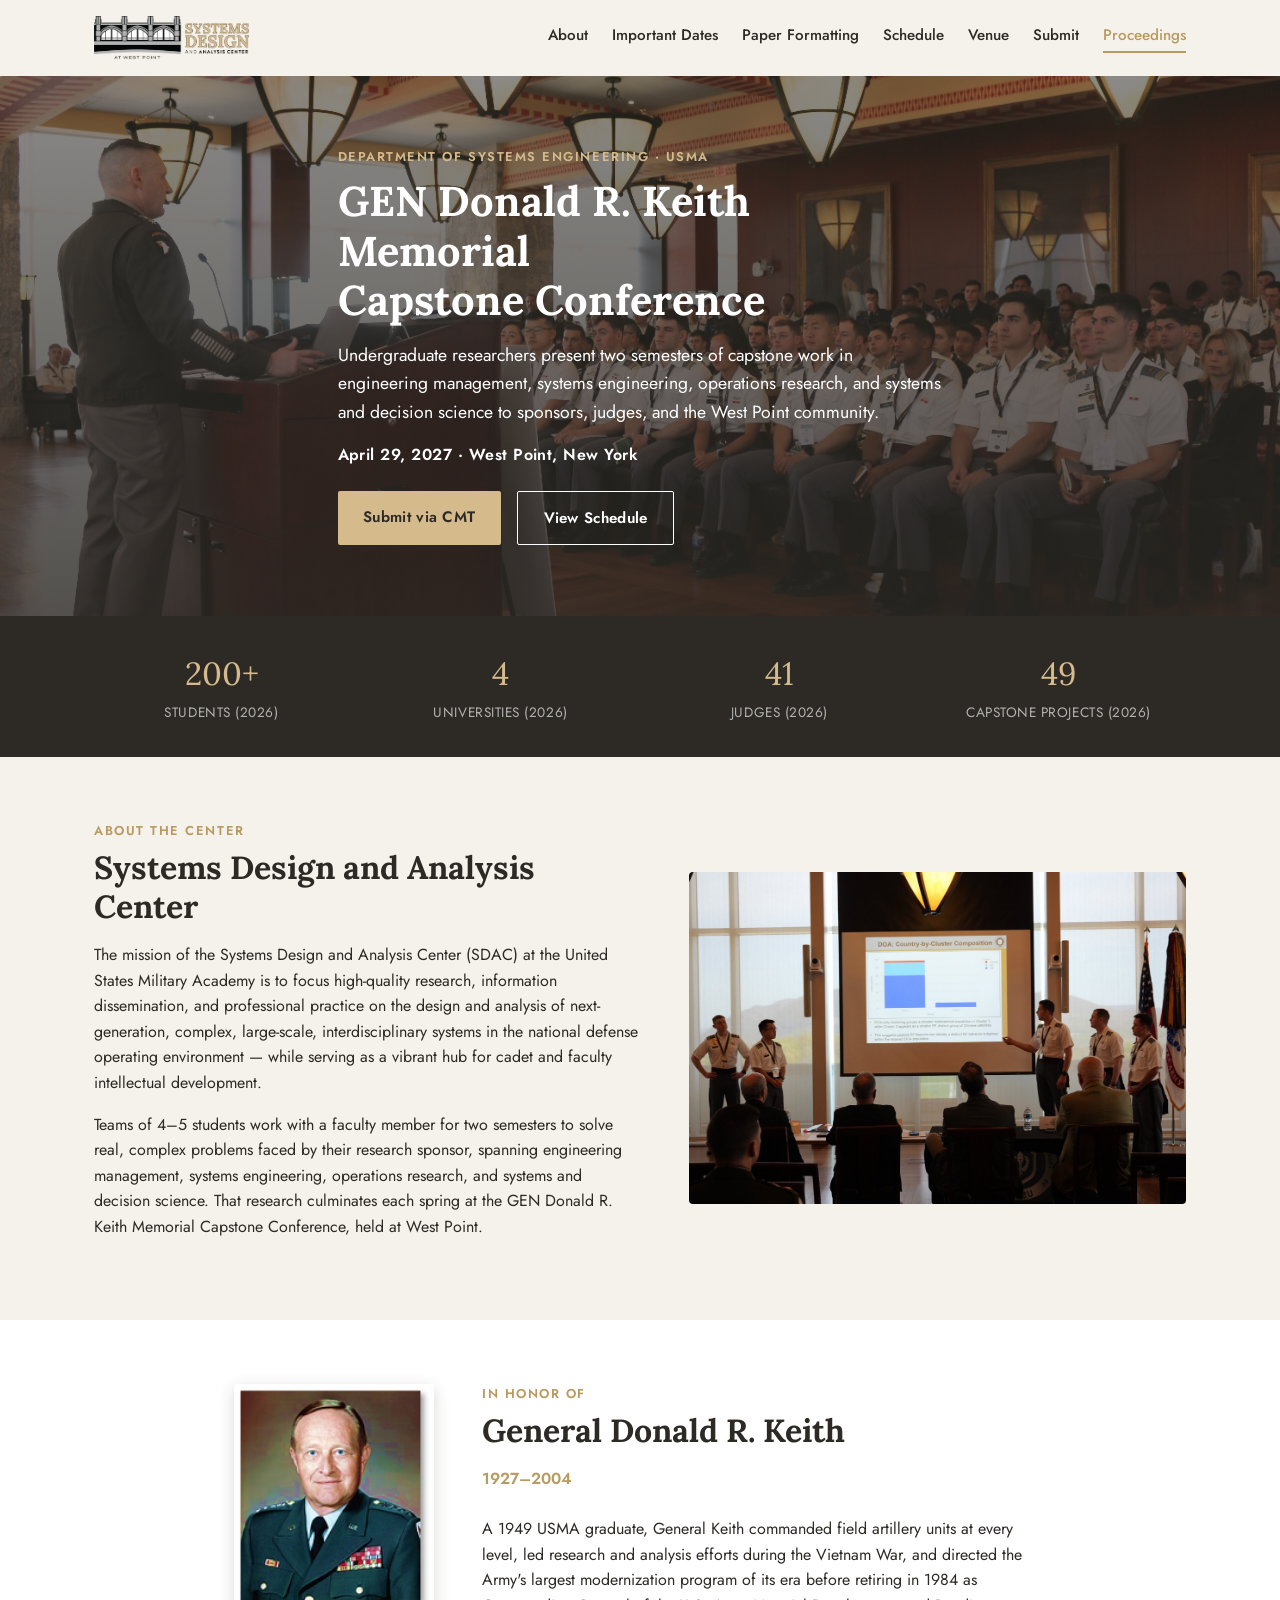
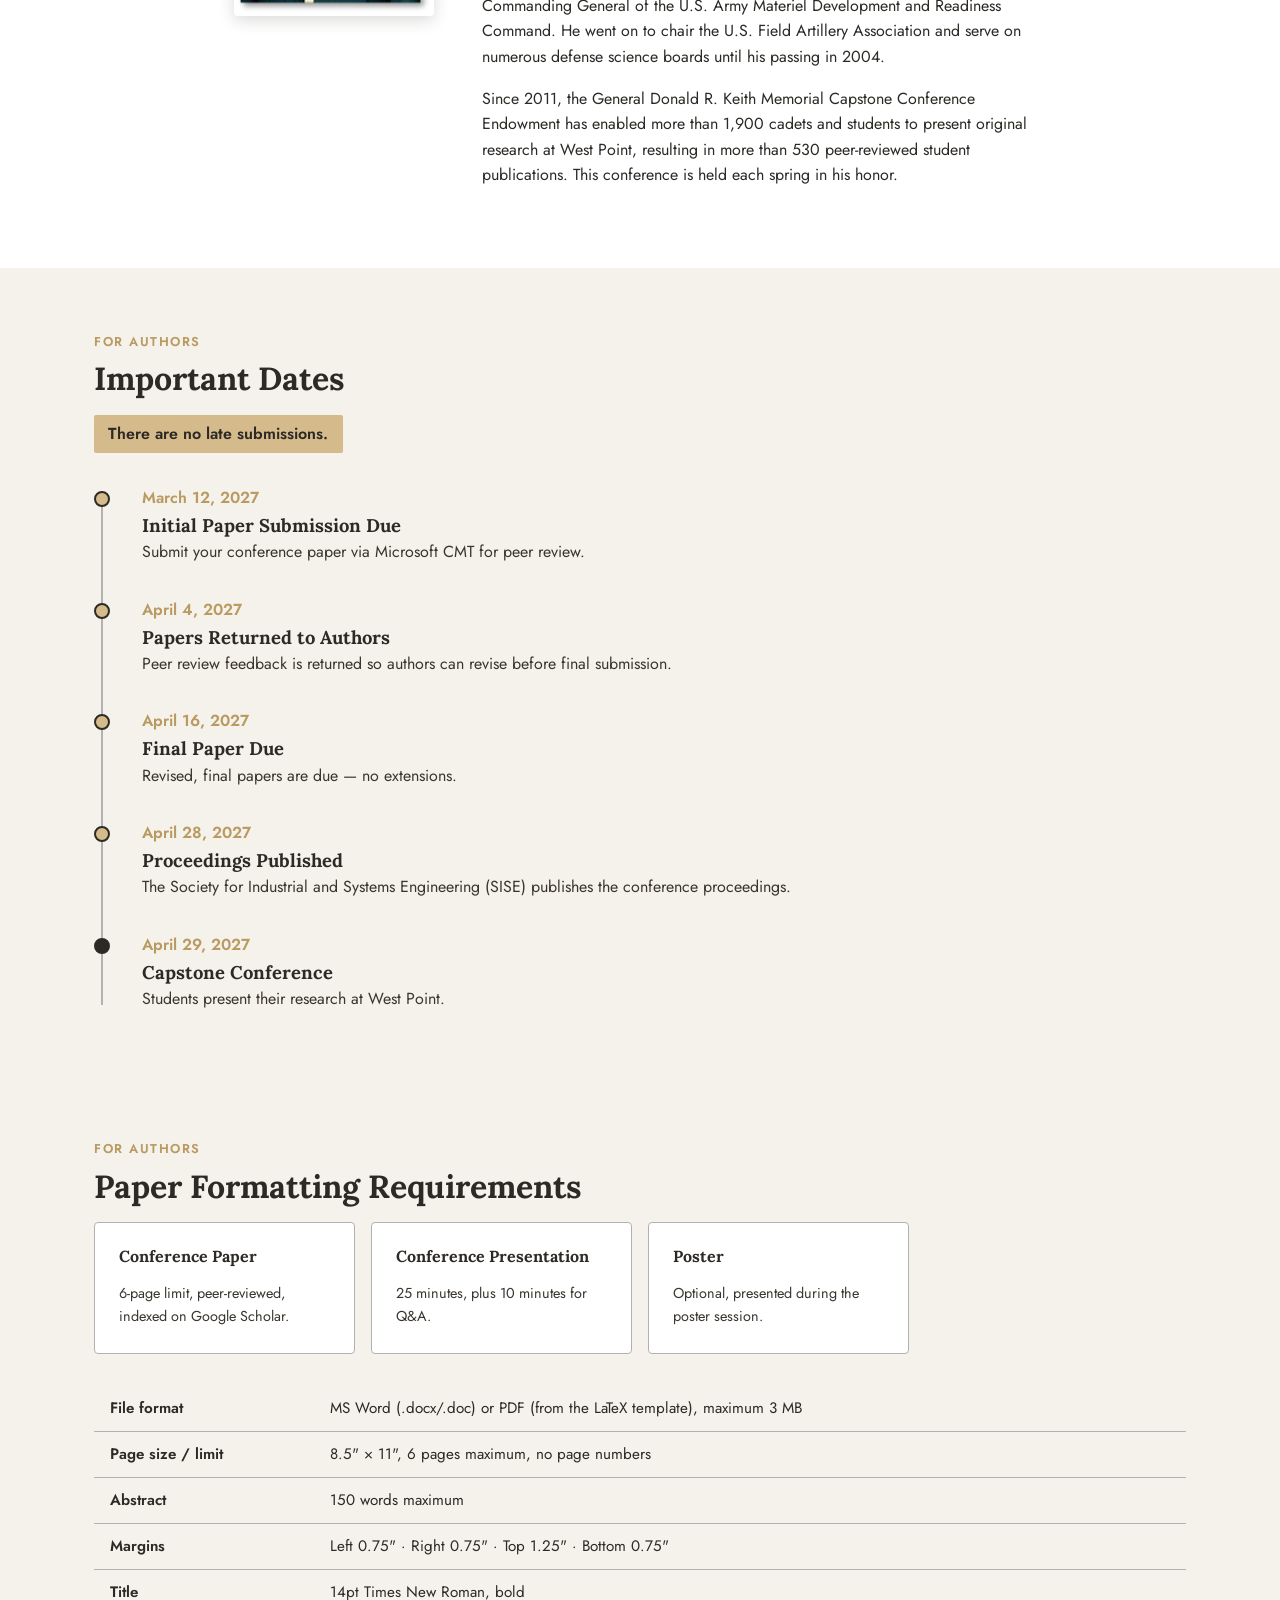
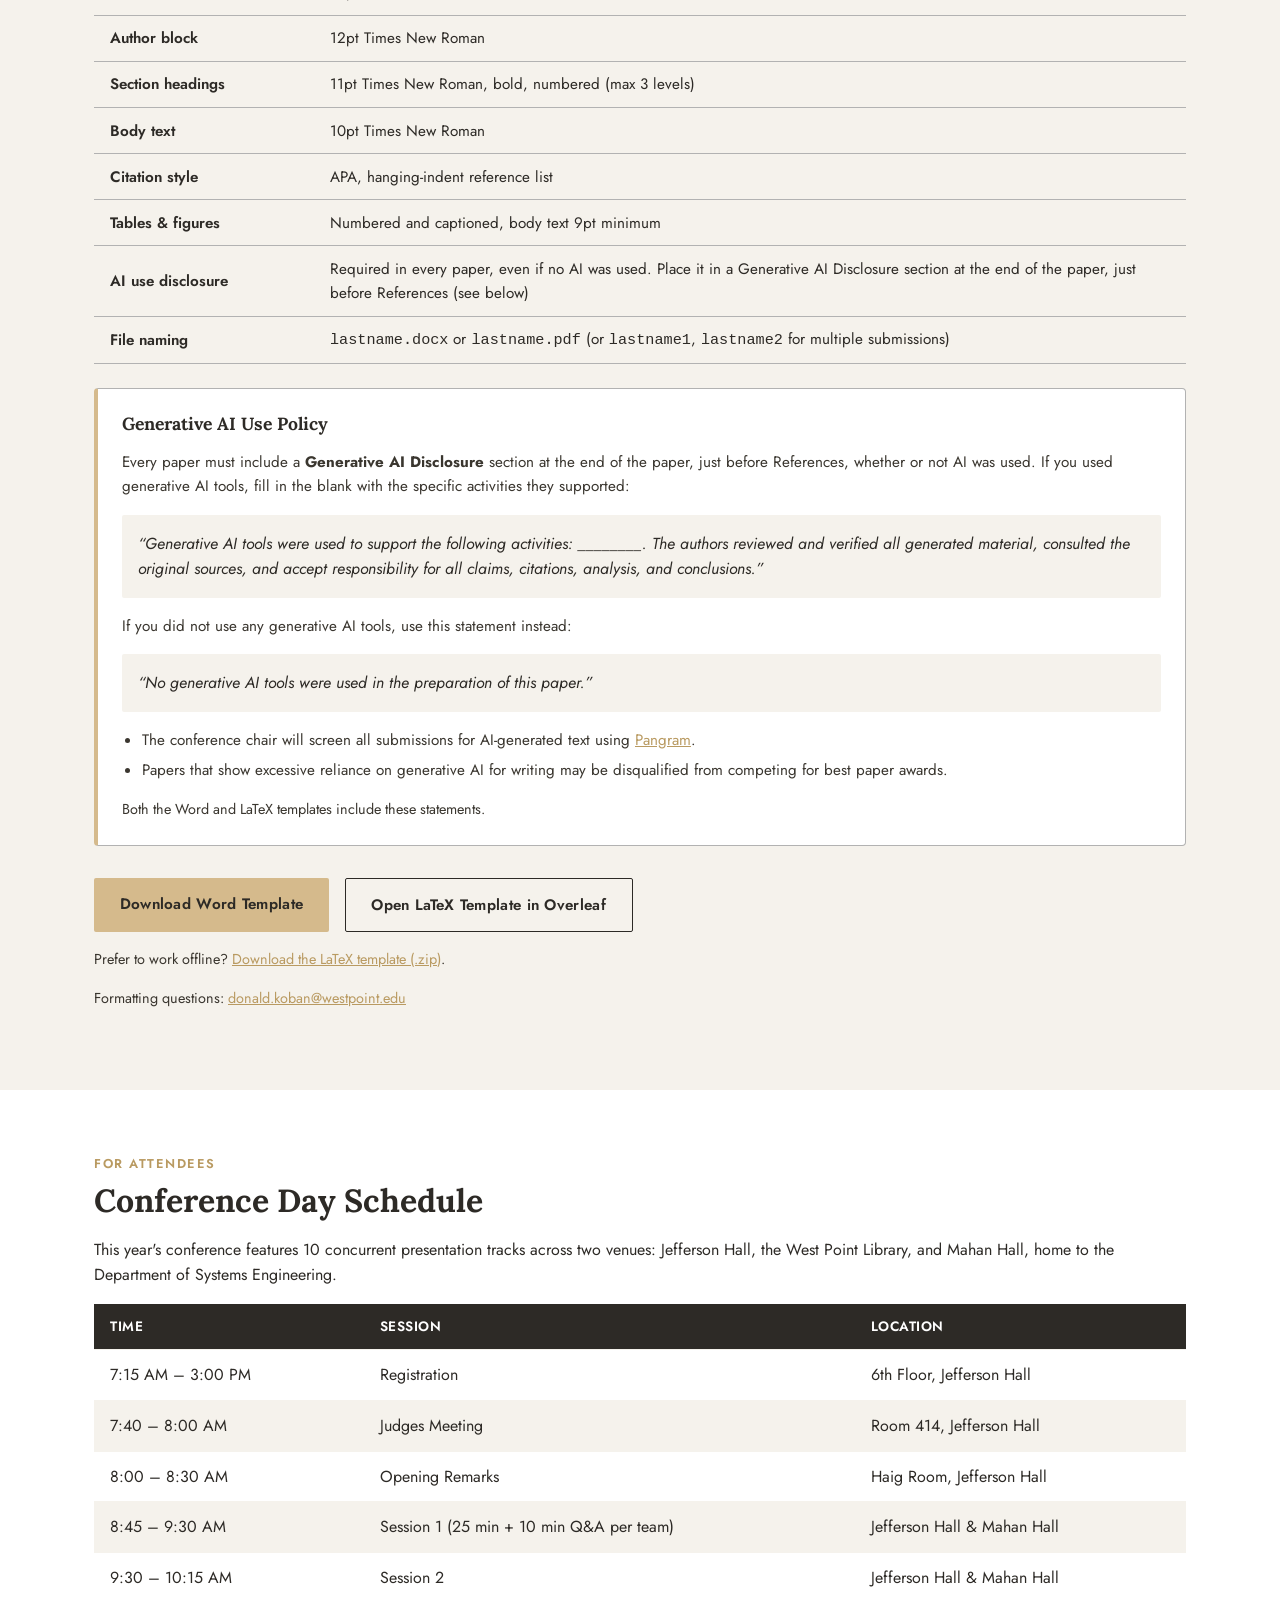
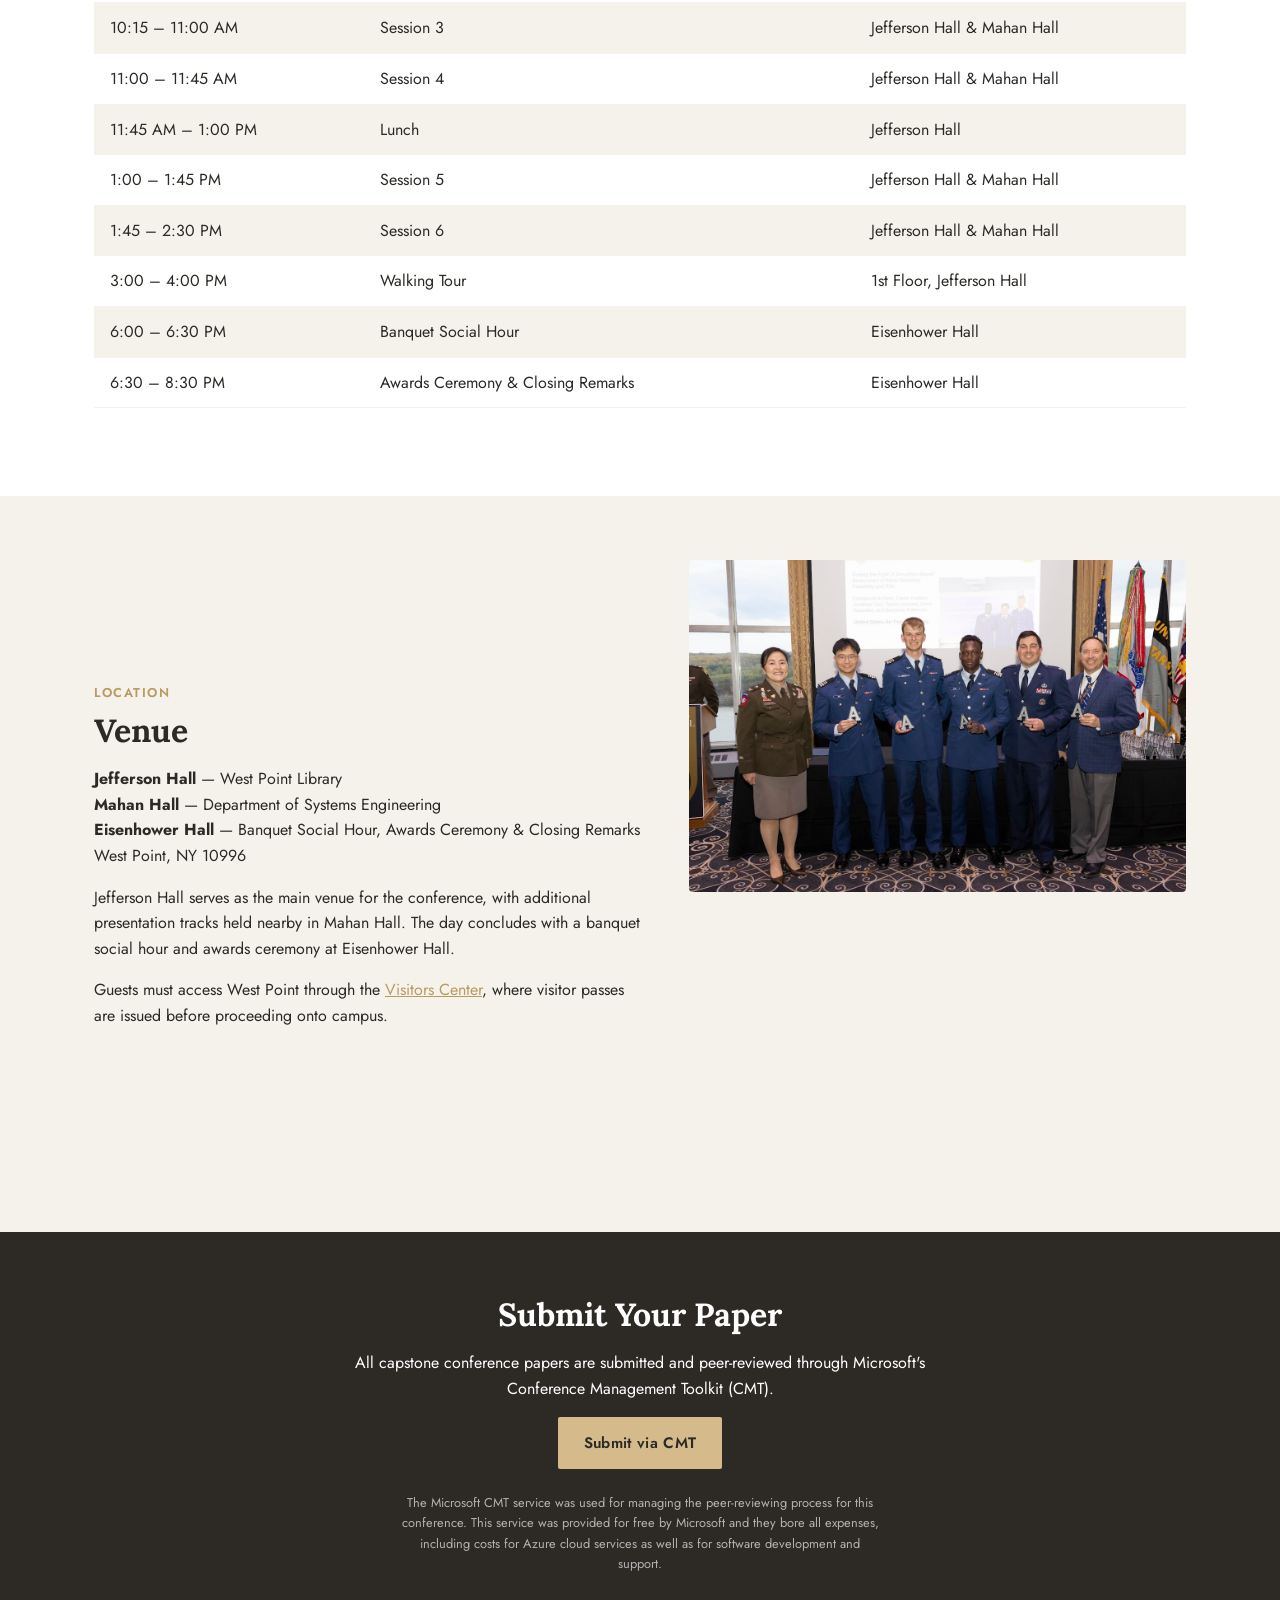
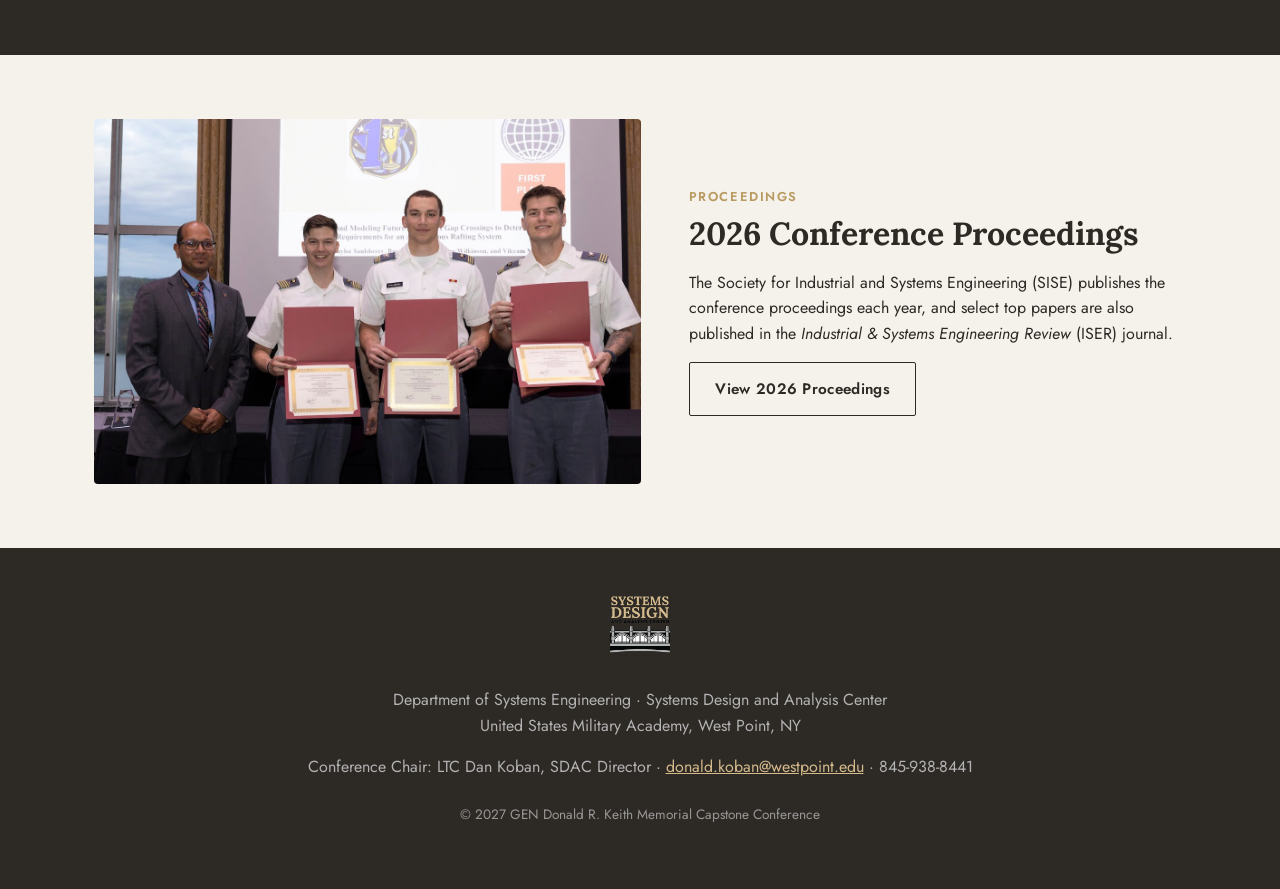
==== commit c4b0bccc: "Give the AI disclosure its own Generative AI Disclosure section A dedicated, required section is har" ====
--- a/index.html
+++ b/index.html
@@ -168,7 +168,7 @@
             <tr><th>Body text</th><td>10pt Times New Roman</td></tr>
             <tr><th>Citation style</th><td>APA, hanging-indent reference list</td></tr>
             <tr><th>Tables &amp; figures</th><td>Numbered and captioned, body text 9pt minimum</td></tr>
-            <tr><th>AI use disclosure</th><td>Required in every paper, even if no AI was used. Place it in an Acknowledgments section at the end of the paper, just before References (see below)</td></tr>
+            <tr><th>AI use disclosure</th><td>Required in every paper, even if no AI was used. Place it in a Generative AI Disclosure section at the end of the paper, just before References (see below)</td></tr>
             <tr><th>File naming</th><td><code>lastname.docx</code> or <code>lastname.pdf</code> (or <code>lastname1</code>, <code>lastname2</code> for multiple submissions)</td></tr>
           </tbody>
         </table>
@@ -176,7 +176,7 @@
 
       <div class="ai-policy">
         <h3>Generative AI Use Policy</h3>
-        <p>Every paper must include an <strong>AI Use Disclosure</strong> statement in an <strong>Acknowledgments</strong> section at the end of the paper, just before References, whether or not AI was used. If you used generative AI tools, fill in the blank with the specific activities they supported:</p>
+        <p>Every paper must include a <strong>Generative AI Disclosure</strong> section at the end of the paper, just before References, whether or not AI was used. If you used generative AI tools, fill in the blank with the specific activities they supported:</p>
         <blockquote class="ai-statement">&ldquo;Generative AI tools were used to support the following activities: ________. The authors reviewed and verified all generated material, consulted the original sources, and accept responsibility for all claims, citations, analysis, and conclusions.&rdquo;</blockquote>
         <p>If you did not use any generative AI tools, use this statement instead:</p>
         <blockquote class="ai-statement">&ldquo;No generative AI tools were used in the preparation of this paper.&rdquo;</blockquote>
